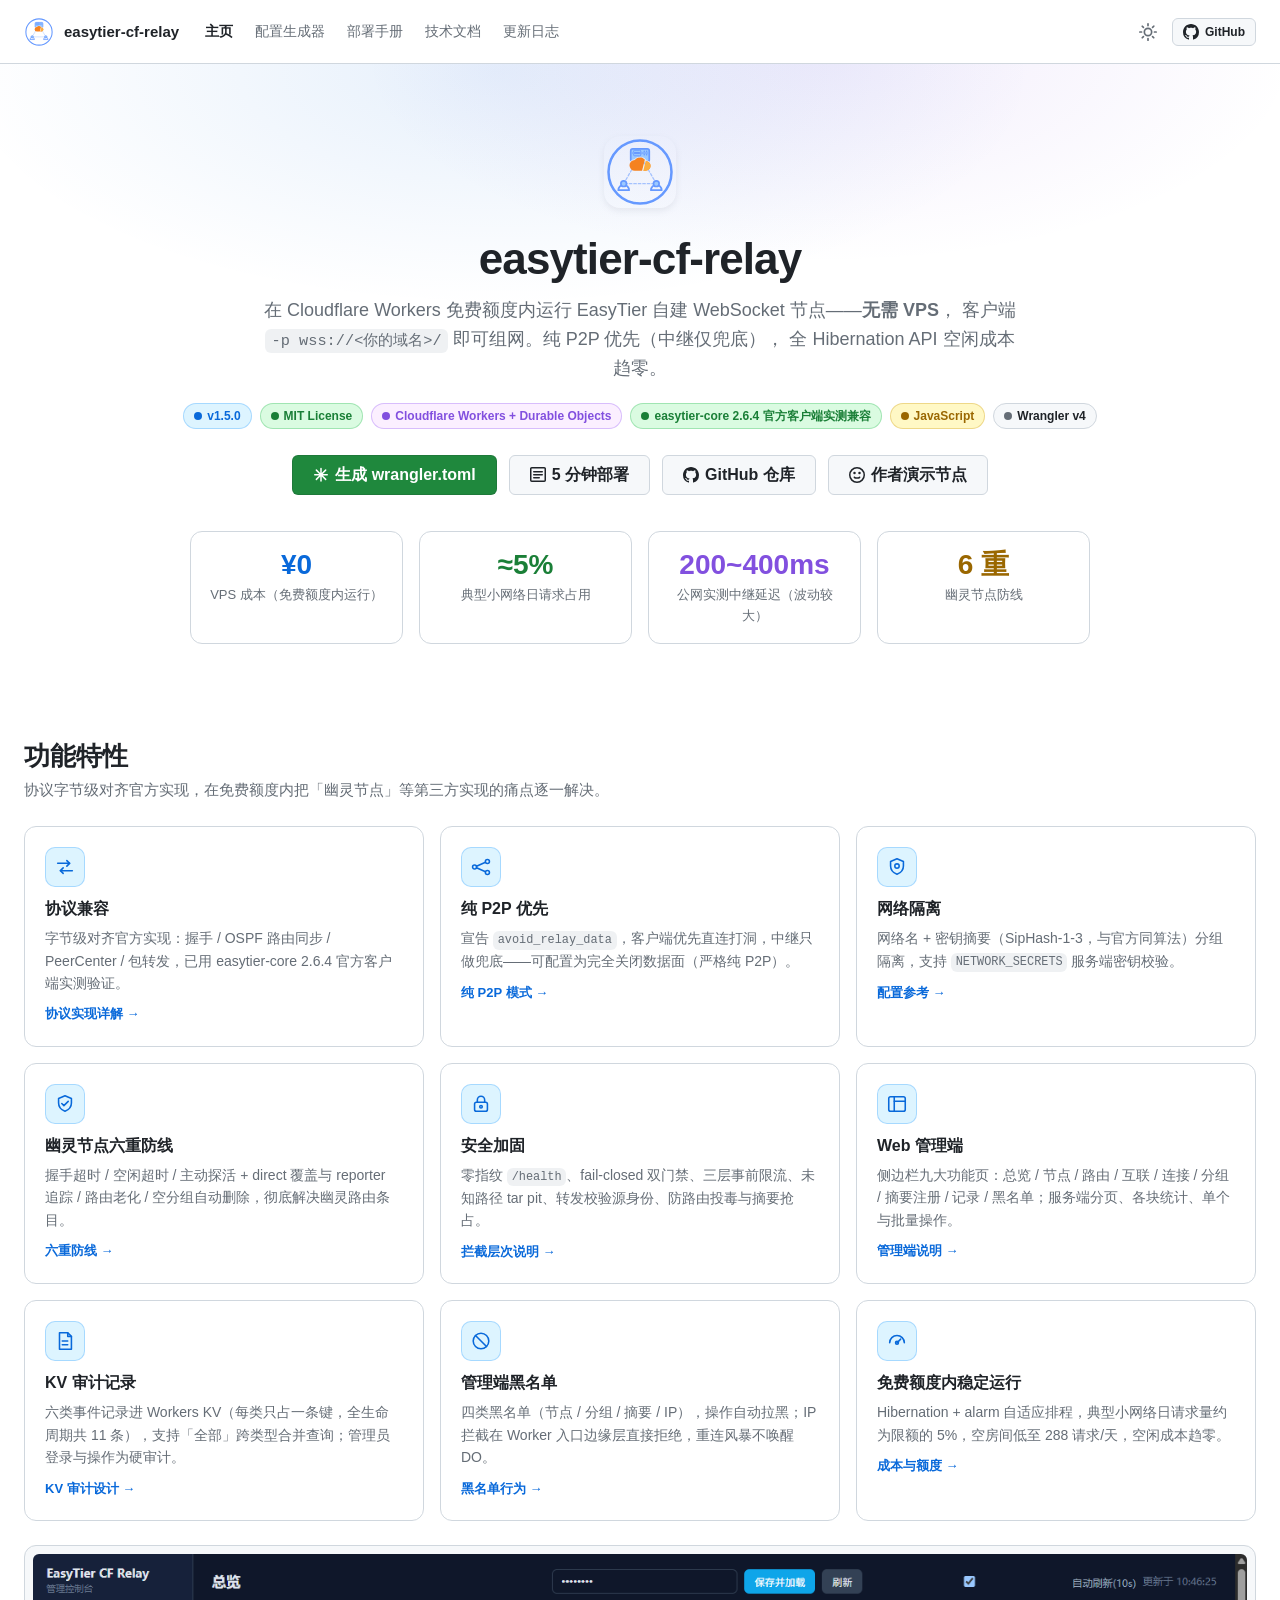
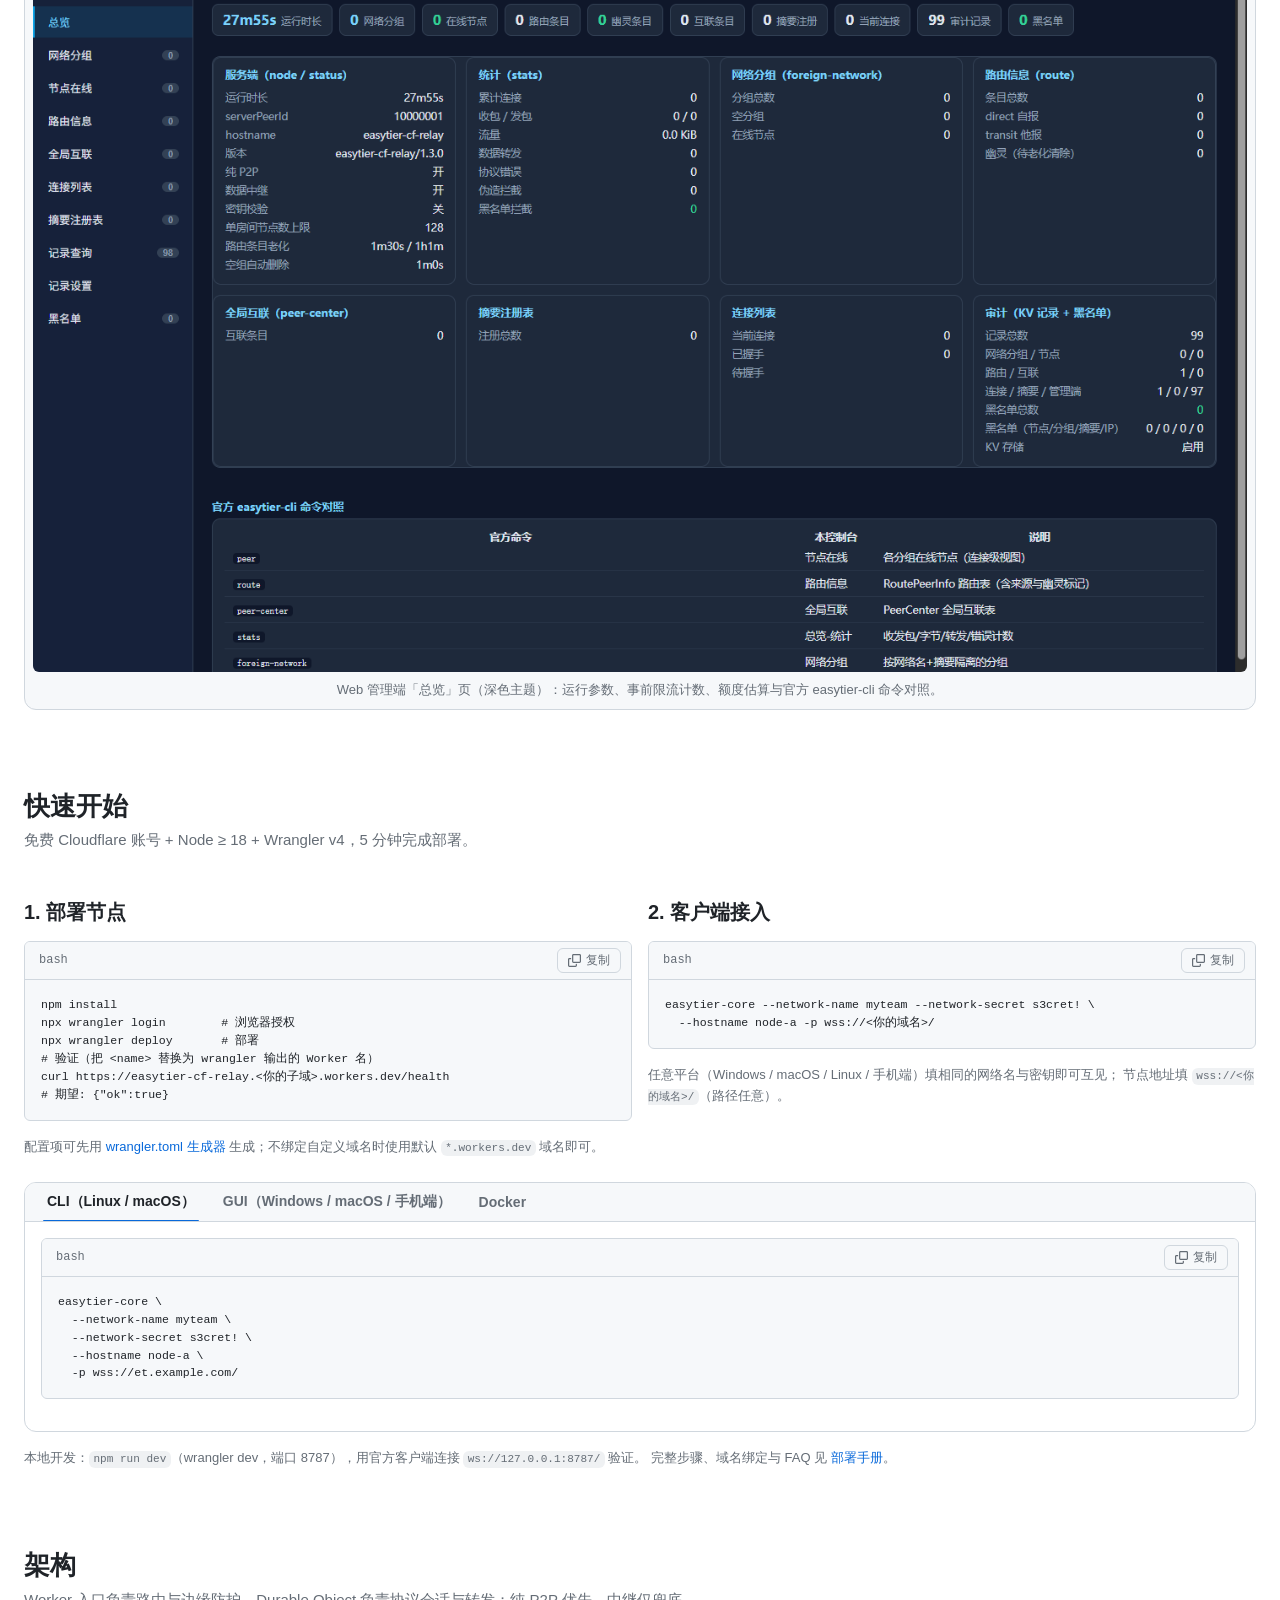
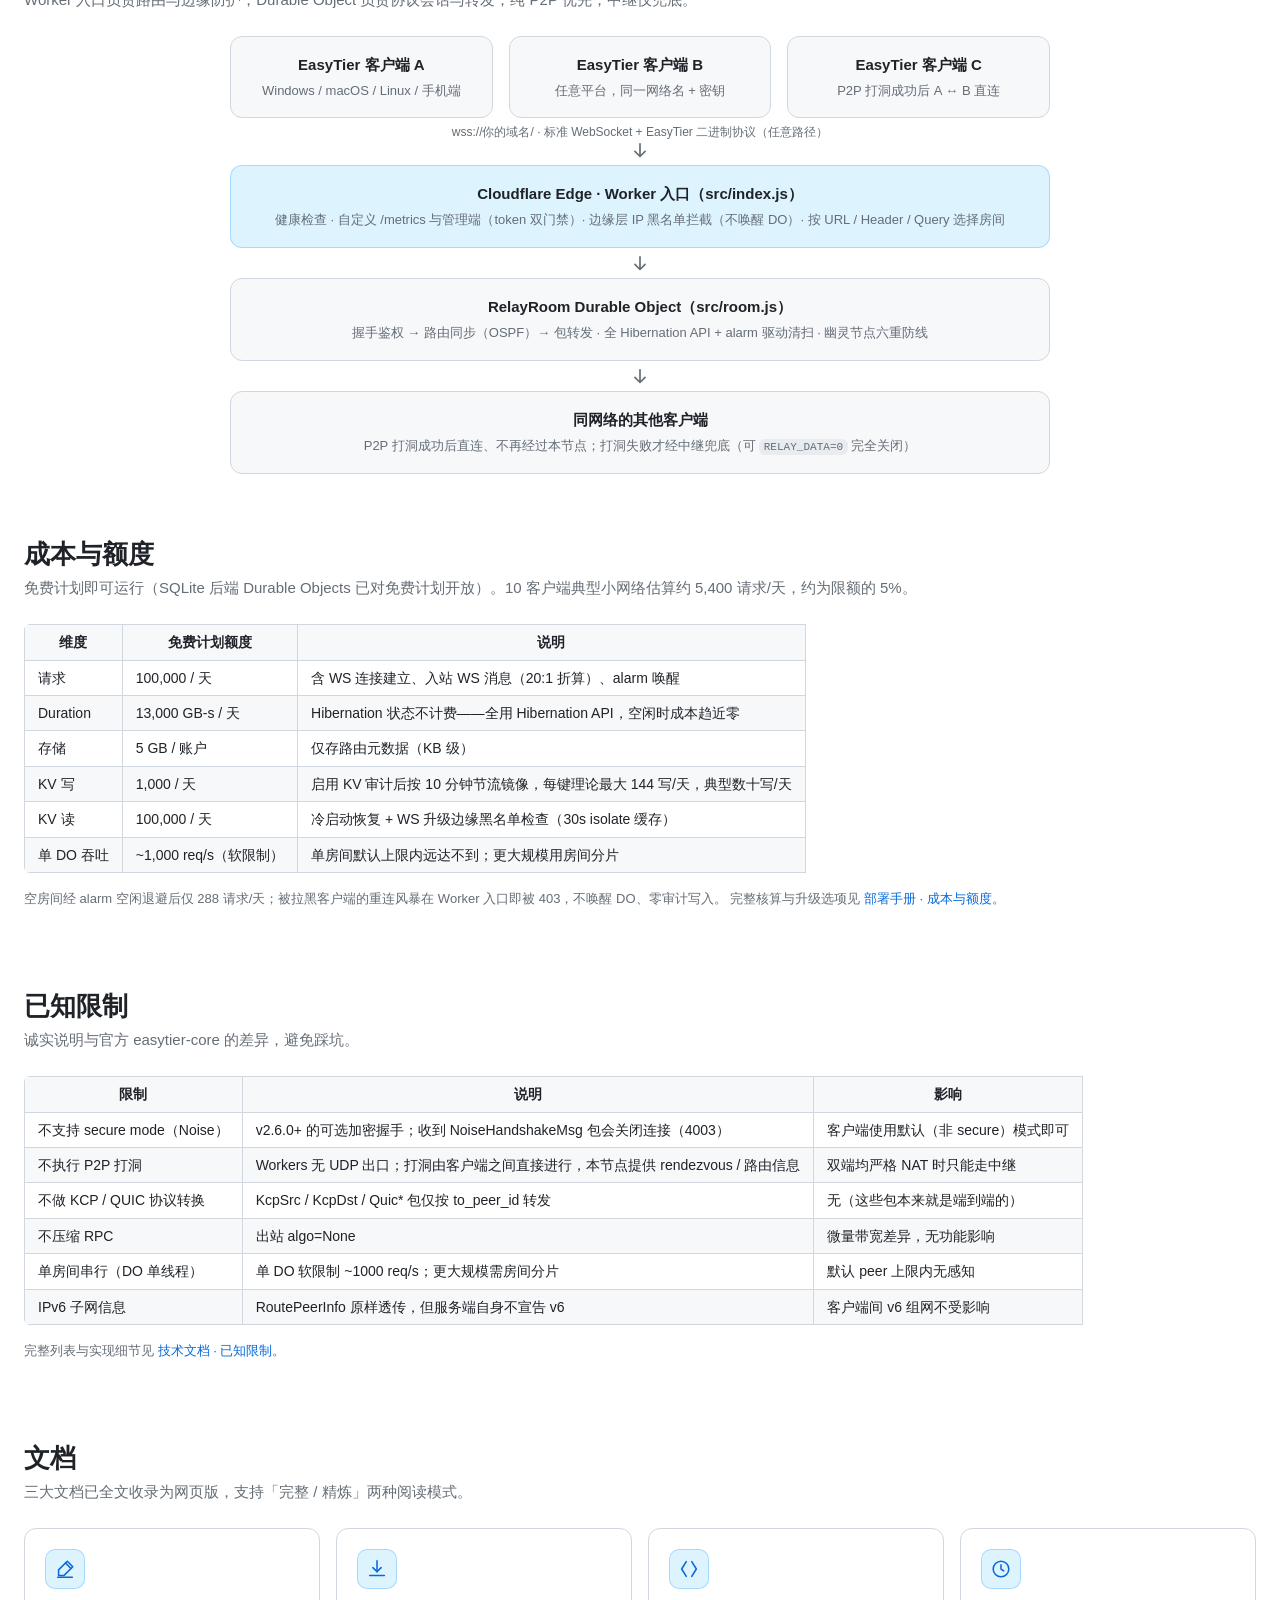
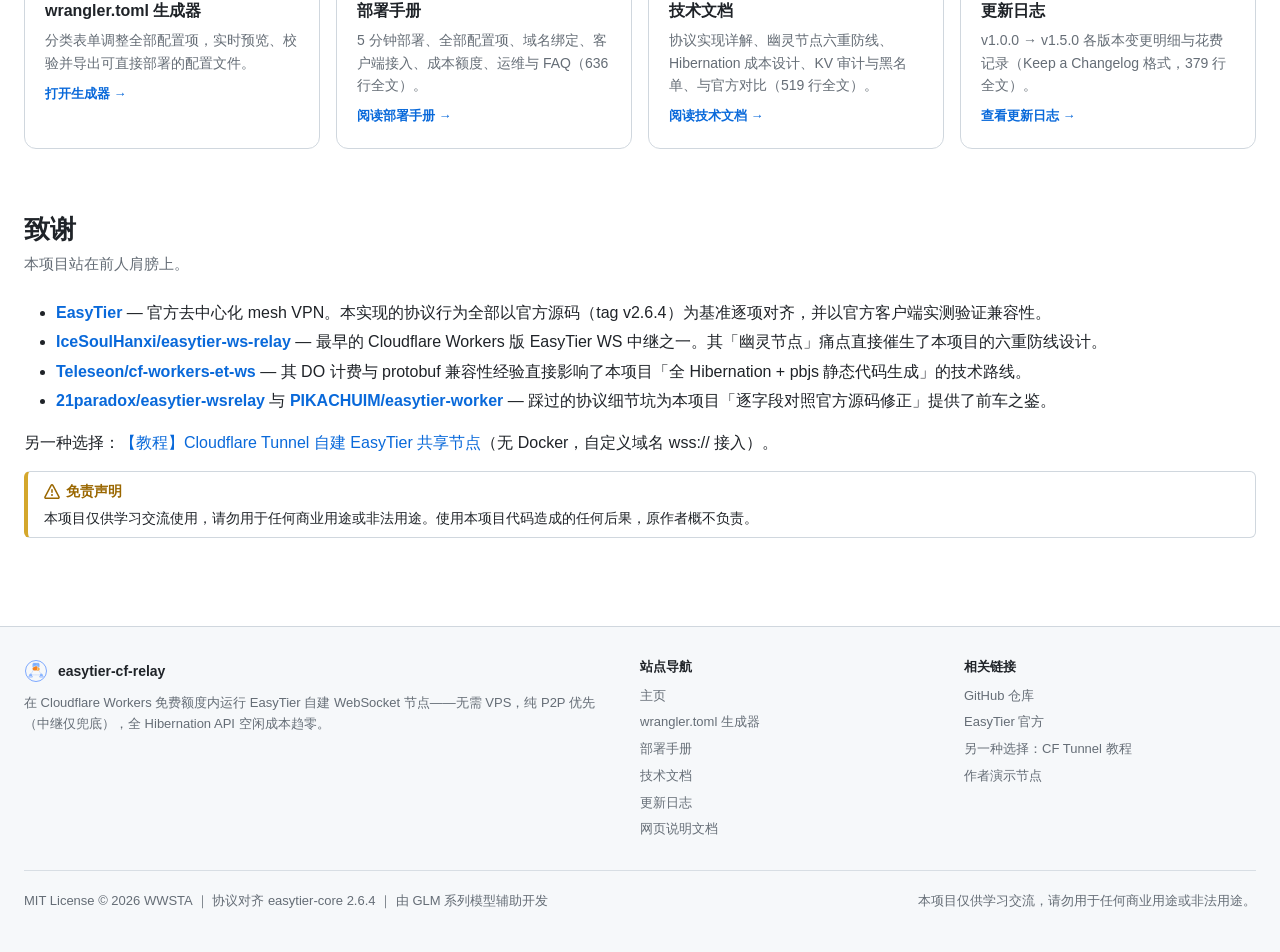
==== index.html @ b80a3a97 "Add files via upload" ====
<!DOCTYPE html>
<html lang="zh-CN">
<head>
<meta charset="UTF-8">
<meta name="viewport" content="width=device-width, initial-scale=1">
<title>easytier-cf-relay — 在 Cloudflare Workers 免费额度内运行 EasyTier 自建节点</title>
<meta name="description" content="无需 VPS，客户端 -p wss://<你的域名>/ 即可组网。协议字节级对齐官方 easytier-core 2.6.4，纯 P2P 优先（中继仅兜底），全 Hibernation API 空闲成本趋零，附 Web 管理端、KV 审计与 wrangler.toml 配置生成器。">
<meta name="keywords" content="EasyTier, Cloudflare Workers, Durable Objects, WebSocket 中继, 组网, P2P, wrangler.toml">
<link rel="icon" href="favicon.ico">
<link rel="icon" type="image/svg+xml" href="assets/logo.svg">
<script src="js/theme.js"></script>
<link rel="stylesheet" href="css/variables.css">
<link rel="stylesheet" href="css/base.css">
<link rel="stylesheet" href="css/components.css">
<link rel="stylesheet" href="css/layout.css">
</head>
<body>

<header class="site-header">
  <div class="header-inner">
    <a class="brand" href="index.html">
      <img src="assets/logo.svg" alt="EasyTier CF Relay 图标" width="30" height="30">
      <span>easytier-cf-relay</span>
    </a>
    <nav class="site-nav" aria-label="站点导航">
      <a href="index.html" class="active" aria-current="page">主页</a>
      <a href="generator.html">配置生成器</a>
      <a href="deploy.html">部署手册</a>
      <a href="technical.html">技术文档</a>
      <a href="changelog.html">更新日志</a>
    </nav>
    <div class="header-actions">
      <button class="icon-btn theme-toggle" type="button" data-theme-toggle aria-label="切换主题" title="切换主题">
        <svg class="icon-sun" viewBox="0 0 16 16" width="18" height="18" fill="currentColor" aria-hidden="true"><path d="M8 12a4 4 0 1 1 0-8 4 4 0 0 1 0 8Zm0-1.5a2.5 2.5 0 1 0 0-5 2.5 2.5 0 0 0 0 5ZM8 0a.75.75 0 0 1 .75.75v1.5a.75.75 0 0 1-1.5 0V.75A.75.75 0 0 1 8 0Zm0 13a.75.75 0 0 1 .75.75v1.5a.75.75 0 0 1-1.5 0v-1.5A.75.75 0 0 1 8 13ZM0 8a.75.75 0 0 1 .75-.75h1.5a.75.75 0 0 1 0 1.5H.75A.75.75 0 0 1 0 8Zm13 0a.75.75 0 0 1 .75-.75h1.5a.75.75 0 0 1 0 1.5h-1.5A.75.75 0 0 1 13 8Z"/><path d="M2.343 2.343a.75.75 0 0 1 1.06 0l1.061 1.06a.75.75 0 0 1-1.06 1.061l-1.06-1.06a.75.75 0 0 1 0-1.06Zm9.193 9.193a.75.75 0 0 1 1.06 0l1.061 1.06a.75.75 0 0 1-1.06 1.06l-1.061-1.06a.75.75 0 0 1 0-1.06ZM2.343 13.657a.75.75 0 0 1 0-1.06l1.06-1.061a.75.75 0 0 1 1.061 1.06l-1.06 1.061a.75.75 0 0 1-1.06 0Zm9.193-9.193a.75.75 0 0 1 0-1.06l1.06-1.061a.75.75 0 1 1 1.06 1.06l-1.06 1.061a.75.75 0 0 1-1.06 0Z"/></svg>
        <svg class="icon-moon" viewBox="0 0 16 16" width="18" height="18" fill="currentColor" aria-hidden="true"><path d="M12.63 2.75A7 7 0 1 0 12.63 13.25 5.5 5.5 0 1 1 12.63 2.75Z"/></svg>
      </button>
      <a class="btn btn-sm github-btn" href="https://github.com/WWSTA/easytier-cf-relay" target="_blank" rel="noopener noreferrer">
        <svg viewBox="0 0 16 16" width="16" height="16" fill="currentColor" aria-hidden="true"><path d="M8 0c4.42 0 8 3.58 8 8a8.013 8.013 0 0 1-5.45 7.59c-.4.08-.55-.17-.55-.38 0-.27.01-1.13.01-2.2 0-.75-.25-1.23-.54-1.48 1.78-.2 3.65-.88 3.65-3.95 0-.88-.31-1.59-.82-2.15.08-.2.36-1.02-.08-2.12 0 0-.67-.22-2.2.82-.64-.18-1.32-.27-2-.27-.68 0-1.36.09-2 .27-1.53-1.03-2.2-.82-2.2-.82-.44 1.1-.16 1.92-.08 2.12-.51.56-.82 1.28-.82 2.15 0 3.06 1.86 3.75 3.64 3.95-.23.2-.44.55-.51 1.07-.46.21-1.61.55-2.33-.66-.15-.24-.6-.83-1.23-.82-.67.01-.27.38.01.53.34.19.73.9.82 1.13.16.45.68 1.31 2.69.94 0 .67.01 1.3.01 1.49 0 .21-.15.45-.55.38A7.995 7.995 0 0 1 0 8c0-4.42 3.58-8 8-8Z"/></svg>
        <span class="github-label">GitHub</span>
      </a>
      <button class="icon-btn nav-toggle" type="button" data-nav-toggle aria-label="展开导航" aria-expanded="false">
        <svg viewBox="0 0 16 16" width="18" height="18" fill="currentColor" aria-hidden="true"><path d="M1 2.75A.75.75 0 0 1 1.75 2h12.5a.75.75 0 0 1 0 1.5H1.75A.75.75 0 0 1 1 2.75Zm0 5A.75.75 0 0 1 1.75 7h12.5a.75.75 0 0 1 0 1.5H1.75A.75.75 0 0 1 1 7.75ZM1.75 12h12.5a.75.75 0 0 1 0 1.5H1.75a.75.75 0 0 1 0-1.5Z"/></svg>
      </button>
    </div>
  </div>
</header>

<main>

  <!-- ================= Hero ================= -->
  <section class="hero">
    <div class="container">
      <img class="hero-logo" src="assets/logo.svg" alt="EasyTier Cloudflare Relay" width="72" height="72">
      <h1>easytier-cf-relay</h1>
      <p class="hero-tagline">
        在 Cloudflare Workers 免费额度内运行 EasyTier 自建 WebSocket 节点——<strong>无需 VPS</strong>，
        客户端 <code>-p wss://&lt;你的域名&gt;/</code> 即可组网。纯 P2P 优先（中继仅兜底），
        全 Hibernation API 空闲成本趋零。
      </p>

      <div class="badges">
        <span class="badge badge-blue"><span class="dot"></span>v1.5.0</span>
        <span class="badge badge-green"><span class="dot"></span>MIT License</span>
        <span class="badge badge-purple"><span class="dot"></span>Cloudflare Workers + Durable Objects</span>
        <span class="badge badge-green"><span class="dot"></span>easytier-core 2.6.4 官方客户端实测兼容</span>
        <span class="badge badge-yellow"><span class="dot"></span>JavaScript</span>
        <span class="badge"><span class="dot"></span>Wrangler v4</span>
      </div>

      <div class="hero-actions">
        <a class="btn btn-lg btn-primary" href="generator.html">
          <svg viewBox="0 0 16 16" width="16" height="16" fill="currentColor" aria-hidden="true"><path d="M7.25 1.5a.75.75 0 0 1 1.5 0v4.44l3.37-3.37a.75.75 0 1 1 1.06 1.06L9.81 7h4.44a.75.75 0 0 1 0 1.5h-4.44l3.37 3.37a.75.75 0 1 1-1.06 1.06L8.75 9.56v4.44a.75.75 0 0 1-1.5 0V9.56l-3.37 3.37a.75.75 0 0 1-1.06-1.06L6.19 8.5H1.75a.75.75 0 0 1 0-1.5h4.44L2.82 3.63a.75.75 0 0 1 1.06-1.06l3.37 3.37Z"/></svg>
          生成 wrangler.toml
        </a>
        <a class="btn btn-lg" href="deploy.html">
          <svg viewBox="0 0 16 16" width="16" height="16" fill="currentColor" aria-hidden="true"><path d="M0 1.75C0 .784.784 0 1.75 0h12.5C15.216 0 16 .784 16 1.75v11.5A1.75 1.75 0 0 1 14.25 15H1.75A1.75 1.75 0 0 1 0 13.25Zm1.75-.25a.25.25 0 0 0-.25.25v11.5c0 .138.112.25.25.25h12.5a.25.25 0 0 0 .25-.25V1.75a.25.25 0 0 0-.25-.25ZM3.75 4h8.5a.75.75 0 0 1 0 1.5h-8.5a.75.75 0 0 1 0-1.5Zm0 3h8.5a.75.75 0 0 1 0 1.5h-8.5a.75.75 0 0 1 0-1.5Zm0 3h5.5a.75.75 0 0 1 0 1.5h-5.5a.75.75 0 0 1 0-1.5Z"/></svg>
          5 分钟部署
        </a>
        <a class="btn btn-lg" href="https://github.com/WWSTA/easytier-cf-relay" target="_blank" rel="noopener noreferrer">
          <svg viewBox="0 0 16 16" width="16" height="16" fill="currentColor" aria-hidden="true"><path d="M8 0c4.42 0 8 3.58 8 8a8.013 8.013 0 0 1-5.45 7.59c-.4.08-.55-.17-.55-.38 0-.27.01-1.13.01-2.2 0-.75-.25-1.23-.54-1.48 1.78-.2 3.65-.88 3.65-3.95 0-.88-.31-1.59-.82-2.15.08-.2.36-1.02-.08-2.12 0 0-.67-.22-2.2.82-.64-.18-1.32-.27-2-.27-.68 0-1.36.09-2 .27-1.53-1.03-2.2-.82-2.2-.82-.44 1.1-.16 1.92-.08 2.12-.51.56-.82 1.28-.82 2.15 0 3.06 1.86 3.75 3.64 3.95-.23.2-.44.55-.51 1.07-.46.21-1.61.55-2.33-.66-.15-.24-.6-.83-1.23-.82-.67.01-.27.38.01.53.34.19.73.9.82 1.13.16.45.68 1.31 2.69.94 0 .67.01 1.3.01 1.49 0 .21-.15.45-.55.38A7.995 7.995 0 0 1 0 8c0-4.42 3.58-8 8-8Z"/></svg>
          GitHub 仓库
        </a>
        <a class="btn btn-lg" href="https://ouret.ccwu.cc/" target="_blank" rel="noopener noreferrer">
          <svg viewBox="0 0 16 16" width="16" height="16" fill="currentColor" aria-hidden="true"><path fill-rule="evenodd" d="M8 16A8 8 0 1 1 8 0a8 8 0 0 1 0 16Zm0-1.5a6.5 6.5 0 1 0 0-13 6.5 6.5 0 0 0 0 13ZM5.5 7.25a1.25 1.25 0 1 0 0-2.5 1.25 1.25 0 0 0 0 2.5Zm5 0a1.25 1.25 0 1 0 0-2.5 1.25 1.25 0 0 0 0 2.5ZM4.76 9.85c.29-.35.8-.4 1.15-.11.55.44 1.28.63 2.09.63.81 0 1.54-.19 2.09-.63.35-.29.86-.24 1.15.11.29.35.24.86-.11 1.15-.85.7-1.93.87-3.13.87s-2.28-.17-3.13-.87a.815.815 0 0 1-.11-1.15Z"/></svg>
          作者演示节点
        </a>
      </div>

      <div class="hero-stats">
        <div class="stat">
          <div class="stat-value">¥0</div>
          <div class="stat-label">VPS 成本（免费额度内运行）</div>
        </div>
        <div class="stat stat-green">
          <div class="stat-value">≈5%</div>
          <div class="stat-label">典型小网络日请求占用</div>
        </div>
        <div class="stat stat-purple">
          <div class="stat-value">200~400ms</div>
          <div class="stat-label">公网实测中继延迟（波动较大）</div>
        </div>
        <div class="stat stat-yellow">
          <div class="stat-value">6 重</div>
          <div class="stat-label">幽灵节点防线</div>
        </div>
      </div>

    </div>
  </section>

  <!-- ================= 功能特性 ================= -->
  <section class="section" id="features">
    <div class="container">
      <div class="section-head">
        <h2>功能特性</h2>
        <p>协议字节级对齐官方实现，在免费额度内把「幽灵节点」等第三方实现的痛点逐一解决。</p>
      </div>

      <div class="grid grid-3">
        <article class="card feature-card">
          <span class="feature-icon"><svg viewBox="0 0 24 24" fill="none" stroke="currentColor" stroke-width="1.7" stroke-linecap="round" stroke-linejoin="round" aria-hidden="true"><path d="M4 8h13"/><path d="M14 5l3 3-3 3"/><path d="M20 16H7"/><path d="M10 13l-3 3 3 3"/></svg></span>
          <h3>协议兼容</h3>
          <p>字节级对齐官方实现：握手 / OSPF 路由同步 / PeerCenter / 包转发，已用 easytier-core 2.6.4 官方客户端实测验证。</p>
          <a class="feature-more" href="technical.html#4-协议实现详解">协议实现详解 →</a>
        </article>

        <article class="card feature-card">
          <span class="feature-icon"><svg viewBox="0 0 24 24" fill="none" stroke="currentColor" stroke-width="1.7" stroke-linecap="round" stroke-linejoin="round" aria-hidden="true"><circle cx="5" cy="12" r="2.2"/><circle cx="19" cy="6" r="2.2"/><circle cx="19" cy="18" r="2.2"/><path d="M7.1 11.1l9.8-4.2"/><path d="M7.1 12.9l9.8 4.2"/></svg></span>
          <h3>纯 P2P 优先</h3>
          <p>宣告 <code>avoid_relay_data</code>，客户端优先直连打洞，中继只做兜底——可配置为完全关闭数据面（严格纯 P2P）。</p>
          <a class="feature-more" href="technical.html#5-纯-p2p-模式">纯 P2P 模式 →</a>
        </article>

        <article class="card feature-card">
          <span class="feature-icon"><svg viewBox="0 0 24 24" fill="none" stroke="currentColor" stroke-width="1.7" stroke-linecap="round" stroke-linejoin="round" aria-hidden="true"><path d="M12 3l7 3v5c0 4.5-3 7.5-7 9-4-1.5-7-4.5-7-9V6z"/><circle cx="12" cy="11" r="2.4"/></svg></span>
          <h3>网络隔离</h3>
          <p>网络名 + 密钥摘要（SipHash-1-3，与官方同算法）分组隔离，支持 <code>NETWORK_SECRETS</code> 服务端密钥校验。</p>
          <a class="feature-more" href="deploy.html#54-安全">配置参考 →</a>
        </article>

        <article class="card feature-card">
          <span class="feature-icon"><svg viewBox="0 0 24 24" fill="none" stroke="currentColor" stroke-width="1.7" stroke-linecap="round" stroke-linejoin="round" aria-hidden="true"><path d="M12 3l7 3v5c0 4.5-3 7.5-7 9-4-1.5-7-4.5-7-9V6z"/><path d="M8.5 11.5l2.3 2.3 4.7-4.7"/></svg></span>
          <h3>幽灵节点六重防线</h3>
          <p>握手超时 / 空闲超时 / 主动探活 + direct 覆盖与 reporter 追踪 / 路由老化 / 空分组自动删除，彻底解决幽灵路由条目。</p>
          <a class="feature-more" href="technical.html#6-幽灵节点六重防线">六重防线 →</a>
        </article>

        <article class="card feature-card">
          <span class="feature-icon"><svg viewBox="0 0 24 24" fill="none" stroke="currentColor" stroke-width="1.7" stroke-linecap="round" stroke-linejoin="round" aria-hidden="true"><rect x="5" y="10" width="14" height="10" rx="2"/><path d="M8 10V7.5a4 4 0 0 1 8 0V10"/><circle cx="12" cy="15" r="1.4"/></svg></span>
          <h3>安全加固</h3>
          <p>零指纹 <code>/health</code>、fail-closed 双门禁、三层事前限流、未知路径 tar pit、转发校验源身份、防路由投毒与摘要抢占。</p>
          <a class="feature-more" href="technical.html#94-黑名单拦截双层免费额度优化">拦截层次说明 →</a>
        </article>

        <article class="card feature-card">
          <span class="feature-icon"><svg viewBox="0 0 24 24" fill="none" stroke="currentColor" stroke-width="1.7" stroke-linecap="round" stroke-linejoin="round" aria-hidden="true"><rect x="3" y="4" width="18" height="16" rx="2"/><path d="M9 4v16"/><path d="M9 9h12"/></svg></span>
          <h3>Web 管理端</h3>
          <p>侧边栏九大功能页：总览 / 节点 / 路由 / 互联 / 连接 / 分组 / 摘要注册 / 记录 / 黑名单；服务端分页、各块统计、单个与批量操作。</p>
          <a class="feature-more" href="deploy.html#82-web-管理端">管理端说明 →</a>
        </article>

        <article class="card feature-card">
          <span class="feature-icon"><svg viewBox="0 0 24 24" fill="none" stroke="currentColor" stroke-width="1.7" stroke-linecap="round" stroke-linejoin="round" aria-hidden="true"><path d="M6 3h9l4 4v14H6z"/><path d="M15 3v4h4"/><path d="M9 12h6"/><path d="M9 16h6"/></svg></span>
          <h3>KV 审计记录</h3>
          <p>六类事件记录进 Workers KV（每类只占一条键，全生命周期共 11 条），支持「全部」跨类型合并查询；管理员登录与操作为硬审计。</p>
          <a class="feature-more" href="technical.html#9-kv-审计与管理端黑名单">KV 审计设计 →</a>
        </article>

        <article class="card feature-card">
          <span class="feature-icon"><svg viewBox="0 0 24 24" fill="none" stroke="currentColor" stroke-width="1.7" stroke-linecap="round" stroke-linejoin="round" aria-hidden="true"><circle cx="12" cy="12" r="8.5"/><path d="M6 6l12 12"/></svg></span>
          <h3>管理端黑名单</h3>
          <p>四类黑名单（节点 / 分组 / 摘要 / IP），操作自动拉黑；IP 拦截在 Worker 入口边缘层直接拒绝，重连风暴不唤醒 DO。</p>
          <a class="feature-more" href="deploy.html#56-kv-审计记录-黑名单">黑名单行为 →</a>
        </article>

        <article class="card feature-card">
          <span class="feature-icon"><svg viewBox="0 0 24 24" fill="none" stroke="currentColor" stroke-width="1.7" stroke-linecap="round" stroke-linejoin="round" aria-hidden="true"><path d="M4 14a8 8 0 1 1 16 0"/><path d="M12 14l4-4"/><circle cx="12" cy="14" r="1.6"/></svg></span>
          <h3>免费额度内稳定运行</h3>
          <p>Hibernation + alarm 自适应排程，典型小网络日请求量约为限额的 5%，空房间低至 288 请求/天，空闲成本趋零。</p>
          <a class="feature-more" href="deploy.html#7-成本与额度">成本与额度 →</a>
        </article>
      </div>

      <figure class="image-frame" style="margin-top: 24px">
        <img src="p.png" alt="Web 管理端「总览」页截图（深色主题）">
        <figcaption>Web 管理端「总览」页（深色主题）：运行参数、事前限流计数、额度估算与官方 easytier-cli 命令对照。</figcaption>
      </figure>
    </div>
  </section>

  <!-- ================= 快速开始 ================= -->
  <section class="section" id="quickstart">
    <div class="container">
      <div class="section-head">
        <h2>快速开始</h2>
        <p>免费 Cloudflare 账号 + Node ≥ 18 + Wrangler v4，5 分钟完成部署。</p>
      </div>

      <div class="grid grid-2">
        <div>
          <h3>1. 部署节点</h3>
          <div class="code-block" data-lang="bash"><pre><code>npm install
npx wrangler login        # 浏览器授权
npx wrangler deploy       # 部署
# 验证（把 &lt;name&gt; 替换为 wrangler 输出的 Worker 名）
curl https://easytier-cf-relay.&lt;你的子域&gt;.workers.dev/health
# 期望: {"ok":true}</code></pre></div>
          <p class="small muted">
            配置项可先用 <a href="generator.html">wrangler.toml 生成器</a> 生成；不绑定自定义域名时使用默认
            <code>*.workers.dev</code> 域名即可。
          </p>
        </div>

        <div>
          <h3>2. 客户端接入</h3>
          <div class="code-block" data-lang="bash"><pre><code>easytier-core --network-name myteam --network-secret s3cret! \
  --hostname node-a -p wss://&lt;你的域名&gt;/</code></pre></div>
          <p class="small muted">
            任意平台（Windows / macOS / Linux / 手机端）填相同的网络名与密钥即可互见；
            节点地址填 <code>wss://&lt;你的域名&gt;/</code>（路径任意）。
          </p>
        </div>
      </div>

      <div class="tabs" data-tabs style="margin-top: 8px">
        <div class="tab-nav" role="tablist" aria-label="客户端接入方式">
          <button type="button" data-tab="cli" class="active" role="tab" aria-selected="true">CLI（Linux / macOS）</button>
          <button type="button" data-tab="gui" role="tab" aria-selected="false">GUI（Windows / macOS / 手机端）</button>
          <button type="button" data-tab="docker" role="tab" aria-selected="false">Docker</button>
        </div>
        <div class="tab-panel active" data-panel="cli" role="tabpanel">
          <div class="code-block" data-lang="bash"><pre><code>easytier-core \
  --network-name myteam \
  --network-secret s3cret! \
  --hostname node-a \
  -p wss://et.example.com/</code></pre></div>
        </div>
        <div class="tab-panel" data-panel="gui" role="tabpanel">
          <ul class="mb-0">
            <li><strong>网络名称</strong>：<code>myteam</code></li>
            <li><strong>网络密钥</strong>：<code>s3cret!</code></li>
            <li><strong>节点 / Peer</strong>：<code>wss://et.example.com/</code>（新建一个节点条目填入即可）</li>
          </ul>
        </div>
        <div class="tab-panel" data-panel="docker" role="tabpanel">
          <div class="code-block" data-lang="bash"><pre><code>docker run --name easytier -d --network host --cap-add NET_ADMIN \
  easytier/easytier:latest \
  --network-name myteam --network-secret 's3cret!' \
  -p wss://et.example.com/</code></pre></div>
        </div>
      </div>

      <p class="small muted">
        本地开发：<code>npm run dev</code>（wrangler dev，端口 8787），用官方客户端连接 <code>ws://127.0.0.1:8787/</code> 验证。
        完整步骤、域名绑定与 FAQ 见 <a href="deploy.html">部署手册</a>。
      </p>
    </div>
  </section>

  <!-- ================= 架构 ================= -->
  <section class="section" id="architecture">
    <div class="container">
      <div class="section-head">
        <h2>架构</h2>
        <p>Worker 入口负责路由与边缘防护，Durable Object 负责协议会话与转发；纯 P2P 优先，中继仅兜底。</p>
      </div>

      <div class="arch">
        <div class="grid grid-3" style="width: 100%">
          <div class="arch-node">
            <div class="arch-title">EasyTier 客户端 A</div>
            <div class="arch-desc">Windows / macOS / Linux / 手机端</div>
          </div>
          <div class="arch-node">
            <div class="arch-title">EasyTier 客户端 B</div>
            <div class="arch-desc">任意平台，同一网络名 + 密钥</div>
          </div>
          <div class="arch-node">
            <div class="arch-title">EasyTier 客户端 C</div>
            <div class="arch-desc">P2P 打洞成功后 A ↔ B 直连</div>
          </div>
        </div>

        <div class="arch-arrow">
          <span>wss://你的域名/ · 标准 WebSocket + EasyTier 二进制协议（任意路径）</span>
          <svg viewBox="0 0 16 16" fill="currentColor" aria-hidden="true"><path d="M8 1.75a.75.75 0 0 1 .75.75v9.44l3.22-3.22a.75.75 0 1 1 1.06 1.06l-4.5 4.5a.75.75 0 0 1-1.06 0l-4.5-4.5a.75.75 0 1 1 1.06-1.06l3.22 3.22V2.5A.75.75 0 0 1 8 1.75Z"/></svg>
        </div>

        <div class="arch-node arch-accent">
          <div class="arch-title">Cloudflare Edge · Worker 入口（src/index.js）</div>
          <div class="arch-desc">健康检查 · 自定义 /metrics 与管理端（token 双门禁）· 边缘层 IP 黑名单拦截（不唤醒 DO）· 按 URL / Header / Query 选择房间</div>
        </div>

        <div class="arch-arrow">
          <svg viewBox="0 0 16 16" fill="currentColor" aria-hidden="true"><path d="M8 1.75a.75.75 0 0 1 .75.75v9.44l3.22-3.22a.75.75 0 1 1 1.06 1.06l-4.5 4.5a.75.75 0 0 1-1.06 0l-4.5-4.5a.75.75 0 1 1 1.06-1.06l3.22 3.22V2.5A.75.75 0 0 1 8 1.75Z"/></svg>
        </div>

        <div class="arch-node">
          <div class="arch-title">RelayRoom Durable Object（src/room.js）</div>
          <div class="arch-desc">握手鉴权 → 路由同步（OSPF）→ 包转发 · 全 Hibernation API + alarm 驱动清扫 · 幽灵节点六重防线</div>
        </div>

        <div class="arch-arrow">
          <svg viewBox="0 0 16 16" fill="currentColor" aria-hidden="true"><path d="M8 1.75a.75.75 0 0 1 .75.75v9.44l3.22-3.22a.75.75 0 1 1 1.06 1.06l-4.5 4.5a.75.75 0 0 1-1.06 0l-4.5-4.5a.75.75 0 1 1 1.06-1.06l3.22 3.22V2.5A.75.75 0 0 1 8 1.75Z"/></svg>
        </div>

        <div class="arch-node">
          <div class="arch-title">同网络的其他客户端</div>
          <div class="arch-desc">P2P 打洞成功后直连、不再经过本节点；打洞失败才经中继兜底（可 <code>RELAY_DATA=0</code> 完全关闭）</div>
        </div>
      </div>
    </div>
  </section>

  <!-- ================= 成本与额度 ================= -->
  <section class="section" id="cost">
    <div class="container">
      <div class="section-head">
        <h2>成本与额度</h2>
        <p>免费计划即可运行（SQLite 后端 Durable Objects 已对免费计划开放）。10 客户端典型小网络估算约 5,400 请求/天，约为限额的 5%。</p>
      </div>

      <div class="table-wrap">
        <table>
          <thead>
            <tr><th>维度</th><th>免费计划额度</th><th>说明</th></tr>
          </thead>
          <tbody>
            <tr><td>请求</td><td>100,000 / 天</td><td>含 WS 连接建立、入站 WS 消息（20:1 折算）、alarm 唤醒</td></tr>
            <tr><td>Duration</td><td>13,000 GB-s / 天</td><td>Hibernation 状态不计费——全用 Hibernation API，空闲时成本趋近零</td></tr>
            <tr><td>存储</td><td>5 GB / 账户</td><td>仅存路由元数据（KB 级）</td></tr>
            <tr><td>KV 写</td><td>1,000 / 天</td><td>启用 KV 审计后按 10 分钟节流镜像，每键理论最大 144 写/天，典型数十写/天</td></tr>
            <tr><td>KV 读</td><td>100,000 / 天</td><td>冷启动恢复 + WS 升级边缘黑名单检查（30s isolate 缓存）</td></tr>
            <tr><td>单 DO 吞吐</td><td>~1,000 req/s（软限制）</td><td>单房间默认上限内远达不到；更大规模用房间分片</td></tr>
          </tbody>
        </table>
      </div>
      <p class="small muted">
        空房间经 alarm 空闲退避后仅 288 请求/天；被拉黑客户端的重连风暴在 Worker 入口即被 403，不唤醒 DO、零审计写入。
        完整核算与升级选项见 <a href="deploy.html#7-成本与额度">部署手册 · 成本与额度</a>。
      </p>
    </div>
  </section>

  <!-- ================= 已知限制 ================= -->
  <section class="section" id="limits">
    <div class="container">
      <div class="section-head">
        <h2>已知限制</h2>
        <p>诚实说明与官方 easytier-core 的差异，避免踩坑。</p>
      </div>

      <div class="table-wrap">
        <table>
          <thead>
            <tr><th>限制</th><th>说明</th><th>影响</th></tr>
          </thead>
          <tbody>
            <tr><td>不支持 secure mode（Noise）</td><td>v2.6.0+ 的可选加密握手；收到 NoiseHandshakeMsg 包会关闭连接（4003）</td><td>客户端使用默认（非 secure）模式即可</td></tr>
            <tr><td>不执行 P2P 打洞</td><td>Workers 无 UDP 出口；打洞由客户端之间直接进行，本节点提供 rendezvous / 路由信息</td><td>双端均严格 NAT 时只能走中继</td></tr>
            <tr><td>不做 KCP / QUIC 协议转换</td><td>KcpSrc / KcpDst / Quic* 包仅按 to_peer_id 转发</td><td>无（这些包本来就是端到端的）</td></tr>
            <tr><td>不压缩 RPC</td><td>出站 algo=None</td><td>微量带宽差异，无功能影响</td></tr>
            <tr><td>单房间串行（DO 单线程）</td><td>单 DO 软限制 ~1000 req/s；更大规模需房间分片</td><td>默认 peer 上限内无感知</td></tr>
            <tr><td>IPv6 子网信息</td><td>RoutePeerInfo 原样透传，但服务端自身不宣告 v6</td><td>客户端间 v6 组网不受影响</td></tr>
          </tbody>
        </table>
      </div>
      <p class="small muted">完整列表与实现细节见 <a href="technical.html#12-已知限制">技术文档 · 已知限制</a>。</p>
    </div>
  </section>

  <!-- ================= 文档导航 ================= -->
  <section class="section" id="docs">
    <div class="container">
      <div class="section-head">
        <h2>文档</h2>
        <p>三大文档已全文收录为网页版，支持「完整 / 精炼」两种阅读模式。</p>
      </div>

      <div class="grid grid-4">
        <a class="card card-link feature-card" href="generator.html">
          <span class="feature-icon"><svg viewBox="0 0 24 24" fill="none" stroke="currentColor" stroke-width="1.7" stroke-linecap="round" stroke-linejoin="round" aria-hidden="true"><path d="M14.5 3.5l6 6-9.5 9.5H5v-6z"/><path d="M12.5 5.5l6 6"/><path d="M4 21h16"/></svg></span>
          <h3>wrangler.toml 生成器</h3>
          <p>分类表单调整全部配置项，实时预览、校验并导出可直接部署的配置文件。</p>
          <span class="feature-more">打开生成器 →</span>
        </a>

        <a class="card card-link feature-card" href="deploy.html">
          <span class="feature-icon"><svg viewBox="0 0 24 24" fill="none" stroke="currentColor" stroke-width="1.7" stroke-linecap="round" stroke-linejoin="round" aria-hidden="true"><path d="M12 3v12"/><path d="M7.5 10.5L12 15l4.5-4.5"/><path d="M4 19h16"/></svg></span>
          <h3>部署手册</h3>
          <p>5 分钟部署、全部配置项、域名绑定、客户端接入、成本额度、运维与 FAQ（636 行全文）。</p>
          <span class="feature-more">阅读部署手册 →</span>
        </a>

        <a class="card card-link feature-card" href="technical.html">
          <span class="feature-icon"><svg viewBox="0 0 24 24" fill="none" stroke="currentColor" stroke-width="1.7" stroke-linecap="round" stroke-linejoin="round" aria-hidden="true"><path d="M9 4L4 12l5 8"/><path d="M15 4l5 8-5 8"/></svg></span>
          <h3>技术文档</h3>
          <p>协议实现详解、幽灵节点六重防线、Hibernation 成本设计、KV 审计与黑名单、与官方对比（519 行全文）。</p>
          <span class="feature-more">阅读技术文档 →</span>
        </a>

        <a class="card card-link feature-card" href="changelog.html">
          <span class="feature-icon"><svg viewBox="0 0 24 24" fill="none" stroke="currentColor" stroke-width="1.7" stroke-linecap="round" stroke-linejoin="round" aria-hidden="true"><circle cx="12" cy="12" r="8.5"/><path d="M12 7.5V12l3 2"/></svg></span>
          <h3>更新日志</h3>
          <p>v1.0.0 → v1.5.0 各版本变更明细与花费记录（Keep a Changelog 格式，379 行全文）。</p>
          <span class="feature-more">查看更新日志 →</span>
        </a>
      </div>
    </div>
  </section>

  <!-- ================= 致谢 ================= -->
  <section class="section" id="credits">
    <div class="container">
      <div class="section-head">
        <h2>致谢</h2>
        <p>本项目站在前人肩膀上。</p>
      </div>

      <ul>
        <li><strong><a href="https://github.com/EasyTier/EasyTier" target="_blank" rel="noopener noreferrer">EasyTier</a></strong> — 官方去中心化 mesh VPN。本实现的协议行为全部以官方源码（tag v2.6.4）为基准逐项对齐，并以官方客户端实测验证兼容性。</li>
        <li><strong><a href="https://github.com/IceSoulHanxi/easytier-ws-relay" target="_blank" rel="noopener noreferrer">IceSoulHanxi/easytier-ws-relay</a></strong> — 最早的 Cloudflare Workers 版 EasyTier WS 中继之一。其「幽灵节点」痛点直接催生了本项目的六重防线设计。</li>
        <li><strong><a href="https://github.com/Teleseon/cf-workers-et-ws" target="_blank" rel="noopener noreferrer">Teleseon/cf-workers-et-ws</a></strong> — 其 DO 计费与 protobuf 兼容性经验直接影响了本项目「全 Hibernation + pbjs 静态代码生成」的技术路线。</li>
        <li><strong><a href="https://github.com/21paradox/easytier-wsrelay" target="_blank" rel="noopener noreferrer">21paradox/easytier-wsrelay</a></strong> 与 <strong><a href="https://github.com/PIKACHUIM/easytier-worker" target="_blank" rel="noopener noreferrer">PIKACHUIM/easytier-worker</a></strong> — 踩过的协议细节坑为本项目「逐字段对照官方源码修正」提供了前车之鉴。</li>
      </ul>

      <p>
        另一种选择：<a href="https://github.com/orgs/EasyTier/discussions/2512" target="_blank" rel="noopener noreferrer">【教程】Cloudflare Tunnel 自建 EasyTier 共享节点</a>（无 Docker，自定义域名 wss:// 接入）。
      </p>

      <div class="alert alert-warning">
        <p class="alert-title">
          <svg viewBox="0 0 16 16" width="16" height="16" fill="currentColor" aria-hidden="true"><path d="M6.457 1.047c.659-1.234 2.427-1.234 3.086 0l6.082 11.378A1.75 1.75 0 0 1 14.082 15H1.918a1.75 1.75 0 0 1-1.543-2.575Zm1.763.707a.25.25 0 0 0-.44 0L1.698 13.132a.25.25 0 0 0 .22.368h12.164a.25.25 0 0 0 .22-.368Zm.53 3.996v2.5a.75.75 0 0 1-1.5 0v-2.5a.75.75 0 0 1 1.5 0ZM9 11a1 1 0 1 1-2 0 1 1 0 0 1 2 0Z"/></svg>
          <span>免责声明</span>
        </p>
        <p class="mb-0">本项目仅供学习交流使用，请勿用于任何商业用途或非法用途。使用本项目代码造成的任何后果，原作者概不负责。</p>
      </div>
    </div>
  </section>

</main>

<footer class="site-footer">
  <div class="container">
    <div class="footer-grid">
      <div>
        <div class="footer-brand">
          <img src="assets/logo.svg" alt="" width="24" height="24">
          <span>easytier-cf-relay</span>
        </div>
        <p class="mb-0">在 Cloudflare Workers 免费额度内运行 EasyTier 自建 WebSocket 节点——无需 VPS，纯 P2P 优先（中继仅兜底），全 Hibernation API 空闲成本趋零。</p>
      </div>
      <div>
        <h4>站点导航</h4>
        <ul>
          <li><a href="index.html">主页</a></li>
          <li><a href="generator.html">wrangler.toml 生成器</a></li>
          <li><a href="deploy.html">部署手册</a></li>
          <li><a href="technical.html">技术文档</a></li>
          <li><a href="changelog.html">更新日志</a></li>
          <li><a href="网页说明文档.md">网页说明文档</a></li>
        </ul>
      </div>
      <div>
        <h4>相关链接</h4>
        <ul>
          <li><a href="https://github.com/WWSTA/easytier-cf-relay" target="_blank" rel="noopener noreferrer">GitHub 仓库</a></li>
          <li><a href="https://github.com/EasyTier/EasyTier" target="_blank" rel="noopener noreferrer">EasyTier 官方</a></li>
          <li><a href="https://github.com/orgs/EasyTier/discussions/2512" target="_blank" rel="noopener noreferrer">另一种选择：CF Tunnel 教程</a></li>
          <li><a href="https://ouret.ccwu.cc/" target="_blank" rel="noopener noreferrer">作者演示节点</a></li>
        </ul>
      </div>
    </div>
    <div class="footer-bottom">
      <span>MIT License © 2026 WWSTA ｜ 协议对齐 easytier-core 2.6.4 ｜ 由 GLM 系列模型辅助开发</span>
      <span>本项目仅供学习交流，请勿用于任何商业用途或非法用途。</span>
    </div>
  </div>
</footer>

<script src="js/main.js"></script>
</body>
</html>
---- css/variables.css ----
/* ==========================================================================
   variables.css — 明/暗双主题变量
   配色对齐 GitHub Primer（light / dark），由 <html data-theme="..."> 驱动
   ========================================================================== */

:root {
  color-scheme: light;

  /* 背景 */
  --bg-default: #ffffff;
  --bg-subtle: #f6f8fa;
  --bg-inset: #f6f8fa;
  --bg-muted: rgba(175, 184, 193, 0.2);
  --bg-header: rgba(255, 255, 255, 0.85);
  --bg-overlay: #ffffff;

  /* 边框 */
  --border-default: #d0d7de;
  --border-muted: #d8dee4;

  /* 文本 */
  --fg-default: #1f2328;
  --fg-muted: #656d76;
  --fg-subtle: #6e7781;
  --fg-on-emphasis: #ffffff;

  /* 强调色（蓝） */
  --accent-fg: #0969da;
  --accent-emphasis: #0969da;
  --accent-muted: rgba(84, 174, 255, 0.4);
  --accent-subtle: #ddf4ff;

  /* 成功（绿） */
  --success-fg: #1a7f37;
  --success-emphasis: #1f883d;
  --success-subtle: #dafbe1;

  /* 注意（黄） */
  --attention-fg: #9a6700;
  --attention-subtle: #fff8c5;

  /* 危险（红） */
  --danger-fg: #d1242f;
  --danger-emphasis: #cf222e;
  --danger-subtle: #ffebe9;

  /* 已完成（紫） */
  --done-fg: #8250df;
  --done-subtle: #fbefff;

  /* 代码 */
  --code-bg: rgba(175, 184, 193, 0.2);
  --code-block-bg: #f6f8fa;

  /* 阴影 */
  --shadow-small: 0 1px 0 rgba(31, 35, 40, 0.04);
  --shadow-medium: 0 3px 6px rgba(140, 149, 159, 0.15);
  --shadow-large: 0 8px 24px rgba(140, 149, 159, 0.2);

  /* 装饰 */
  --hero-glow-a: rgba(9, 105, 218, 0.1);
  --hero-glow-b: rgba(130, 80, 223, 0.1);

  /* 字体 */
  --font-sans: -apple-system, BlinkMacSystemFont, "Segoe UI", "Noto Sans", "PingFang SC",
    "Hiragino Sans GB", "Microsoft YaHei", "Noto Sans SC", Helvetica, Arial, sans-serif,
    "Apple Color Emoji", "Segoe UI Emoji";
  --font-mono: ui-monospace, SFMono-Regular, "SF Mono", Menlo, Consolas, "Liberation Mono",
    "Sarasa Mono SC", "Microsoft YaHei Mono", monospace;

  /* 布局 */
  --header-height: 64px;
  --container-max: 1280px;
  --radius: 6px;
  --radius-lg: 12px;
}

html[data-theme="dark"] {
  color-scheme: dark;

  --bg-default: #0d1117;
  --bg-subtle: #161b22;
  --bg-inset: #010409;
  --bg-muted: rgba(110, 118, 129, 0.4);
  --bg-header: rgba(13, 17, 23, 0.85);
  --bg-overlay: #161b22;

  --border-default: #30363d;
  --border-muted: #21262d;

  --fg-default: #e6edf3;
  --fg-muted: #8b949e;
  --fg-subtle: #7d8590;
  --fg-on-emphasis: #ffffff;

  --accent-fg: #58a6ff;
  --accent-emphasis: #1f6feb;
  --accent-muted: rgba(56, 139, 253, 0.4);
  --accent-subtle: rgba(56, 139, 253, 0.15);

  --success-fg: #3fb950;
  --success-emphasis: #238636;
  --success-subtle: rgba(46, 160, 67, 0.15);

  --attention-fg: #d29922;
  --attention-subtle: rgba(187, 128, 9, 0.15);

  --danger-fg: #f85149;
  --danger-emphasis: #da3633;
  --danger-subtle: rgba(248, 81, 73, 0.1);

  --done-fg: #a371f7;
  --done-subtle: rgba(163, 113, 247, 0.15);

  --code-bg: rgba(110, 118, 129, 0.4);
  --code-block-bg: #161b22;

  --shadow-small: 0 0 transparent;
  --shadow-medium: 0 3px 6px rgba(1, 4, 9, 0.5);
  --shadow-large: 0 8px 24px rgba(1, 4, 9, 0.6);

  --hero-glow-a: rgba(56, 139, 253, 0.14);
  --hero-glow-b: rgba(163, 113, 247, 0.12);
}
---- css/base.css ----
/* ==========================================================================
   base.css — 重置、排版基础、Markdown 内容样式（GitHub 风格）
   ========================================================================== */

*,
*::before,
*::after {
  box-sizing: border-box;
}

html {
  scroll-behavior: smooth;
  -webkit-text-size-adjust: 100%;
}

body {
  margin: 0;
  font-family: var(--font-sans);
  font-size: 16px;
  line-height: 1.6;
  color: var(--fg-default);
  background: var(--bg-default);
  word-wrap: break-word;
  transition: background-color 0.2s ease, color 0.2s ease;
}

::selection {
  background: var(--accent-subtle);
}

a {
  color: var(--accent-fg);
  text-decoration: none;
}

a:hover {
  text-decoration: underline;
}

img {
  max-width: 100%;
  height: auto;
}

hr {
  height: 1px;
  margin: 24px 0;
  border: 0;
  background: var(--border-default);
}

/* --------------------------------------------------------------------------
   标题（GitHub markdown 风格：h1/h2 带底部分隔线）
   -------------------------------------------------------------------------- */

h1,
h2,
h3,
h4,
h5,
h6 {
  margin: 24px 0 16px;
  font-weight: 600;
  line-height: 1.25;
}

h1 {
  font-size: 2em;
  padding-bottom: 0.3em;
  border-bottom: 1px solid var(--border-muted);
}

h2 {
  font-size: 1.5em;
  padding-bottom: 0.3em;
  border-bottom: 1px solid var(--border-muted);
}

h3 {
  font-size: 1.25em;
}

h4 {
  font-size: 1em;
}

h5 {
  font-size: 0.875em;
}

h6 {
  font-size: 0.85em;
  color: var(--fg-muted);
}

p {
  margin: 0 0 16px;
}

ul,
ol {
  margin: 0 0 16px;
  padding-left: 2em;
}

li + li {
  margin-top: 0.25em;
}

li > ul,
li > ol {
  margin-top: 0.25em;
  margin-bottom: 0;
}

/* GitHub 风格任务列表 */
li.task-list-item {
  list-style: none;
  margin-left: -1.4em;
}

li.task-list-item input[type="checkbox"] {
  margin-right: 0.5em;
  vertical-align: middle;
}

/* --------------------------------------------------------------------------
   代码（行内 + 代码块）
   -------------------------------------------------------------------------- */

code,
kbd,
samp {
  font-family: var(--font-mono);
  font-size: 0.85em;
}

:not(pre) > code {
  padding: 0.2em 0.4em;
  margin: 0;
  background: var(--code-bg);
  border-radius: var(--radius);
  white-space: break-spaces;
}

kbd {
  display: inline-block;
  padding: 3px 5px;
  font-size: 11px;
  line-height: 10px;
  color: var(--fg-default);
  background: var(--bg-subtle);
  border: 1px solid var(--border-default);
  border-bottom-width: 2px;
  border-radius: var(--radius);
}

pre {
  margin: 0;
  overflow: auto;
  font-family: var(--font-mono);
  font-size: 85%;
  line-height: 1.55;
  tab-size: 2;
}

pre code {
  display: block;
  padding: 16px;
  overflow: visible;
  background: transparent;
  border: 0;
  white-space: pre;
}

/* --------------------------------------------------------------------------
   引用
   -------------------------------------------------------------------------- */

blockquote {
  margin: 0 0 16px;
  padding: 0 1em;
  color: var(--fg-muted);
  border-left: 0.25em solid var(--border-default);
}

blockquote > :first-child {
  margin-top: 0;
}

blockquote > :last-child {
  margin-bottom: 0;
}

/* --------------------------------------------------------------------------
   表格（GitHub markdown 表格）
   -------------------------------------------------------------------------- */

.table-wrap {
  margin: 0 0 16px;
  overflow-x: auto;
  border-radius: var(--radius);
}

table {
  border-spacing: 0;
  border-collapse: collapse;
  width: max-content;
  max-width: 100%;
  font-size: 14px;
}

th,
td {
  padding: 6px 13px;
  border: 1px solid var(--border-default);
}

th {
  font-weight: 600;
  background: var(--bg-subtle);
}

tr:nth-child(2n) td {
  background: var(--bg-subtle);
}

tr {
  background: transparent;
}

/* --------------------------------------------------------------------------
   文章内容区（文档页 / 主页正文）
   -------------------------------------------------------------------------- */

.markdown-body {
  font-size: 16px;
  line-height: 1.6;
}

.markdown-body > :first-child {
  margin-top: 0;
}

.markdown-body h1:first-child {
  margin-top: 0;
}

/* 标题滚动定位补偿（吸顶导航高度） */
.markdown-body h1,
.markdown-body h2,
.markdown-body h3,
.markdown-body h4,
.doc-sec {
  scroll-margin-top: calc(var(--header-height) + 16px);
}

/* 标题悬停锚点（GitHub 风格链图标） */
.heading-anchor {
  position: relative;
}

.heading-anchor .anchor {
  position: absolute;
  left: -0.85em;
  width: 0.85em;
  padding-right: 4px;
  color: var(--fg-muted);
  opacity: 0;
  text-decoration: none;
  font-weight: 400;
}

.heading-anchor:hover .anchor,
.heading-anchor .anchor:focus {
  opacity: 1;
}

.heading-anchor .anchor:hover {
  text-decoration: none;
  color: var(--accent-fg);
}

/* --------------------------------------------------------------------------
   滚动条（贴近 GitHub）
   -------------------------------------------------------------------------- */

* {
  scrollbar-width: thin;
  scrollbar-color: var(--bg-muted) transparent;
}

*::-webkit-scrollbar {
  width: 8px;
  height: 8px;
}

*::-webkit-scrollbar-thumb {
  background: var(--bg-muted);
  border-radius: 4px;
}

*::-webkit-scrollbar-track {
  background: transparent;
}
---- css/components.css ----
/* ==========================================================================
   components.css — 通用组件：徽章 / 按钮 / 卡片 / 代码块 / Alert / 选项卡 …
   ========================================================================== */

/* --------------------------------------------------------------------------
   徽章
   -------------------------------------------------------------------------- */

.badges {
  display: flex;
  flex-wrap: wrap;
  gap: 8px;
  align-items: center;
}

.badge {
  display: inline-flex;
  align-items: center;
  gap: 5px;
  padding: 3px 10px;
  font-size: 12px;
  font-weight: 600;
  line-height: 18px;
  color: var(--fg-default);
  background: var(--bg-subtle);
  border: 1px solid var(--border-default);
  border-radius: 999px;
  white-space: nowrap;
}

.badge .dot {
  width: 8px;
  height: 8px;
  border-radius: 50%;
  background: var(--fg-muted);
}

.badge.badge-blue {
  color: var(--accent-fg);
  border-color: var(--accent-muted);
  background: var(--accent-subtle);
}

.badge.badge-blue .dot {
  background: var(--accent-fg);
}

.badge.badge-green {
  color: var(--success-fg);
  border-color: rgba(74, 194, 107, 0.4);
  background: var(--success-subtle);
}

.badge.badge-green .dot {
  background: var(--success-fg);
}

.badge.badge-purple {
  color: var(--done-fg);
  border-color: rgba(163, 113, 247, 0.4);
  background: var(--done-subtle);
}

.badge.badge-purple .dot {
  background: var(--done-fg);
}

.badge.badge-yellow {
  color: var(--attention-fg);
  border-color: rgba(212, 167, 44, 0.4);
  background: var(--attention-subtle);
}

.badge.badge-yellow .dot {
  background: var(--attention-fg);
}

.badge.badge-red {
  color: var(--danger-fg);
  border-color: rgba(248, 81, 73, 0.4);
  background: var(--danger-subtle);
}

.badge.badge-red .dot {
  background: var(--danger-fg);
}

.badge svg {
  width: 13px;
  height: 13px;
  flex: none;
}

/* --------------------------------------------------------------------------
   按钮
   -------------------------------------------------------------------------- */

.btn {
  display: inline-flex;
  align-items: center;
  justify-content: center;
  gap: 6px;
  padding: 5px 16px;
  font-family: inherit;
  font-size: 14px;
  font-weight: 600;
  line-height: 20px;
  color: var(--fg-default);
  background: var(--bg-subtle);
  border: 1px solid var(--border-default);
  border-radius: var(--radius);
  cursor: pointer;
  user-select: none;
  transition: background-color 0.15s ease, border-color 0.15s ease;
  white-space: nowrap;
}

.btn:hover {
  background: var(--bg-muted);
  text-decoration: none;
}

.btn:active {
  opacity: 0.85;
}

.btn svg {
  width: 16px;
  height: 16px;
  flex: none;
}

.btn.btn-primary {
  color: var(--fg-on-emphasis);
  background: var(--success-emphasis);
  border-color: rgba(31, 35, 40, 0.15);
}

.btn.btn-primary:hover {
  background: var(--success-fg);
}

html[data-theme="dark"] .btn.btn-primary:hover {
  background: #2ea043;
}

.btn.btn-accent {
  color: var(--fg-on-emphasis);
  background: var(--accent-emphasis);
  border-color: rgba(31, 35, 40, 0.15);
}

.btn.btn-accent:hover {
  background: var(--accent-fg);
}

.btn.btn-lg {
  padding: 9px 20px;
  font-size: 16px;
}

.btn.btn-sm {
  padding: 3px 10px;
  font-size: 12px;
}

.btn[disabled] {
  opacity: 0.5;
  cursor: not-allowed;
  pointer-events: none;
}

/* --------------------------------------------------------------------------
   卡片
   -------------------------------------------------------------------------- */

.card {
  padding: 16px;
  background: var(--bg-default);
  border: 1px solid var(--border-default);
  border-radius: var(--radius-lg);
  transition: border-color 0.15s ease, box-shadow 0.15s ease, transform 0.15s ease;
}

.card:hover {
  border-color: var(--accent-muted);
  box-shadow: var(--shadow-medium);
}

.card-link {
  display: block;
  color: inherit;
  text-decoration: none;
}

.card-link:hover {
  text-decoration: none;
}

.card h3 {
  margin: 0 0 8px;
  font-size: 16px;
}

.card p {
  margin: 0;
  font-size: 14px;
  color: var(--fg-muted);
}

/* 特性卡片（九宫格） */
.feature-card {
  position: relative;
  padding: 20px;
}

.feature-card .feature-icon {
  display: inline-flex;
  align-items: center;
  justify-content: center;
  width: 40px;
  height: 40px;
  margin-bottom: 12px;
  color: var(--accent-fg);
  background: var(--accent-subtle);
  border: 1px solid var(--accent-muted);
  border-radius: 10px;
}

.feature-card .feature-icon svg {
  width: 22px;
  height: 22px;
}

.feature-card h3 {
  font-size: 16px;
  margin: 0 0 8px;
}

.feature-card p {
  font-size: 14px;
  color: var(--fg-muted);
  margin: 0;
}

.feature-card .feature-more {
  display: inline-flex;
  align-items: center;
  gap: 4px;
  margin-top: 10px;
  font-size: 13px;
  font-weight: 600;
  color: var(--accent-fg);
}

/* --------------------------------------------------------------------------
   代码块（带语言标签 + 复制按钮）
   -------------------------------------------------------------------------- */

.code-block {
  position: relative;
  margin: 0 0 16px;
  background: var(--code-block-bg);
  border: 1px solid var(--border-default);
  border-radius: var(--radius);
  overflow: hidden;
}

.code-block .code-head {
  display: flex;
  align-items: center;
  justify-content: space-between;
  padding: 6px 10px 6px 14px;
  border-bottom: 1px solid var(--border-default);
  background: var(--bg-subtle);
}

html[data-theme="dark"] .code-block .code-head {
  background: rgba(110, 118, 129, 0.1);
}

.code-block .code-lang {
  font-family: var(--font-mono);
  font-size: 12px;
  color: var(--fg-muted);
  text-transform: lowercase;
}

.copy-btn {
  display: inline-flex;
  align-items: center;
  gap: 5px;
  padding: 3px 10px;
  font-family: inherit;
  font-size: 12px;
  font-weight: 500;
  color: var(--fg-muted);
  background: transparent;
  border: 1px solid var(--border-default);
  border-radius: var(--radius);
  cursor: pointer;
  transition: color 0.15s ease, border-color 0.15s ease;
}

.copy-btn:hover {
  color: var(--fg-default);
  border-color: var(--fg-muted);
}

.copy-btn.copied {
  color: var(--success-fg);
  border-color: var(--success-fg);
}

.copy-btn svg {
  width: 13px;
  height: 13px;
}

.code-block pre {
  max-height: 560px;
}

/* 代码块内的简单 TOML/JSON 着色（生成器预览与文档代码通用） */
.tok-c {
  color: var(--fg-muted);
  font-style: italic;
}

.tok-k {
  color: var(--danger-fg);
}

.tok-s {
  color: var(--accent-fg);
}

.tok-n {
  color: var(--done-fg);
}

.tok-b {
  color: var(--attention-fg);
}

.tok-h {
  color: var(--success-fg);
  font-weight: 600;
}

/* --------------------------------------------------------------------------
   GitHub 风格 Alert
   -------------------------------------------------------------------------- */

.alert {
  margin: 0 0 16px;
  padding: 8px 16px;
  font-size: 14px;
  border: 1px solid;
  border-left-width: 4px;
  border-radius: var(--radius);
}

.alert .alert-title {
  display: flex;
  align-items: center;
  gap: 6px;
  margin: 0 0 4px;
  font-weight: 600;
}

.alert .alert-title svg {
  width: 16px;
  height: 16px;
  flex: none;
}

.alert p {
  margin: 0 0 8px;
}

.alert > :last-child {
  margin-bottom: 0;
}

.alert-note {
  border-color: var(--border-default) var(--border-default) var(--border-default) var(--accent-emphasis);
  background: transparent;
}

.alert-note .alert-title {
  color: var(--accent-fg);
}

.alert-tip {
  border-color: var(--border-default) var(--border-default) var(--border-default) var(--success-emphasis);
}

.alert-tip .alert-title {
  color: var(--success-fg);
}

.alert-important {
  border-color: var(--border-default) var(--border-default) var(--border-default) var(--done-fg);
}

.alert-important .alert-title {
  color: var(--done-fg);
}

.alert-warning {
  border-color: var(--border-default) var(--border-default) var(--border-default) #d4a72c;
}

.alert-warning .alert-title {
  color: var(--attention-fg);
}

.alert-caution {
  border-color: var(--border-default) var(--border-default) var(--border-default) var(--danger-emphasis);
}

.alert-caution .alert-title {
  color: var(--danger-fg);
}

/* --------------------------------------------------------------------------
   分段开关（文档「完整 / 精炼」切换）
   -------------------------------------------------------------------------- */

.segmented {
  display: inline-flex;
  padding: 2px;
  background: var(--bg-subtle);
  border: 1px solid var(--border-default);
  border-radius: var(--radius);
}

.segmented button {
  padding: 4px 14px;
  font-family: inherit;
  font-size: 13px;
  font-weight: 600;
  color: var(--fg-muted);
  background: transparent;
  border: 0;
  border-radius: 4px;
  cursor: pointer;
  transition: color 0.15s ease, background-color 0.15s ease;
}

.segmented button:hover {
  color: var(--fg-default);
}

.segmented button.active {
  color: var(--fg-default);
  background: var(--bg-default);
  box-shadow: var(--shadow-small);
  border: 1px solid var(--border-default);
  padding: 3px 13px;
}

/* --------------------------------------------------------------------------
   标签页（客户端接入方式等）
   -------------------------------------------------------------------------- */

.tabs {
  margin: 0 0 16px;
  border: 1px solid var(--border-default);
  border-radius: var(--radius-lg);
  overflow: hidden;
}

.tabs .tab-nav {
  display: flex;
  gap: 0;
  padding: 0 8px;
  background: var(--bg-subtle);
  border-bottom: 1px solid var(--border-default);
  overflow-x: auto;
}

.tabs .tab-nav button {
  position: relative;
  padding: 10px 14px;
  font-family: inherit;
  font-size: 14px;
  font-weight: 600;
  color: var(--fg-muted);
  background: transparent;
  border: 0;
  cursor: pointer;
  white-space: nowrap;
}

.tabs .tab-nav button:hover {
  color: var(--fg-default);
}

.tabs .tab-nav button.active {
  color: var(--fg-default);
}

.tabs .tab-nav button.active::after {
  content: "";
  position: absolute;
  left: 10px;
  right: 10px;
  bottom: -1px;
  height: 2px;
  background: var(--accent-emphasis);
  border-radius: 2px;
}

.tabs .tab-panel {
  display: none;
  padding: 16px;
}

.tabs .tab-panel.active {
  display: block;
}

/* --------------------------------------------------------------------------
   统计数字卡
   -------------------------------------------------------------------------- */

.stat {
  padding: 16px;
  text-align: center;
  background: var(--bg-default);
  border: 1px solid var(--border-default);
  border-radius: var(--radius-lg);
}

.stat .stat-value {
  font-size: 28px;
  font-weight: 700;
  line-height: 1.2;
  color: var(--accent-fg);
  font-variant-numeric: tabular-nums;
}

.stat .stat-label {
  margin-top: 4px;
  font-size: 13px;
  color: var(--fg-muted);
}

.stat.stat-green .stat-value {
  color: var(--success-fg);
}

.stat.stat-purple .stat-value {
  color: var(--done-fg);
}

.stat.stat-yellow .stat-value {
  color: var(--attention-fg);
}

/* --------------------------------------------------------------------------
   标签 pill / 分隔条 / 图片框 / 工具类
   -------------------------------------------------------------------------- */

.pill {
  display: inline-block;
  padding: 1px 8px;
  font-size: 12px;
  font-weight: 600;
  color: var(--accent-fg);
  background: var(--accent-subtle);
  border-radius: 999px;
}

.image-frame {
  margin: 0 0 16px;
  padding: 8px;
  background: var(--bg-subtle);
  border: 1px solid var(--border-default);
  border-radius: var(--radius-lg);
}

.image-frame img {
  display: block;
  width: 100%;
  border-radius: var(--radius);
}

.image-frame figcaption {
  margin-top: 8px;
  font-size: 13px;
  color: var(--fg-muted);
  text-align: center;
}

.divider {
  height: 1px;
  margin: 32px 0;
  background: var(--border-default);
  border: 0;
}

.muted {
  color: var(--fg-muted);
}

.small {
  font-size: 13px;
}

.mt-0 {
  margin-top: 0;
}

.mb-0 {
  margin-bottom: 0;
}

.mb-8 {
  margin-bottom: 8px;
}

.mb-16 {
  margin-bottom: 16px;
}

.mb-24 {
  margin-bottom: 24px;
}

.mb-32 {
  margin-bottom: 32px;
}

.hidden {
  display: none !important;
}

/* 文档「精炼视图」：隐藏进阶章节与其目录项 */
body.view-refined .sec-extended,
body.view-refined .toc-extended {
  display: none;
}
---- css/layout.css ----
/* ==========================================================================
   layout.css — 站点框架：导航 / Hero / 内容布局 / 文档侧栏 / Footer / 响应式
   ========================================================================== */

/* --------------------------------------------------------------------------
   顶部导航
   -------------------------------------------------------------------------- */

.site-header {
  position: sticky;
  top: 0;
  z-index: 100;
  height: var(--header-height);
  background: var(--bg-header);
  -webkit-backdrop-filter: saturate(180%) blur(12px);
  backdrop-filter: saturate(180%) blur(12px);
  border-bottom: 1px solid var(--border-default);
}

.site-header .header-inner {
  display: flex;
  align-items: center;
  gap: 16px;
  height: 100%;
  max-width: var(--container-max);
  margin: 0 auto;
  padding: 0 24px;
}

.brand {
  display: inline-flex;
  align-items: center;
  gap: 10px;
  color: var(--fg-default);
  font-weight: 700;
  font-size: 15px;
  text-decoration: none;
  white-space: nowrap;
}

.brand:hover {
  text-decoration: none;
}

.brand img {
  width: 30px;
  height: 30px;
  border-radius: 6px;
}

.site-nav {
  display: flex;
  align-items: center;
  gap: 2px;
  flex: 1;
  min-width: 0;
  overflow-x: auto;
  scrollbar-width: none;
}

.site-nav::-webkit-scrollbar {
  display: none;
}

.site-nav a {
  position: relative;
  padding: 6px 10px;
  font-size: 14px;
  font-weight: 500;
  color: var(--fg-muted);
  border-radius: var(--radius);
  text-decoration: none;
  white-space: nowrap;
}

.site-nav a:hover {
  color: var(--fg-default);
  background: var(--bg-muted);
  text-decoration: none;
}

.site-nav a.active {
  color: var(--fg-default);
  font-weight: 600;
}

.site-nav a.active::after {
  content: "";
  position: absolute;
  left: 10px;
  right: 10px;
  bottom: -15px;
  height: 2px;
  background: var(--attention-fg);
  border-radius: 2px;
}

html[data-theme="dark"] .site-nav a.active::after {
  background: #f78166;
}

.header-actions {
  display: flex;
  align-items: center;
  gap: 8px;
  margin-left: auto;
}

.icon-btn {
  display: inline-flex;
  align-items: center;
  justify-content: center;
  width: 32px;
  height: 32px;
  padding: 0;
  color: var(--fg-muted);
  background: transparent;
  border: 1px solid transparent;
  border-radius: var(--radius);
  cursor: pointer;
  transition: color 0.15s ease, background-color 0.15s ease;
}

.icon-btn:hover {
  color: var(--fg-default);
  background: var(--bg-muted);
}

.icon-btn svg {
  width: 18px;
  height: 18px;
}

/* 明暗切换：两个图标按当前主题显示其一 */
.theme-toggle .icon-moon {
  display: none;
}

.theme-toggle .icon-sun {
  display: block;
}

html[data-theme="dark"] .theme-toggle .icon-moon {
  display: block;
}

html[data-theme="dark"] .theme-toggle .icon-sun {
  display: none;
}

.nav-toggle {
  display: none;
}

/* --------------------------------------------------------------------------
   通用容器 / 区块
   -------------------------------------------------------------------------- */

.container {
  max-width: var(--container-max);
  margin: 0 auto;
  padding: 0 24px;
}

.container-narrow {
  max-width: 1012px;
  margin: 0 auto;
  padding: 0 24px;
}

.section {
  padding: 56px 0 8px;
}

.section-head {
  margin-bottom: 24px;
}

.section-head h2 {
  margin: 0 0 6px;
  padding: 0;
  border: 0;
  font-size: 26px;
}

.section-head p {
  margin: 0;
  color: var(--fg-muted);
  font-size: 15px;
}

/* --------------------------------------------------------------------------
   Hero
   -------------------------------------------------------------------------- */

.hero {
  position: relative;
  padding: 72px 0 40px;
  overflow: hidden;
  text-align: center;
}

.hero::before {
  content: "";
  position: absolute;
  inset: -40% -20% auto;
  height: 520px;
  background:
    radial-gradient(closest-side, var(--hero-glow-a), transparent) 30% 40% / 60% 90% no-repeat,
    radial-gradient(closest-side, var(--hero-glow-b), transparent) 72% 30% / 52% 80% no-repeat;
  pointer-events: none;
}

.hero > .container {
  position: relative;
}

.hero-logo {
  width: 72px;
  height: 72px;
  margin-bottom: 18px;
  border-radius: 16px;
  box-shadow: var(--shadow-medium);
}

.hero h1 {
  margin: 0 0 12px;
  padding: 0;
  border: 0;
  font-size: 44px;
  line-height: 1.15;
  letter-spacing: -0.02em;
}

.hero .hero-tagline {
  max-width: 760px;
  margin: 0 auto 20px;
  font-size: 18px;
  color: var(--fg-muted);
}

.hero .badges {
  justify-content: center;
  margin-bottom: 26px;
}

.hero-actions {
  display: flex;
  flex-wrap: wrap;
  justify-content: center;
  gap: 12px;
  margin-bottom: 8px;
}

.hero-note {
  max-width: 760px;
  margin: 26px auto 0;
  text-align: left;
}

/* Hero 下方的关键数字 */
.hero-stats {
  display: grid;
  grid-template-columns: repeat(4, 1fr);
  gap: 16px;
  max-width: 900px;
  margin: 36px auto 0;
}

/* --------------------------------------------------------------------------
   网格
   -------------------------------------------------------------------------- */

.grid {
  display: grid;
  gap: 16px;
}

.grid-2 {
  grid-template-columns: repeat(2, 1fr);
}

.grid-3 {
  grid-template-columns: repeat(3, 1fr);
}

.grid-4 {
  grid-template-columns: repeat(4, 1fr);
}

/* --------------------------------------------------------------------------
   架构图（纯 CSS 三层）
   -------------------------------------------------------------------------- */

.arch {
  display: flex;
  flex-direction: column;
  align-items: center;
  gap: 0;
  max-width: 820px;
  margin: 0 auto;
}

.arch-node {
  width: 100%;
  padding: 16px 20px;
  background: var(--bg-subtle);
  border: 1px solid var(--border-default);
  border-radius: var(--radius-lg);
  text-align: center;
}

.arch-node .arch-title {
  font-weight: 700;
  font-size: 15px;
  margin-bottom: 4px;
}

.arch-node .arch-desc {
  font-size: 13px;
  color: var(--fg-muted);
}

.arch-node.arch-accent {
  border-color: var(--accent-muted);
  background: var(--accent-subtle);
}

.arch-arrow {
  display: flex;
  flex-direction: column;
  align-items: center;
  padding: 6px 0;
  color: var(--fg-muted);
  font-size: 12px;
  line-height: 1.4;
}

.arch-arrow svg {
  width: 18px;
  height: 18px;
}

.arch-split {
  display: grid;
  grid-template-columns: 1fr 1fr;
  gap: 16px;
  width: 100%;
}

/* --------------------------------------------------------------------------
   文档页布局（侧栏目录 + 正文）
   -------------------------------------------------------------------------- */

.doc-layout {
  display: grid;
  grid-template-columns: 264px minmax(0, 1fr);
  gap: 40px;
  align-items: start;
  max-width: var(--container-max);
  margin: 0 auto;
  padding: 32px 24px 64px;
}

.doc-sidebar {
  position: sticky;
  top: calc(var(--header-height) + 24px);
  max-height: calc(100vh - var(--header-height) - 48px);
  overflow-y: auto;
  padding-right: 8px;
  font-size: 13.5px;
}

.doc-sidebar .toc-title {
  margin: 0 0 10px;
  font-size: 12px;
  font-weight: 700;
  letter-spacing: 0.06em;
  text-transform: uppercase;
  color: var(--fg-muted);
}

.doc-sidebar ul {
  margin: 0;
  padding: 0;
  list-style: none;
}

.doc-sidebar li {
  margin: 0;
}

.doc-sidebar a {
  display: block;
  padding: 4px 10px;
  color: var(--fg-muted);
  border-left: 2px solid var(--border-muted);
  text-decoration: none;
  line-height: 1.4;
}

.doc-sidebar a:hover {
  color: var(--fg-default);
  text-decoration: none;
}

.doc-sidebar a.active {
  color: var(--accent-fg);
  border-left-color: var(--accent-emphasis);
  font-weight: 600;
}

.doc-sidebar .toc-h3 a {
  padding-left: 24px;
  font-size: 12.8px;
}

.doc-toolbar {
  display: flex;
  flex-wrap: wrap;
  align-items: center;
  justify-content: space-between;
  gap: 12px;
  margin: 0 0 20px;
  padding-bottom: 16px;
}

.doc-toolbar .doc-meta {
  font-size: 13px;
  color: var(--fg-muted);
}

.doc-toolbar .doc-meta code {
  font-size: 12px;
}

.doc-toolbar .view-switch {
  display: flex;
  align-items: center;
  gap: 8px;
  font-size: 13px;
  color: var(--fg-muted);
}

.doc-article {
  min-width: 0;
}

/* Markdown 文章：首个 h1 贴顶（工具栏在其上方） */
.doc-article h1:first-of-type {
  margin-top: 0;
}

/* 版本一览（更新日志页顶部摘要表格，两种视图都显示） */
.version-overview {
  margin: 0 0 28px;
}

/* --------------------------------------------------------------------------
   页脚
   -------------------------------------------------------------------------- */

.site-footer {
  margin-top: 64px;
  padding: 32px 0 40px;
  border-top: 1px solid var(--border-default);
  background: var(--bg-subtle);
  font-size: 13px;
  color: var(--fg-muted);
}

.site-footer .footer-grid {
  display: grid;
  grid-template-columns: 2fr 1fr 1fr;
  gap: 32px;
  margin-bottom: 24px;
}

.site-footer .footer-brand {
  display: flex;
  align-items: center;
  gap: 10px;
  margin-bottom: 10px;
  font-weight: 700;
  font-size: 14px;
  color: var(--fg-default);
}

.site-footer .footer-brand img {
  width: 24px;
  height: 24px;
  border-radius: 5px;
}

.site-footer h4 {
  margin: 0 0 10px;
  font-size: 13px;
  color: var(--fg-default);
}

.site-footer ul {
  margin: 0;
  padding: 0;
  list-style: none;
}

.site-footer li {
  margin: 0 0 6px;
}

.site-footer a {
  color: var(--fg-muted);
}

.site-footer a:hover {
  color: var(--accent-fg);
}

.site-footer .footer-bottom {
  padding-top: 20px;
  border-top: 1px solid var(--border-muted);
  display: flex;
  flex-wrap: wrap;
  gap: 8px 24px;
  justify-content: space-between;
}

/* --------------------------------------------------------------------------
   响应式
   -------------------------------------------------------------------------- */

@media (max-width: 1080px) {
  .grid-4 {
    grid-template-columns: repeat(2, 1fr);
  }

  .doc-layout {
    grid-template-columns: 220px minmax(0, 1fr);
    gap: 28px;
  }
}

@media (max-width: 960px) {
  .grid-3 {
    grid-template-columns: repeat(2, 1fr);
  }

  .doc-layout {
    grid-template-columns: 1fr;
    padding-top: 20px;
  }

  .doc-sidebar {
    position: static;
    max-height: none;
    border: 1px solid var(--border-default);
    border-radius: var(--radius-lg);
    padding: 14px 16px;
    background: var(--bg-subtle);
  }

  .site-footer .footer-grid {
    grid-template-columns: 1fr 1fr;
  }
}

@media (max-width: 768px) {
  .container,
  .container-narrow {
    padding: 0 16px;
  }

  .hero {
    padding: 48px 0 32px;
  }

  .hero h1 {
    font-size: 32px;
  }

  .hero .hero-tagline {
    font-size: 16px;
  }

  .hero-stats {
    grid-template-columns: repeat(2, 1fr);
  }

  .grid-2,
  .grid-3,
  .grid-4 {
    grid-template-columns: 1fr;
  }

  .section {
    padding: 40px 0 8px;
  }

  /* 导航折叠 */
  .nav-toggle {
    display: inline-flex;
  }

  .site-nav {
    position: fixed;
    top: var(--header-height);
    left: 0;
    right: 0;
    z-index: 99;
    flex-direction: column;
    align-items: stretch;
    gap: 0;
    padding: 8px;
    background: var(--bg-overlay);
    border-bottom: 1px solid var(--border-default);
    box-shadow: var(--shadow-large);
    display: none;
  }

  .site-nav.open {
    display: flex;
  }

  .site-nav a {
    padding: 10px 12px;
    border-radius: var(--radius);
  }

  .site-nav a.active::after {
    display: none;
  }

  .brand span {
    display: none;
  }

  .github-btn .github-label {
    display: none;
  }

  .arch-split {
    grid-template-columns: 1fr;
  }

  .site-footer .footer-grid {
    grid-template-columns: 1fr;
  }
}
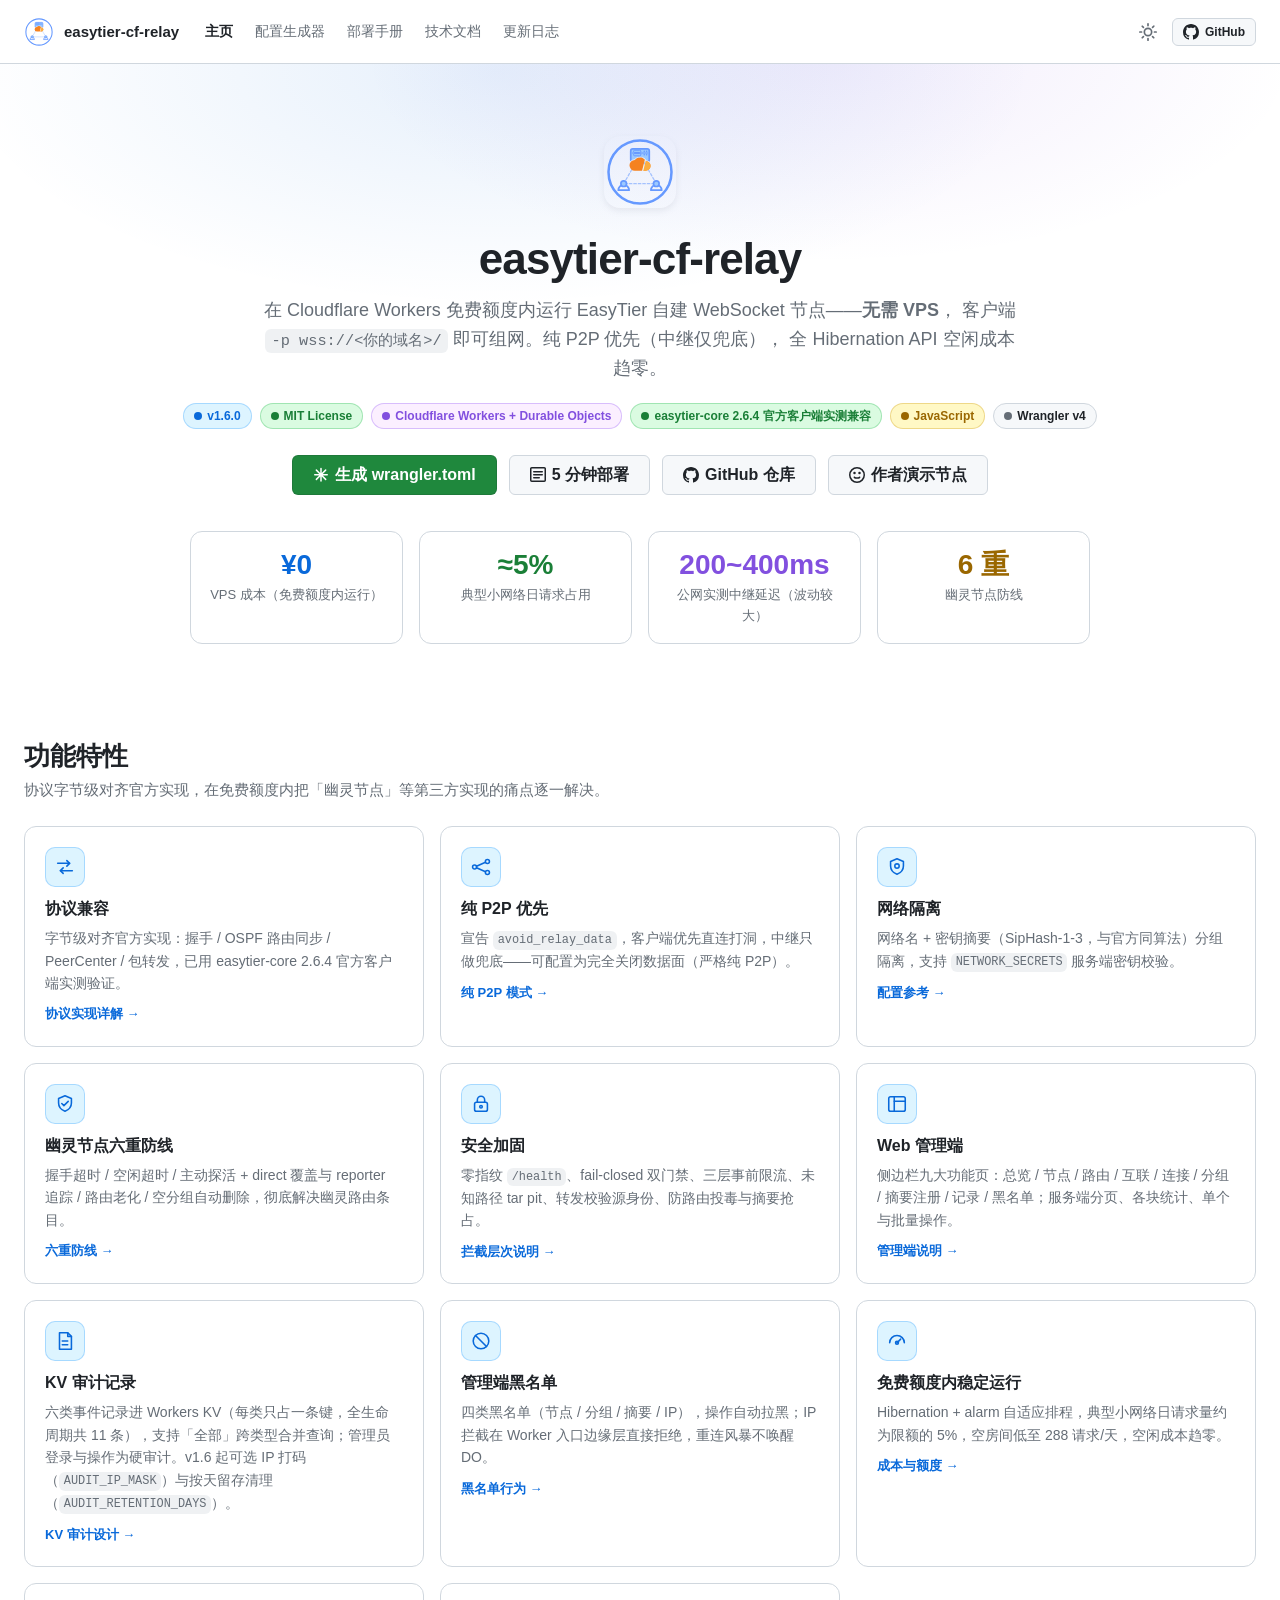
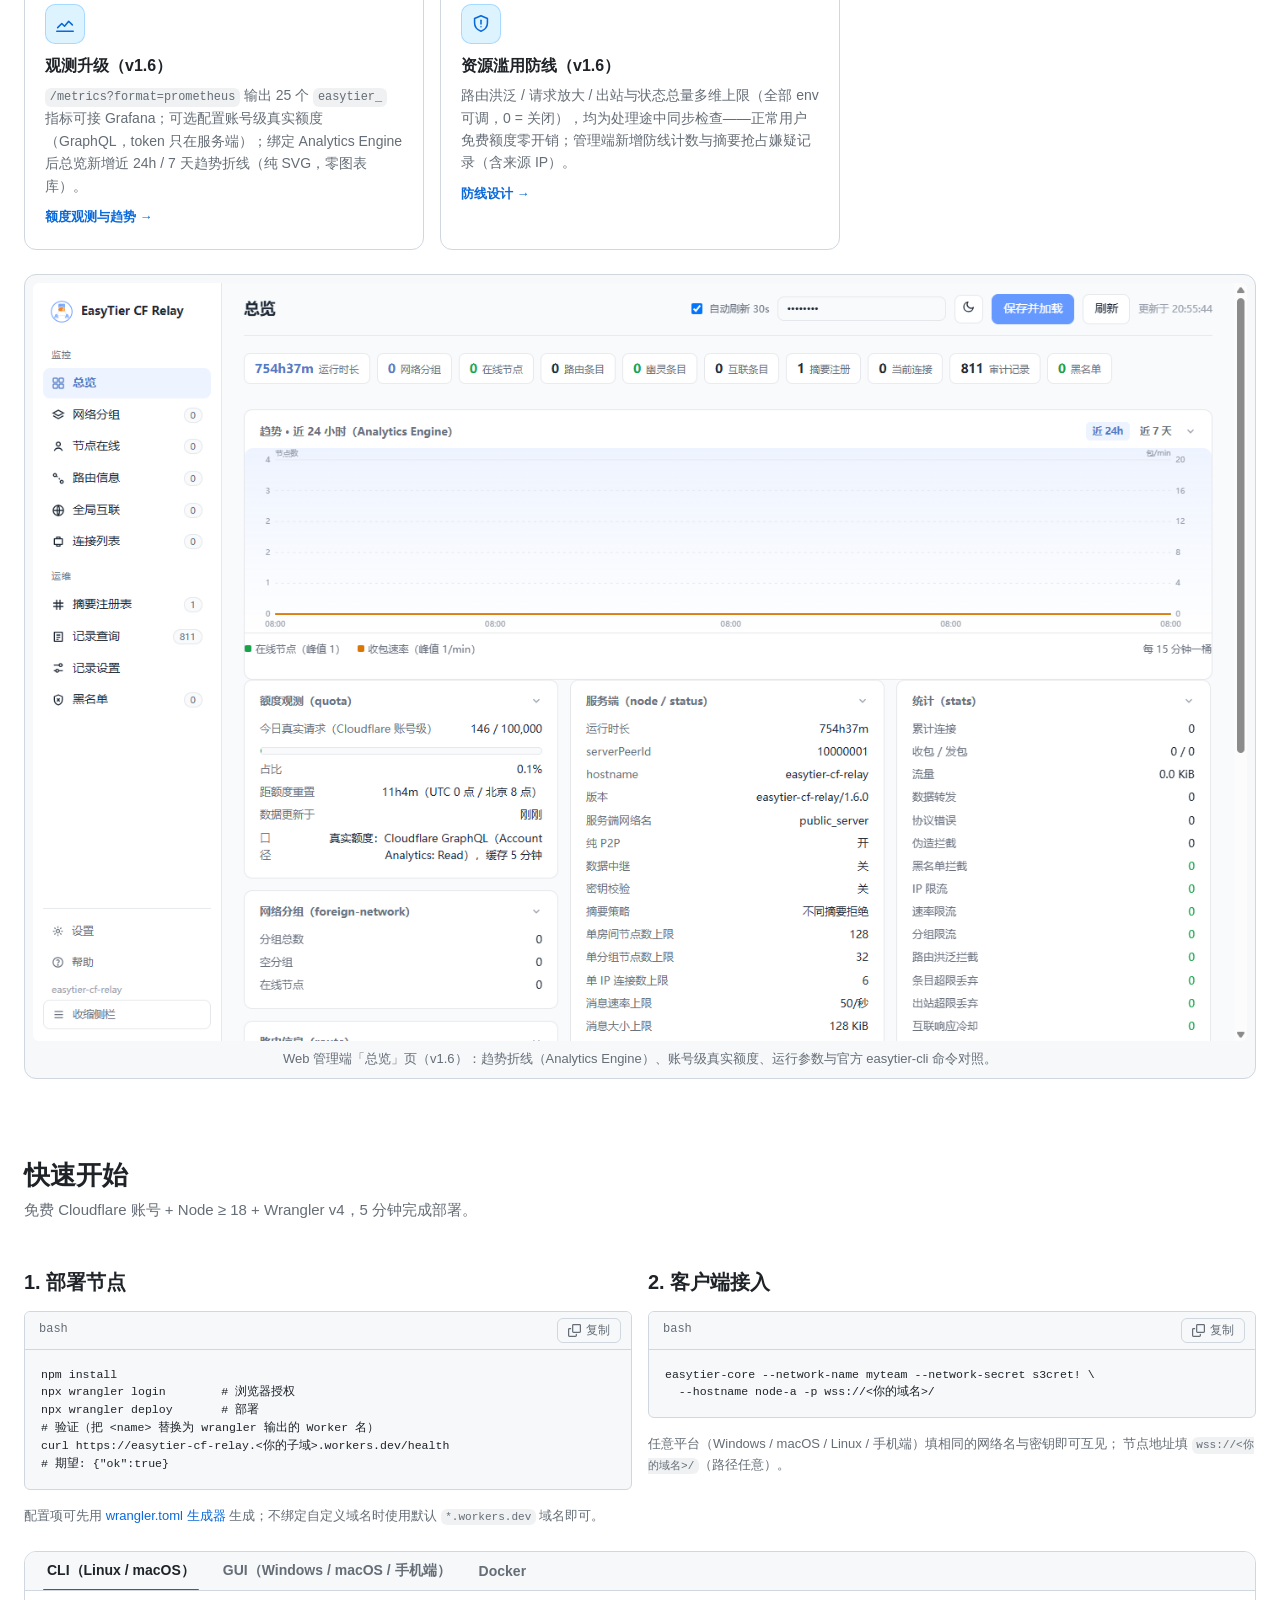
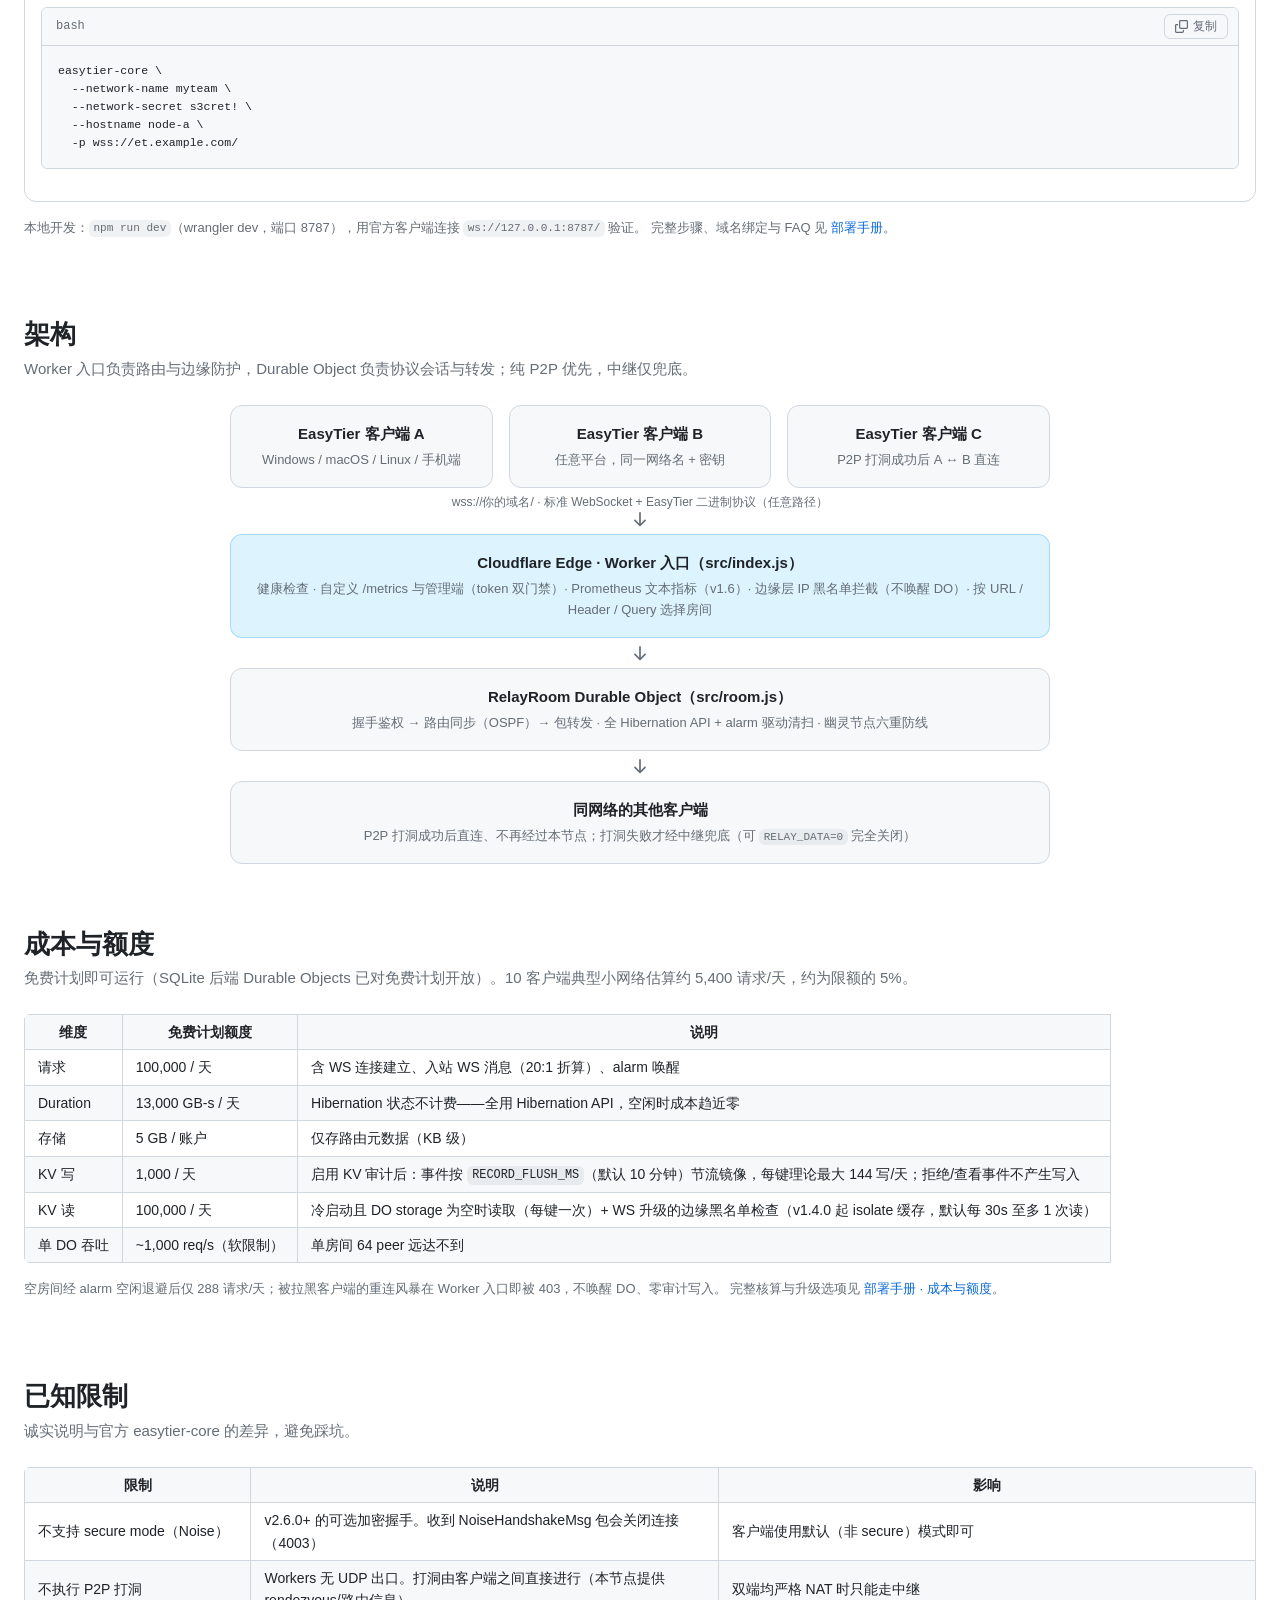
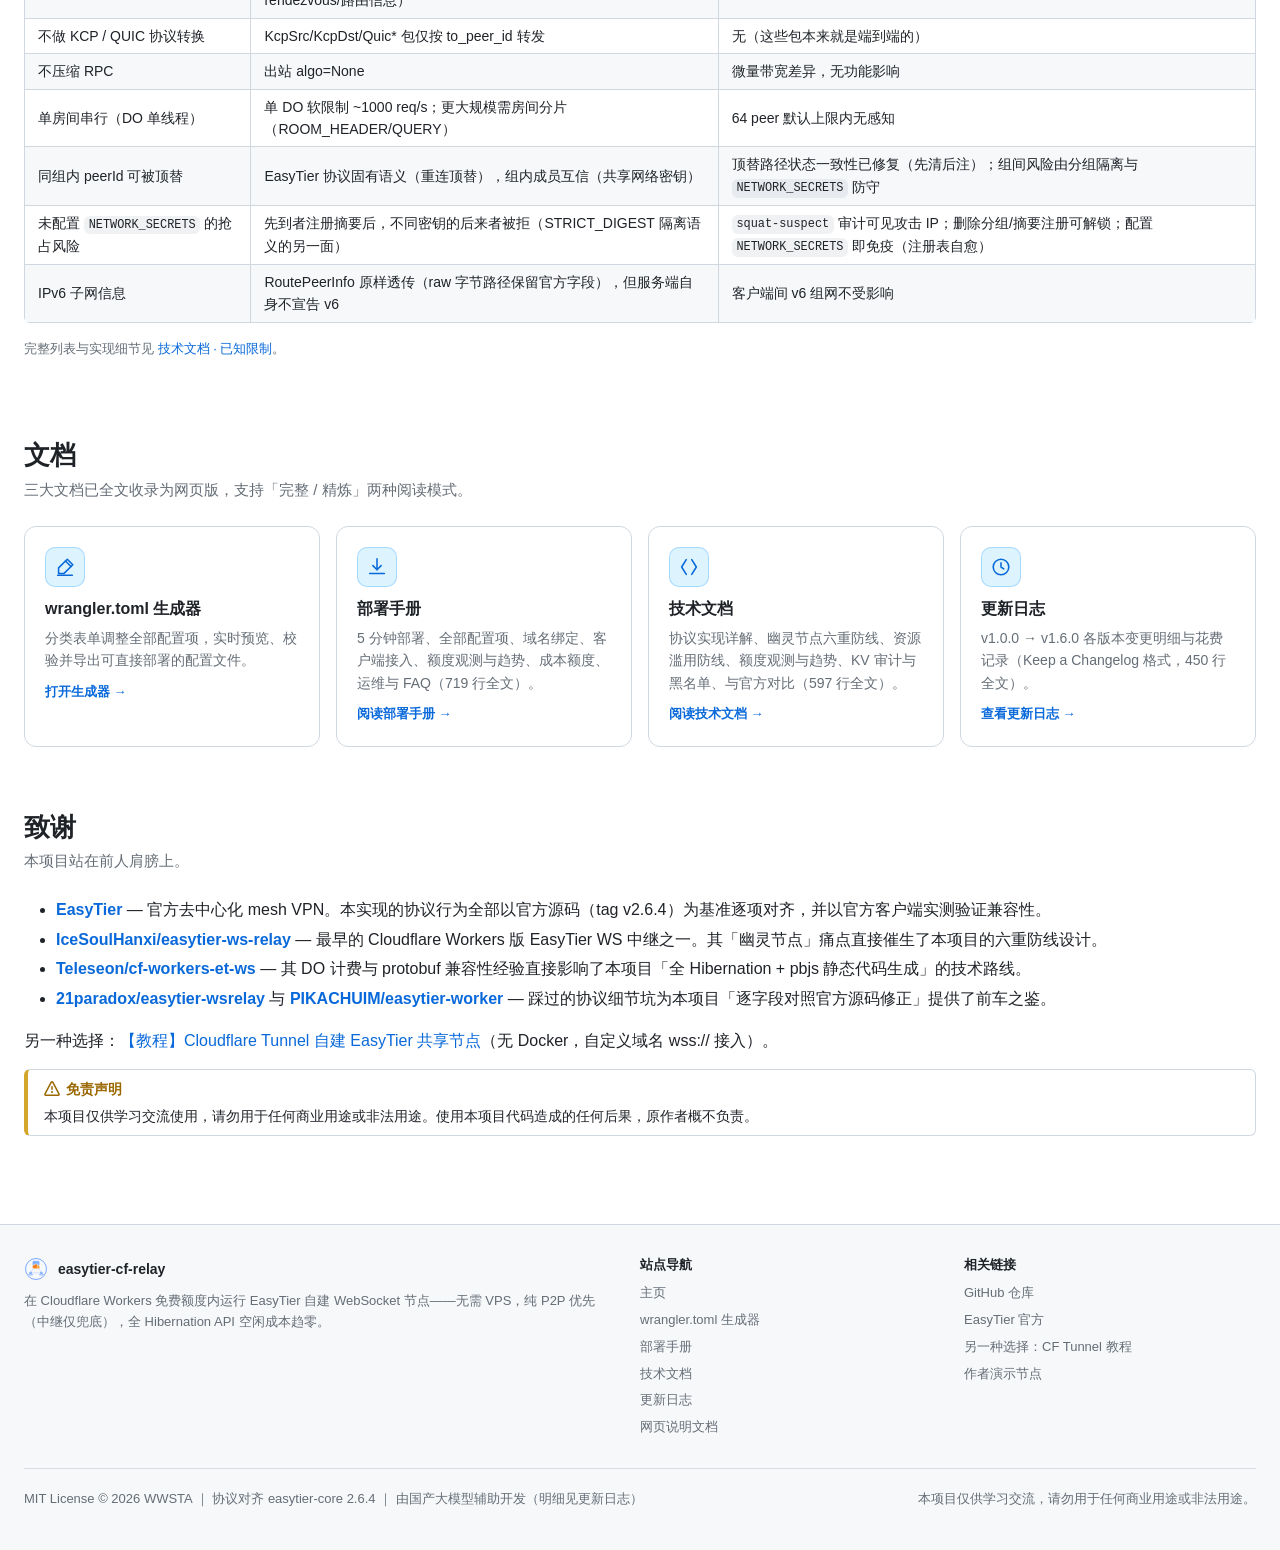
==== commit 7c253270: "同步到V1.6.0" ====
--- a/index.html
+++ b/index.html
@@ -59,7 +59,7 @@
       </p>
 
       <div class="badges">
-        <span class="badge badge-blue"><span class="dot"></span>v1.5.0</span>
+        <span class="badge badge-blue"><span class="dot"></span>v1.6.0</span>
         <span class="badge badge-green"><span class="dot"></span>MIT License</span>
         <span class="badge badge-purple"><span class="dot"></span>Cloudflare Workers + Durable Objects</span>
         <span class="badge badge-green"><span class="dot"></span>easytier-core 2.6.4 官方客户端实测兼容</span>
@@ -162,7 +162,7 @@
         <article class="card feature-card">
           <span class="feature-icon"><svg viewBox="0 0 24 24" fill="none" stroke="currentColor" stroke-width="1.7" stroke-linecap="round" stroke-linejoin="round" aria-hidden="true"><path d="M6 3h9l4 4v14H6z"/><path d="M15 3v4h4"/><path d="M9 12h6"/><path d="M9 16h6"/></svg></span>
           <h3>KV 审计记录</h3>
-          <p>六类事件记录进 Workers KV（每类只占一条键，全生命周期共 11 条），支持「全部」跨类型合并查询；管理员登录与操作为硬审计。</p>
+          <p>六类事件记录进 Workers KV（每类只占一条键，全生命周期共 11 条），支持「全部」跨类型合并查询；管理员登录与操作为硬审计。v1.6 起可选 IP 打码（<code>AUDIT_IP_MASK</code>）与按天留存清理（<code>AUDIT_RETENTION_DAYS</code>）。</p>
           <a class="feature-more" href="technical.html#9-kv-审计与管理端黑名单">KV 审计设计 →</a>
         </article>
 
@@ -179,11 +179,25 @@
           <p>Hibernation + alarm 自适应排程，典型小网络日请求量约为限额的 5%，空房间低至 288 请求/天，空闲成本趋零。</p>
           <a class="feature-more" href="deploy.html#7-成本与额度">成本与额度 →</a>
         </article>
+
+        <article class="card feature-card">
+          <span class="feature-icon"><svg viewBox="0 0 24 24" fill="none" stroke="currentColor" stroke-width="1.7" stroke-linecap="round" stroke-linejoin="round" aria-hidden="true"><path d="M3 20h18"/><path d="M4 16l4.5-4.5 3 3L16 9l4 4"/></svg></span>
+          <h3>观测升级（v1.6）</h3>
+          <p><code>/metrics?format=prometheus</code> 输出 25 个 <code>easytier_</code> 指标可接 Grafana；可选配置账号级真实额度（GraphQL，token 只在服务端）；绑定 Analytics Engine 后总览新增近 24h / 7 天趋势折线（纯 SVG，零图表库）。</p>
+          <a class="feature-more" href="deploy.html#581-额度观测与趋势v16可选">额度观测与趋势 →</a>
+        </article>
+
+        <article class="card feature-card">
+          <span class="feature-icon"><svg viewBox="0 0 24 24" fill="none" stroke="currentColor" stroke-width="1.7" stroke-linecap="round" stroke-linejoin="round" aria-hidden="true"><path d="M12 3l7 3v5c0 4.5-3 7.5-7 9-4-1.5-7-4.5-7-9V6z"/><path d="M12 8v4"/><path d="M12 15h.01"/></svg></span>
+          <h3>资源滥用防线（v1.6）</h3>
+          <p>路由洪泛 / 请求放大 / 出站与状态总量多维上限（全部 env 可调，0 = 关闭），均为处理途中同步检查——正常用户免费额度零开销；管理端新增防线计数与摘要抢占嫌疑记录（含来源 IP）。</p>
+          <a class="feature-more" href="technical.html#61-资源滥用防线v160">防线设计 →</a>
+        </article>
       </div>
 
       <figure class="image-frame" style="margin-top: 24px">
         <img src="p.png" alt="Web 管理端「总览」页截图（深色主题）">
-        <figcaption>Web 管理端「总览」页（深色主题）：运行参数、事前限流计数、额度估算与官方 easytier-cli 命令对照。</figcaption>
+        <figcaption>Web 管理端「总览」页（v1.6）：趋势折线（Analytics Engine）、账号级真实额度、运行参数与官方 easytier-cli 命令对照。</figcaption>
       </figure>
     </div>
   </section>
@@ -288,7 +302,7 @@
 
         <div class="arch-node arch-accent">
           <div class="arch-title">Cloudflare Edge · Worker 入口（src/index.js）</div>
-          <div class="arch-desc">健康检查 · 自定义 /metrics 与管理端（token 双门禁）· 边缘层 IP 黑名单拦截（不唤醒 DO）· 按 URL / Header / Query 选择房间</div>
+          <div class="arch-desc">健康检查 · 自定义 /metrics 与管理端（token 双门禁）· Prometheus 文本指标（v1.6）· 边缘层 IP 黑名单拦截（不唤醒 DO）· 按 URL / Header / Query 选择房间</div>
         </div>
 
         <div class="arch-arrow">
@@ -329,9 +343,9 @@
             <tr><td>请求</td><td>100,000 / 天</td><td>含 WS 连接建立、入站 WS 消息（20:1 折算）、alarm 唤醒</td></tr>
             <tr><td>Duration</td><td>13,000 GB-s / 天</td><td>Hibernation 状态不计费——全用 Hibernation API，空闲时成本趋近零</td></tr>
             <tr><td>存储</td><td>5 GB / 账户</td><td>仅存路由元数据（KB 级）</td></tr>
-            <tr><td>KV 写</td><td>1,000 / 天</td><td>启用 KV 审计后按 10 分钟节流镜像，每键理论最大 144 写/天，典型数十写/天</td></tr>
-            <tr><td>KV 读</td><td>100,000 / 天</td><td>冷启动恢复 + WS 升级边缘黑名单检查（30s isolate 缓存）</td></tr>
-            <tr><td>单 DO 吞吐</td><td>~1,000 req/s（软限制）</td><td>单房间默认上限内远达不到；更大规模用房间分片</td></tr>
+            <tr><td>KV 写</td><td>1,000 / 天</td><td>启用 KV 审计后：事件按 <code>RECORD_FLUSH_MS</code>（默认 10 分钟）节流镜像，每键理论最大 144 写/天；拒绝/查看事件不产生写入</td></tr>
+            <tr><td>KV 读</td><td>100,000 / 天</td><td>冷启动且 DO storage 为空时读取（每键一次）+ WS 升级的边缘黑名单检查（v1.4.0 起 isolate 缓存，默认每 30s 至多 1 次读）</td></tr>
+            <tr><td>单 DO 吞吐</td><td>~1,000 req/s（软限制）</td><td>单房间 64 peer 远达不到</td></tr>
           </tbody>
         </table>
       </div>
@@ -356,12 +370,14 @@
             <tr><th>限制</th><th>说明</th><th>影响</th></tr>
           </thead>
           <tbody>
-            <tr><td>不支持 secure mode（Noise）</td><td>v2.6.0+ 的可选加密握手；收到 NoiseHandshakeMsg 包会关闭连接（4003）</td><td>客户端使用默认（非 secure）模式即可</td></tr>
-            <tr><td>不执行 P2P 打洞</td><td>Workers 无 UDP 出口；打洞由客户端之间直接进行，本节点提供 rendezvous / 路由信息</td><td>双端均严格 NAT 时只能走中继</td></tr>
-            <tr><td>不做 KCP / QUIC 协议转换</td><td>KcpSrc / KcpDst / Quic* 包仅按 to_peer_id 转发</td><td>无（这些包本来就是端到端的）</td></tr>
+            <tr><td>不支持 secure mode（Noise）</td><td>v2.6.0+ 的可选加密握手。收到 NoiseHandshakeMsg 包会关闭连接（4003）</td><td>客户端使用默认（非 secure）模式即可</td></tr>
+            <tr><td>不执行 P2P 打洞</td><td>Workers 无 UDP 出口。打洞由客户端之间直接进行（本节点提供 rendezvous/路由信息）</td><td>双端均严格 NAT 时只能走中继</td></tr>
+            <tr><td>不做 KCP / QUIC 协议转换</td><td>KcpSrc/KcpDst/Quic* 包仅按 to_peer_id 转发</td><td>无（这些包本来就是端到端的）</td></tr>
             <tr><td>不压缩 RPC</td><td>出站 algo=None</td><td>微量带宽差异，无功能影响</td></tr>
-            <tr><td>单房间串行（DO 单线程）</td><td>单 DO 软限制 ~1000 req/s；更大规模需房间分片</td><td>默认 peer 上限内无感知</td></tr>
-            <tr><td>IPv6 子网信息</td><td>RoutePeerInfo 原样透传，但服务端自身不宣告 v6</td><td>客户端间 v6 组网不受影响</td></tr>
+            <tr><td>单房间串行（DO 单线程）</td><td>单 DO 软限制 ~1000 req/s；更大规模需房间分片（ROOM_HEADER/QUERY）</td><td>64 peer 默认上限内无感知</td></tr>
+            <tr><td>同组内 peerId 可被顶替</td><td>EasyTier 协议固有语义（重连顶替），组内成员互信（共享网络密钥）</td><td>顶替路径状态一致性已修复（先清后注）；组间风险由分组隔离与 <code>NETWORK_SECRETS</code> 防守</td></tr>
+            <tr><td>未配置 <code>NETWORK_SECRETS</code> 的抢占风险</td><td>先到者注册摘要后，不同密钥的后来者被拒（STRICT_DIGEST 隔离语义的另一面）</td><td><code>squat-suspect</code> 审计可见攻击 IP；删除分组/摘要注册可解锁；配置 <code>NETWORK_SECRETS</code> 即免疫（注册表自愈）</td></tr>
+            <tr><td>IPv6 子网信息</td><td>RoutePeerInfo 原样透传（raw 字节路径保留官方字段），但服务端自身不宣告 v6</td><td>客户端间 v6 组网不受影响</td></tr>
           </tbody>
         </table>
       </div>
@@ -388,21 +404,21 @@
         <a class="card card-link feature-card" href="deploy.html">
           <span class="feature-icon"><svg viewBox="0 0 24 24" fill="none" stroke="currentColor" stroke-width="1.7" stroke-linecap="round" stroke-linejoin="round" aria-hidden="true"><path d="M12 3v12"/><path d="M7.5 10.5L12 15l4.5-4.5"/><path d="M4 19h16"/></svg></span>
           <h3>部署手册</h3>
-          <p>5 分钟部署、全部配置项、域名绑定、客户端接入、成本额度、运维与 FAQ（636 行全文）。</p>
+          <p>5 分钟部署、全部配置项、域名绑定、客户端接入、额度观测与趋势、成本额度、运维与 FAQ（719 行全文）。</p>
           <span class="feature-more">阅读部署手册 →</span>
         </a>
 
         <a class="card card-link feature-card" href="technical.html">
           <span class="feature-icon"><svg viewBox="0 0 24 24" fill="none" stroke="currentColor" stroke-width="1.7" stroke-linecap="round" stroke-linejoin="round" aria-hidden="true"><path d="M9 4L4 12l5 8"/><path d="M15 4l5 8-5 8"/></svg></span>
           <h3>技术文档</h3>
-          <p>协议实现详解、幽灵节点六重防线、Hibernation 成本设计、KV 审计与黑名单、与官方对比（519 行全文）。</p>
+          <p>协议实现详解、幽灵节点六重防线、资源滥用防线、额度观测与趋势、KV 审计与黑名单、与官方对比（597 行全文）。</p>
           <span class="feature-more">阅读技术文档 →</span>
         </a>
 
         <a class="card card-link feature-card" href="changelog.html">
           <span class="feature-icon"><svg viewBox="0 0 24 24" fill="none" stroke="currentColor" stroke-width="1.7" stroke-linecap="round" stroke-linejoin="round" aria-hidden="true"><circle cx="12" cy="12" r="8.5"/><path d="M12 7.5V12l3 2"/></svg></span>
           <h3>更新日志</h3>
-          <p>v1.0.0 → v1.5.0 各版本变更明细与花费记录（Keep a Changelog 格式，379 行全文）。</p>
+          <p>v1.0.0 → v1.6.0 各版本变更明细与花费记录（Keep a Changelog 格式，450 行全文）。</p>
           <span class="feature-more">查看更新日志 →</span>
         </a>
       </div>
@@ -472,7 +488,7 @@
       </div>
     </div>
     <div class="footer-bottom">
-      <span>MIT License © 2026 WWSTA ｜ 协议对齐 easytier-core 2.6.4 ｜ 由 GLM 系列模型辅助开发</span>
+      <span>MIT License © 2026 WWSTA ｜ 协议对齐 easytier-core 2.6.4 ｜ 由国产大模型辅助开发（明细见更新日志）</span>
       <span>本项目仅供学习交流，请勿用于任何商业用途或非法用途。</span>
     </div>
   </div>
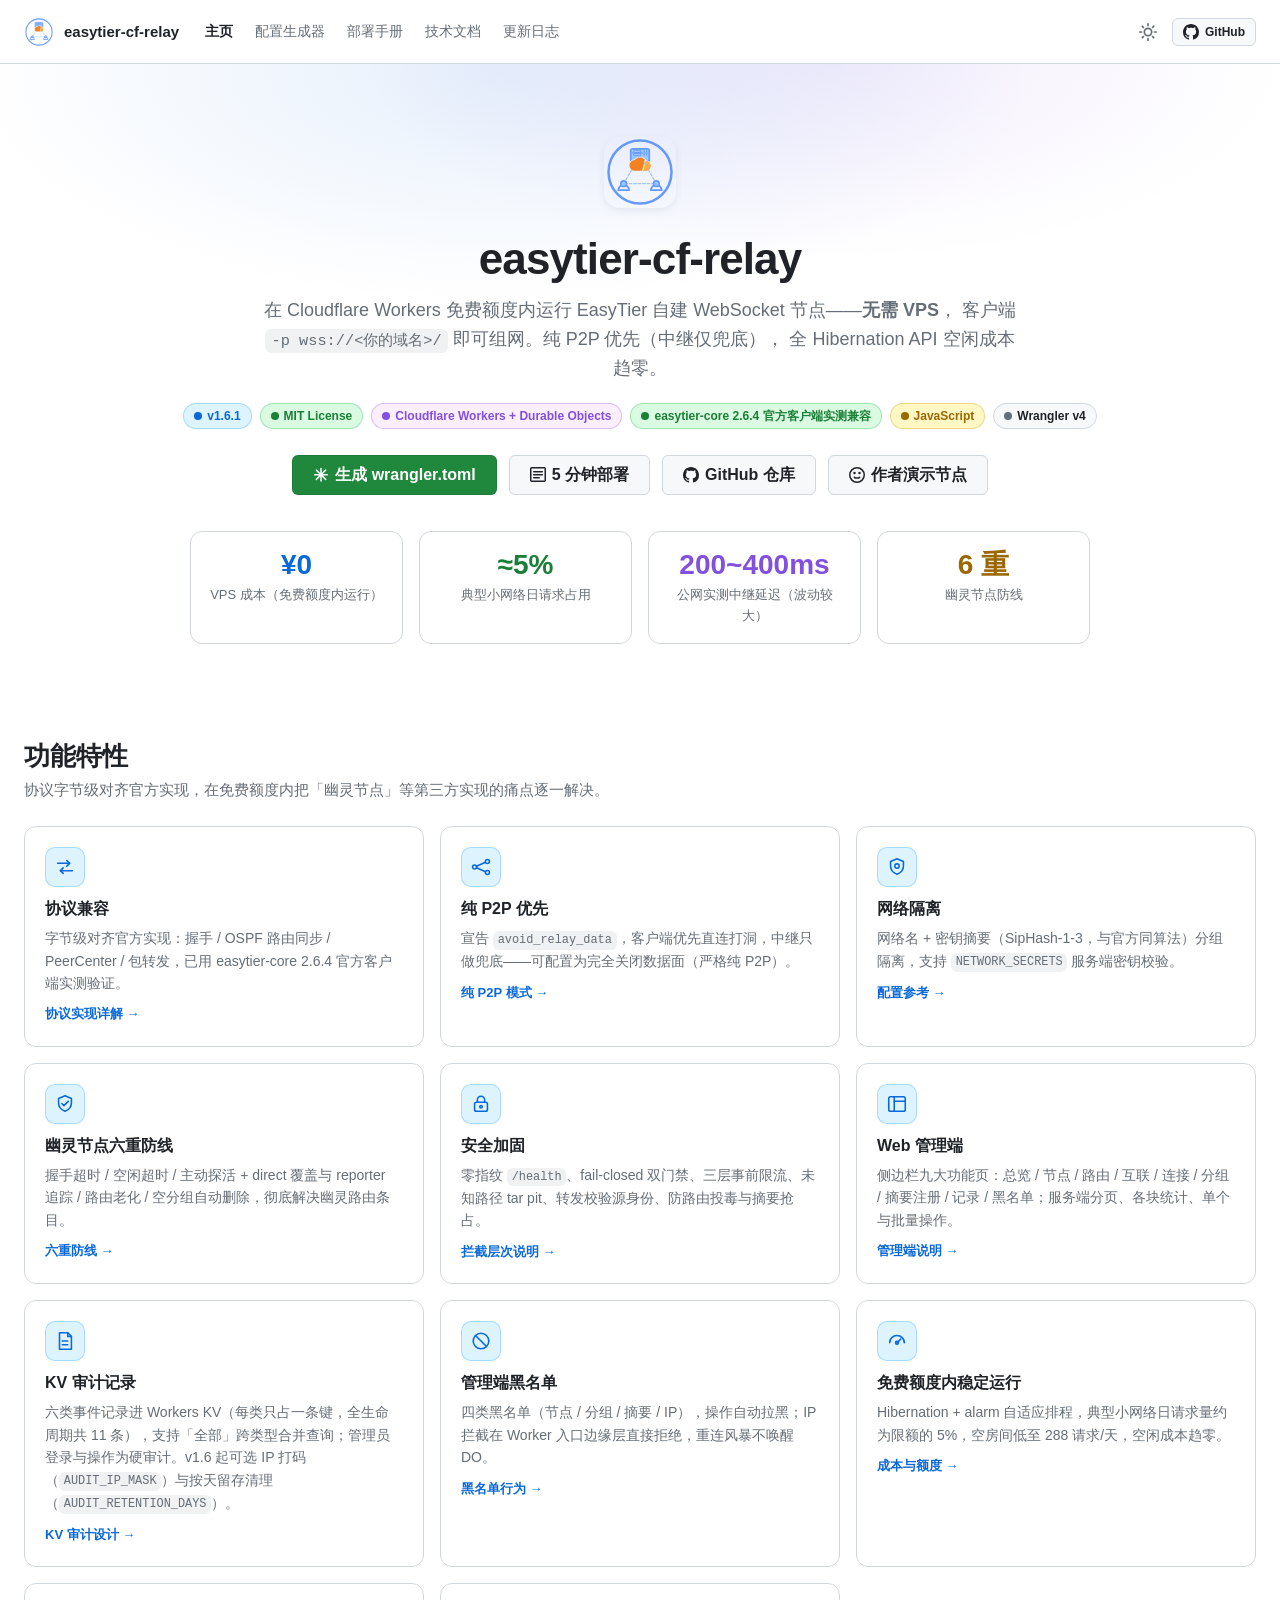
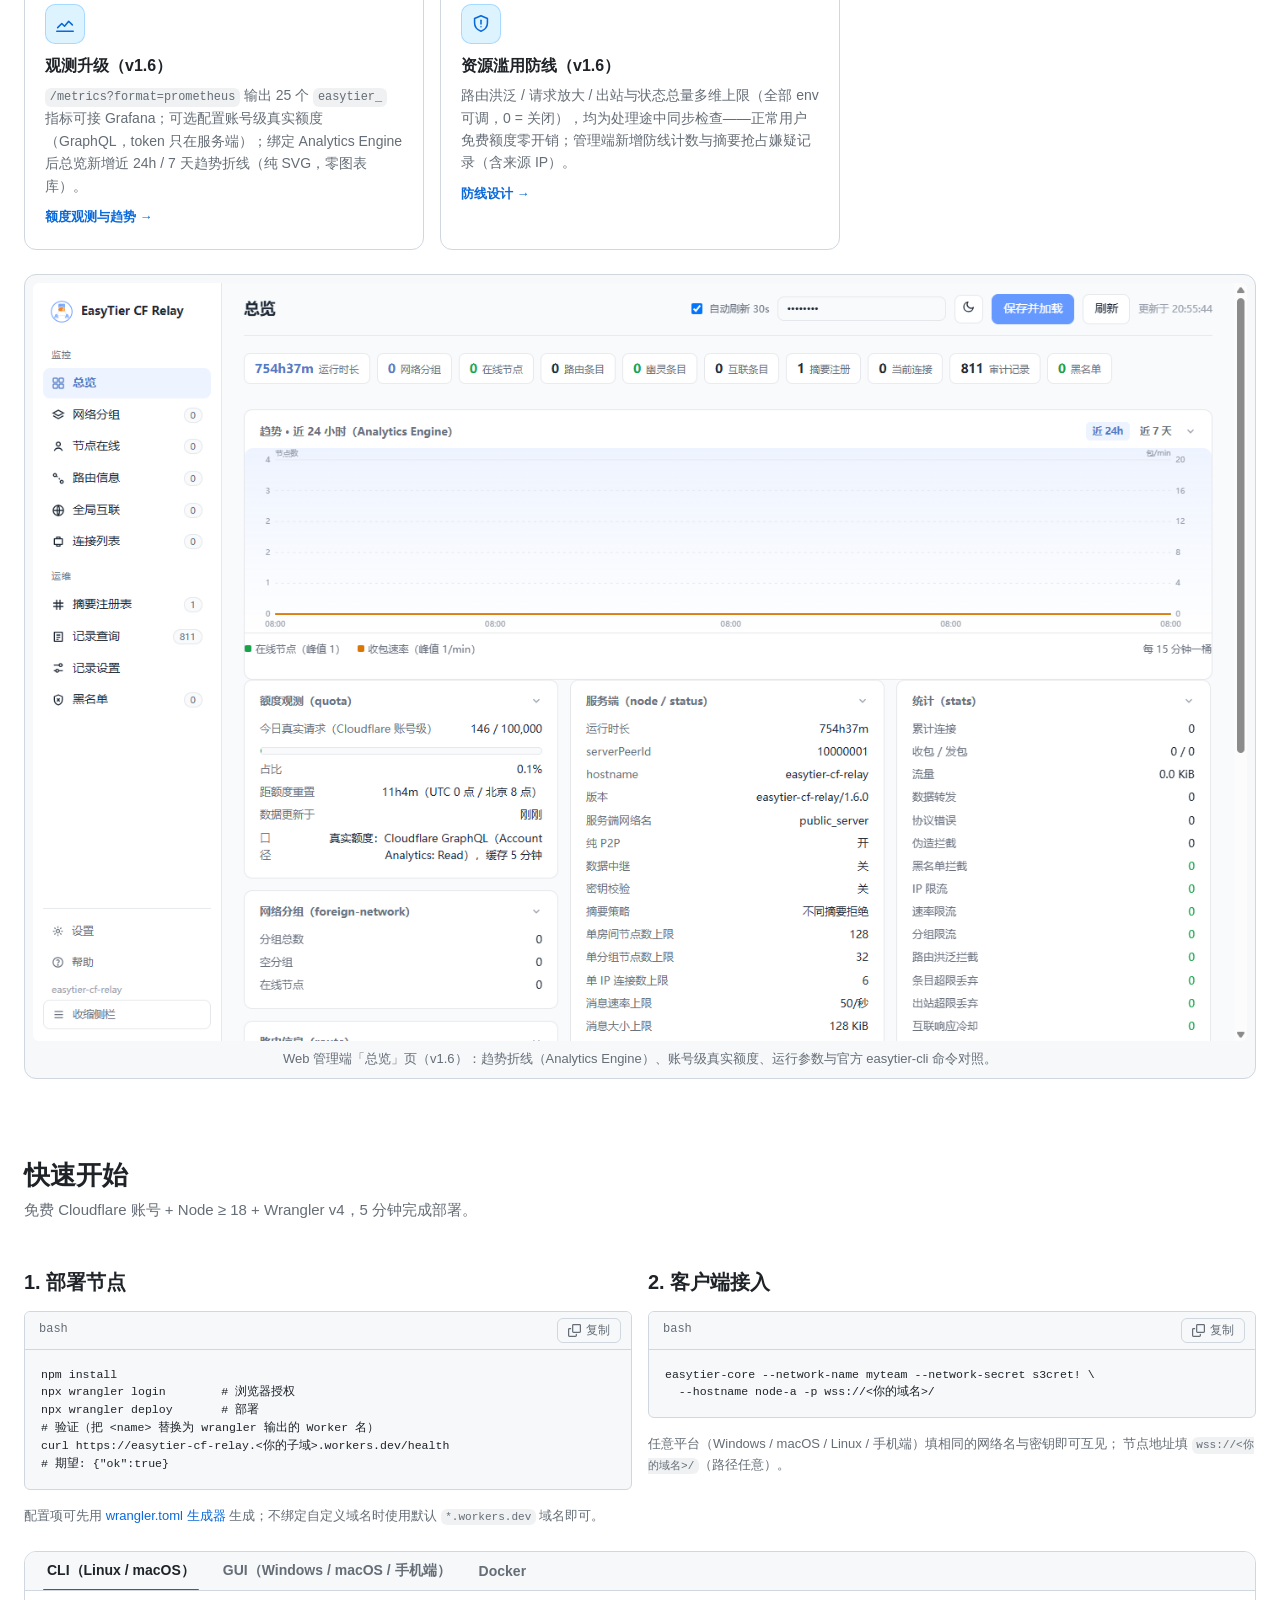
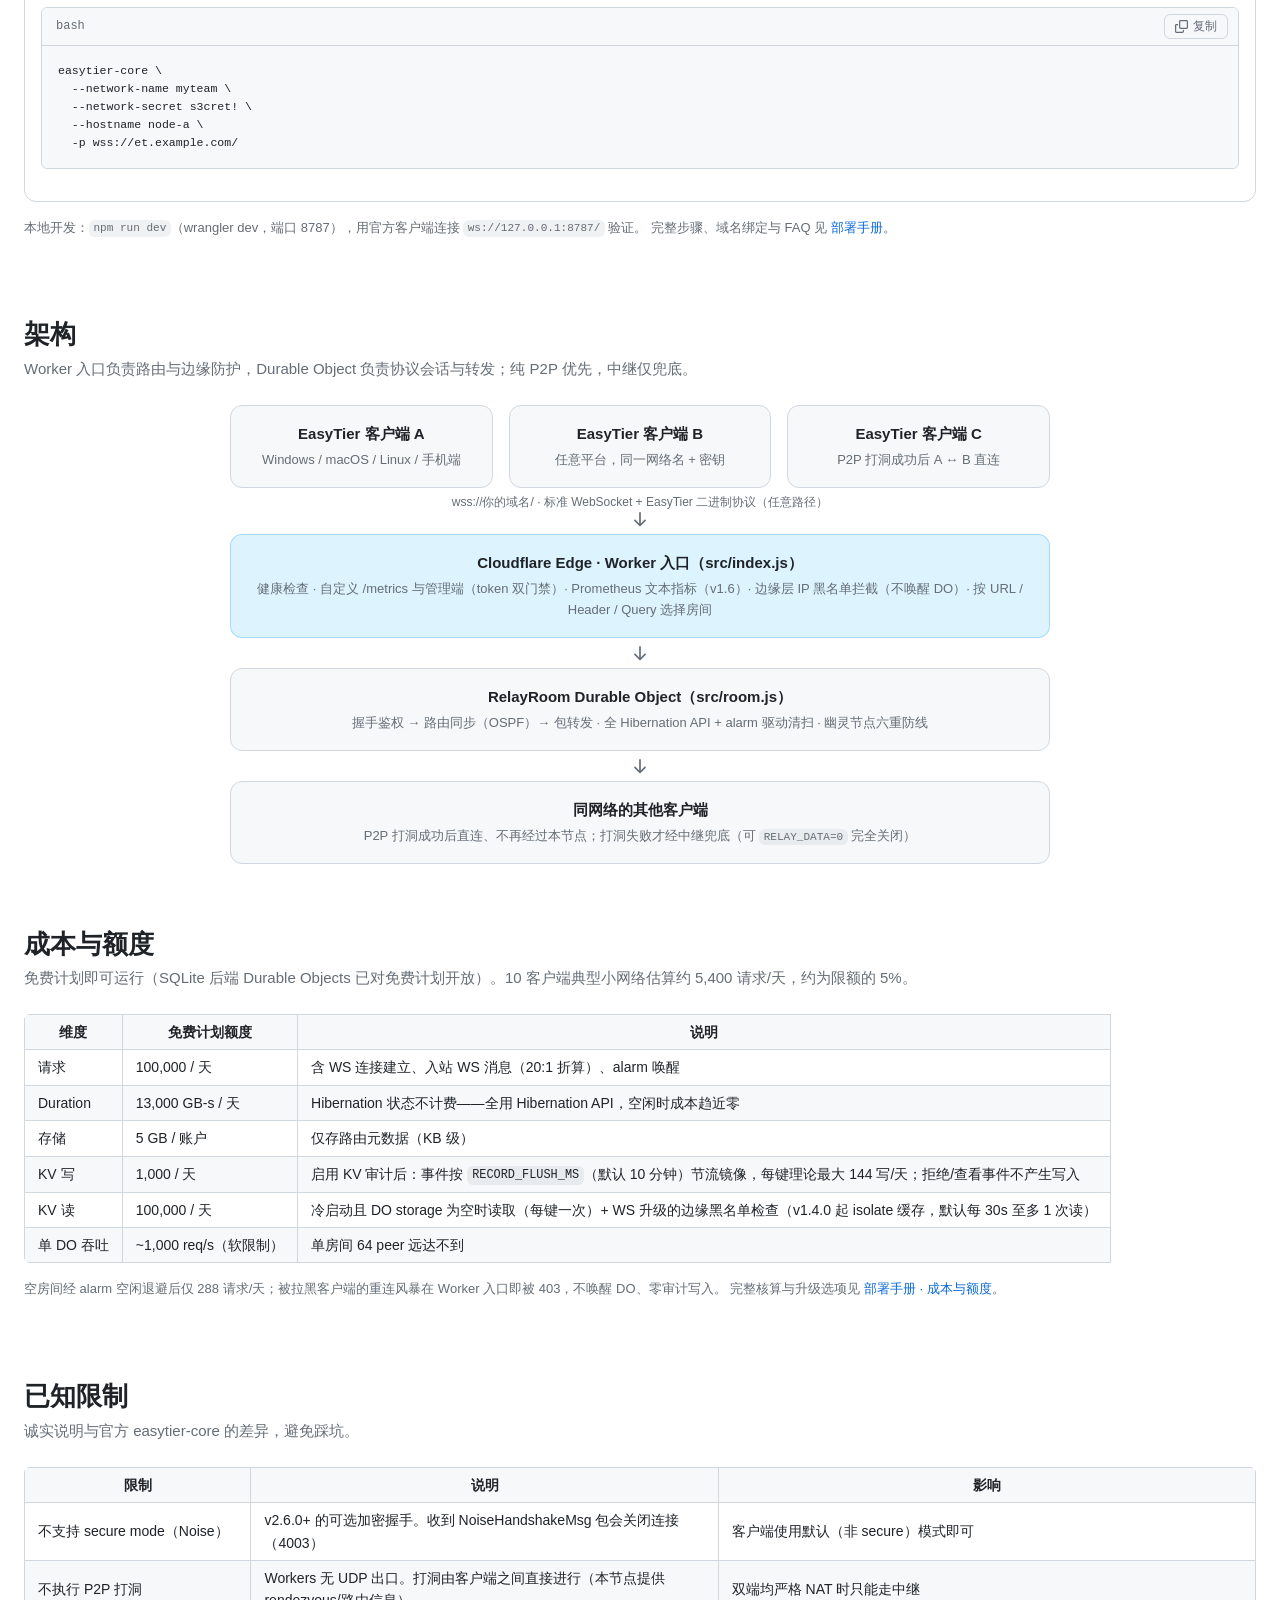
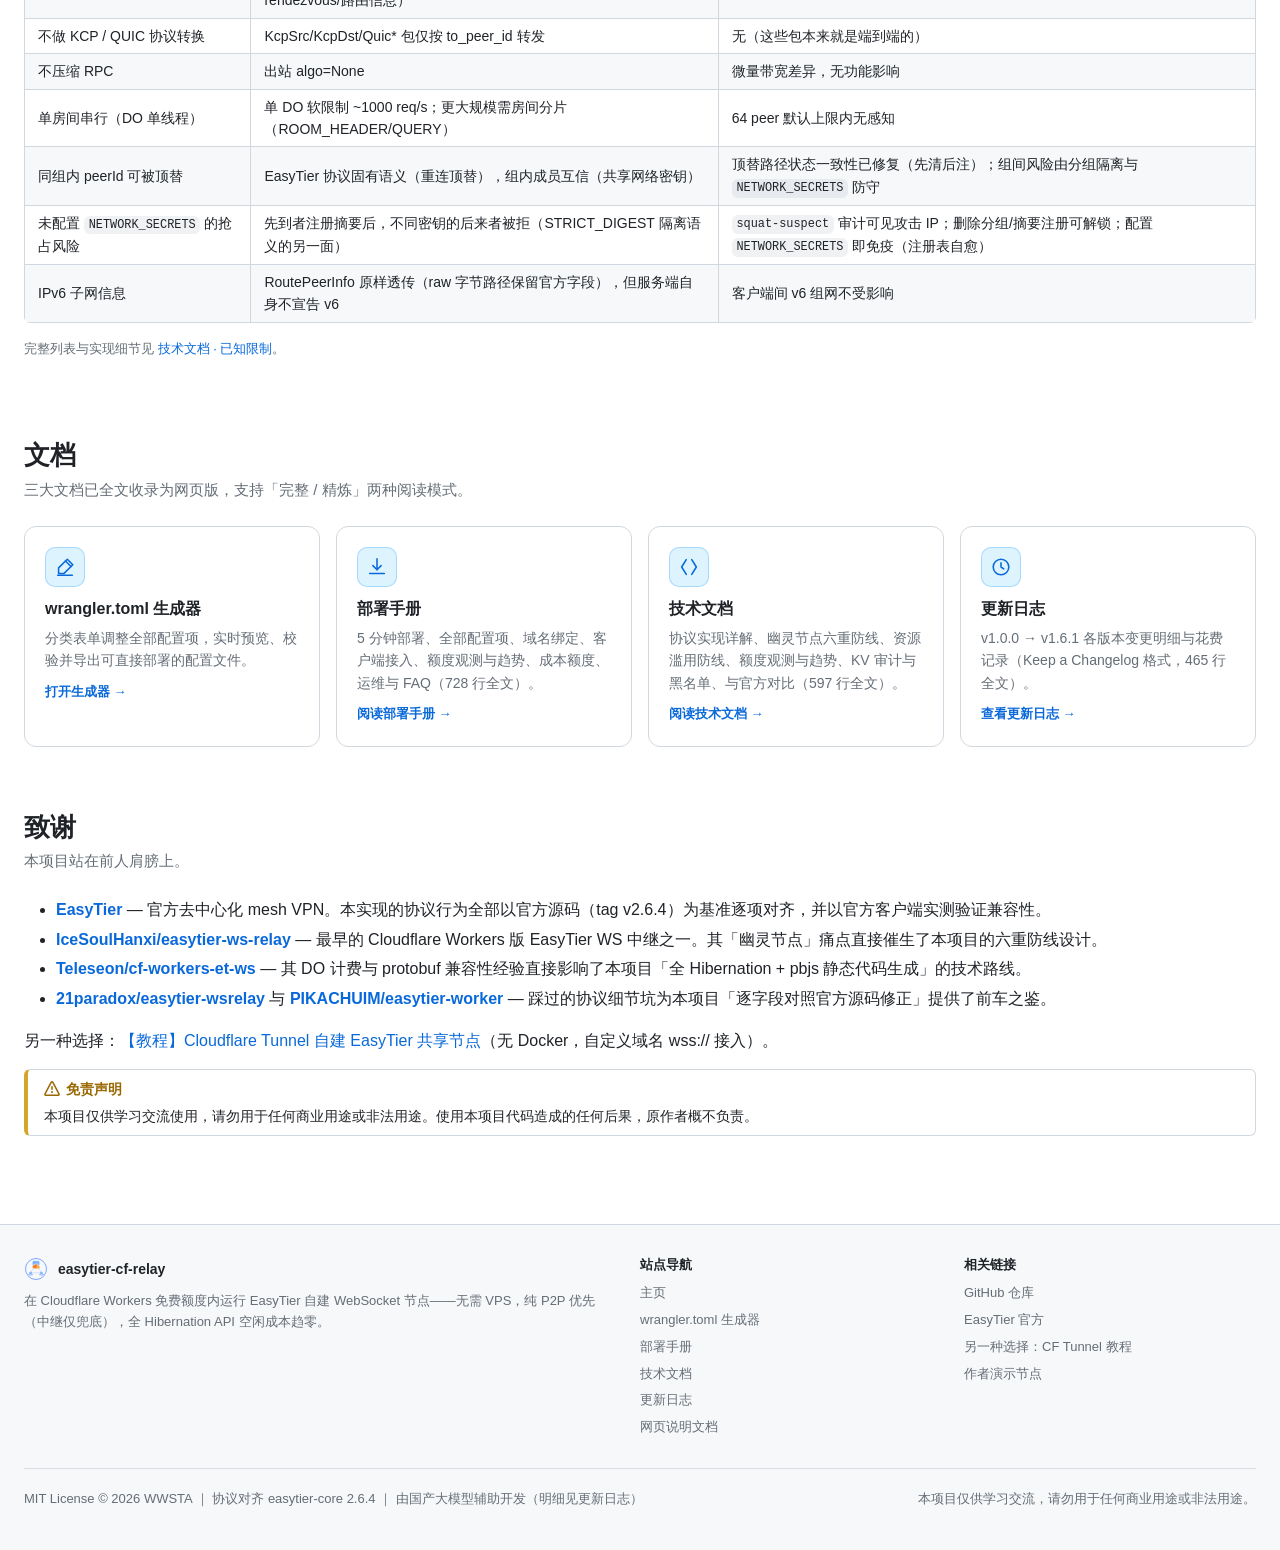
==== commit 6327894d: "随着版本更新到V1.6.1" ====
--- a/index.html
+++ b/index.html
@@ -59,7 +59,7 @@
       </p>
 
       <div class="badges">
-        <span class="badge badge-blue"><span class="dot"></span>v1.6.0</span>
+        <span class="badge badge-blue"><span class="dot"></span>v1.6.1</span>
         <span class="badge badge-green"><span class="dot"></span>MIT License</span>
         <span class="badge badge-purple"><span class="dot"></span>Cloudflare Workers + Durable Objects</span>
         <span class="badge badge-green"><span class="dot"></span>easytier-core 2.6.4 官方客户端实测兼容</span>
@@ -404,7 +404,7 @@
         <a class="card card-link feature-card" href="deploy.html">
           <span class="feature-icon"><svg viewBox="0 0 24 24" fill="none" stroke="currentColor" stroke-width="1.7" stroke-linecap="round" stroke-linejoin="round" aria-hidden="true"><path d="M12 3v12"/><path d="M7.5 10.5L12 15l4.5-4.5"/><path d="M4 19h16"/></svg></span>
           <h3>部署手册</h3>
-          <p>5 分钟部署、全部配置项、域名绑定、客户端接入、额度观测与趋势、成本额度、运维与 FAQ（719 行全文）。</p>
+          <p>5 分钟部署、全部配置项、域名绑定、客户端接入、额度观测与趋势、成本额度、运维与 FAQ（728 行全文）。</p>
           <span class="feature-more">阅读部署手册 →</span>
         </a>
 
@@ -418,7 +418,7 @@
         <a class="card card-link feature-card" href="changelog.html">
           <span class="feature-icon"><svg viewBox="0 0 24 24" fill="none" stroke="currentColor" stroke-width="1.7" stroke-linecap="round" stroke-linejoin="round" aria-hidden="true"><circle cx="12" cy="12" r="8.5"/><path d="M12 7.5V12l3 2"/></svg></span>
           <h3>更新日志</h3>
-          <p>v1.0.0 → v1.6.0 各版本变更明细与花费记录（Keep a Changelog 格式，450 行全文）。</p>
+          <p>v1.0.0 → v1.6.1 各版本变更明细与花费记录（Keep a Changelog 格式，465 行全文）。</p>
           <span class="feature-more">查看更新日志 →</span>
         </a>
       </div>
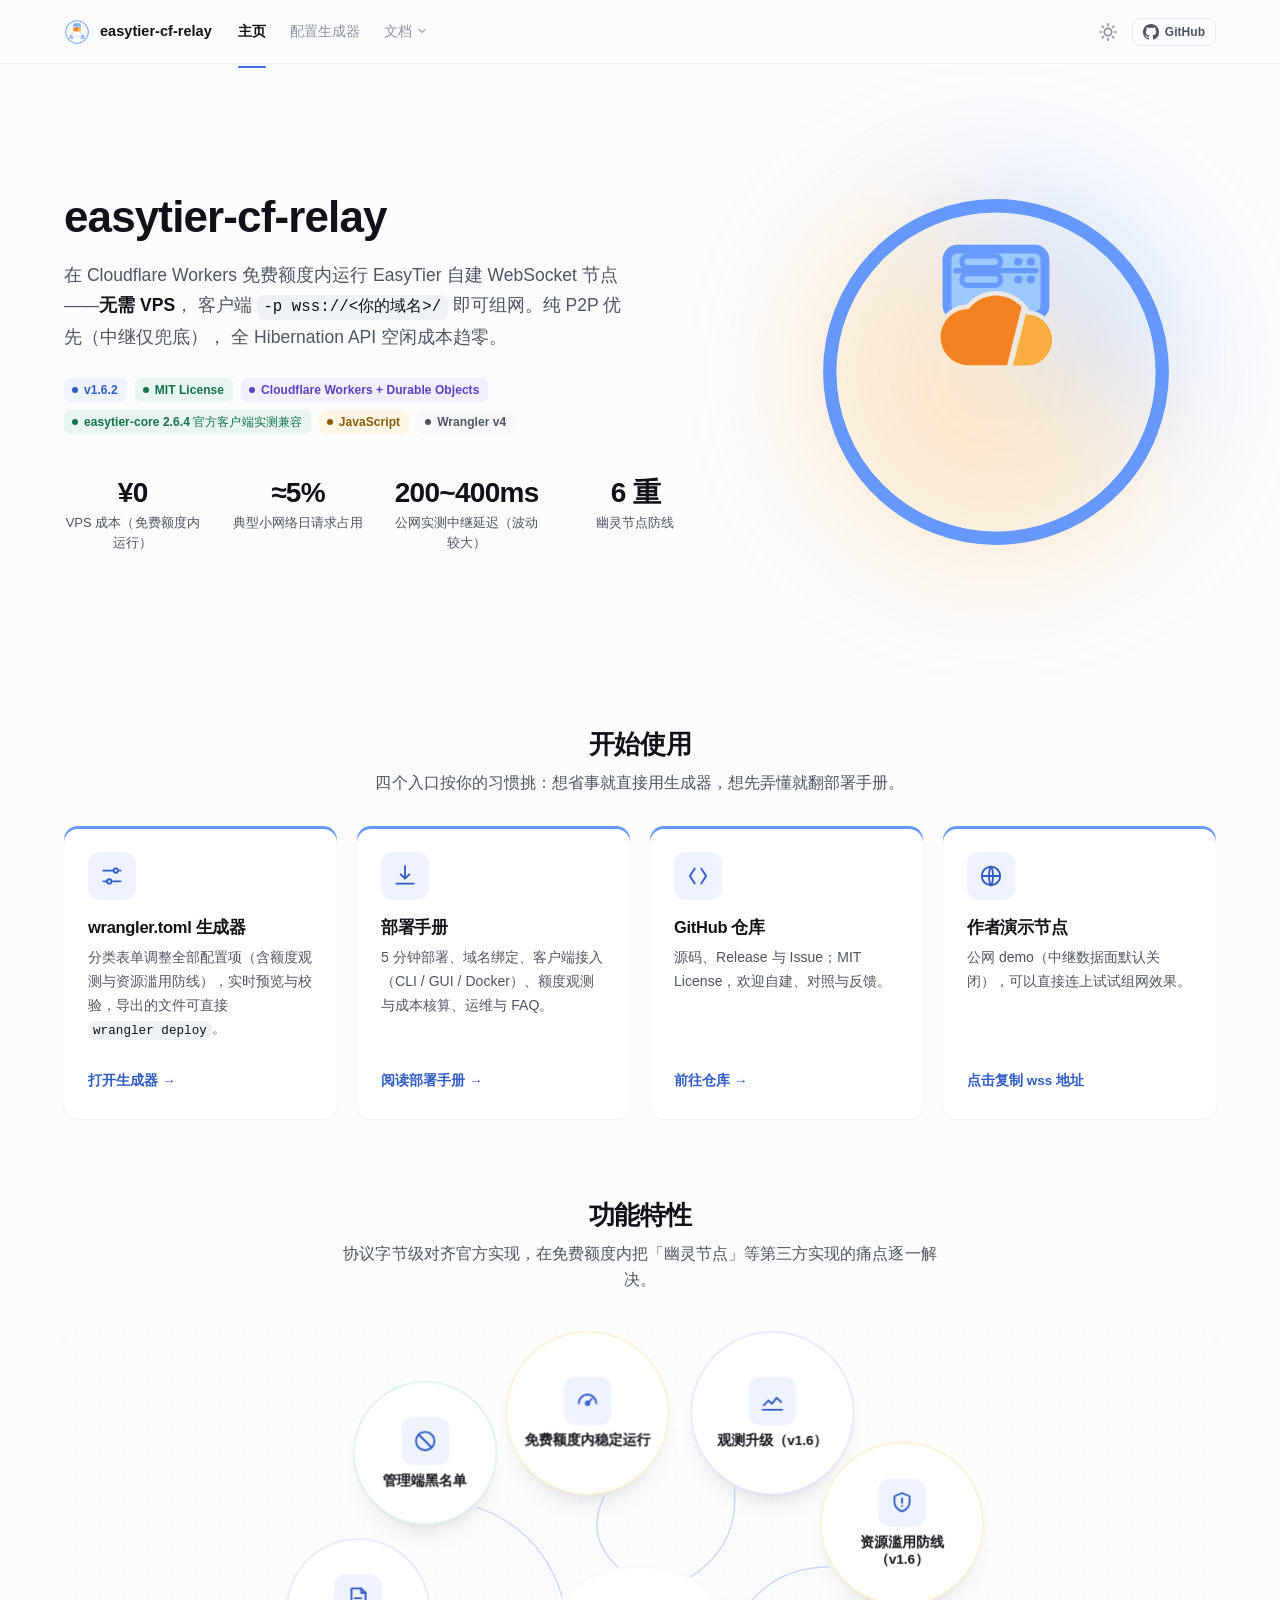
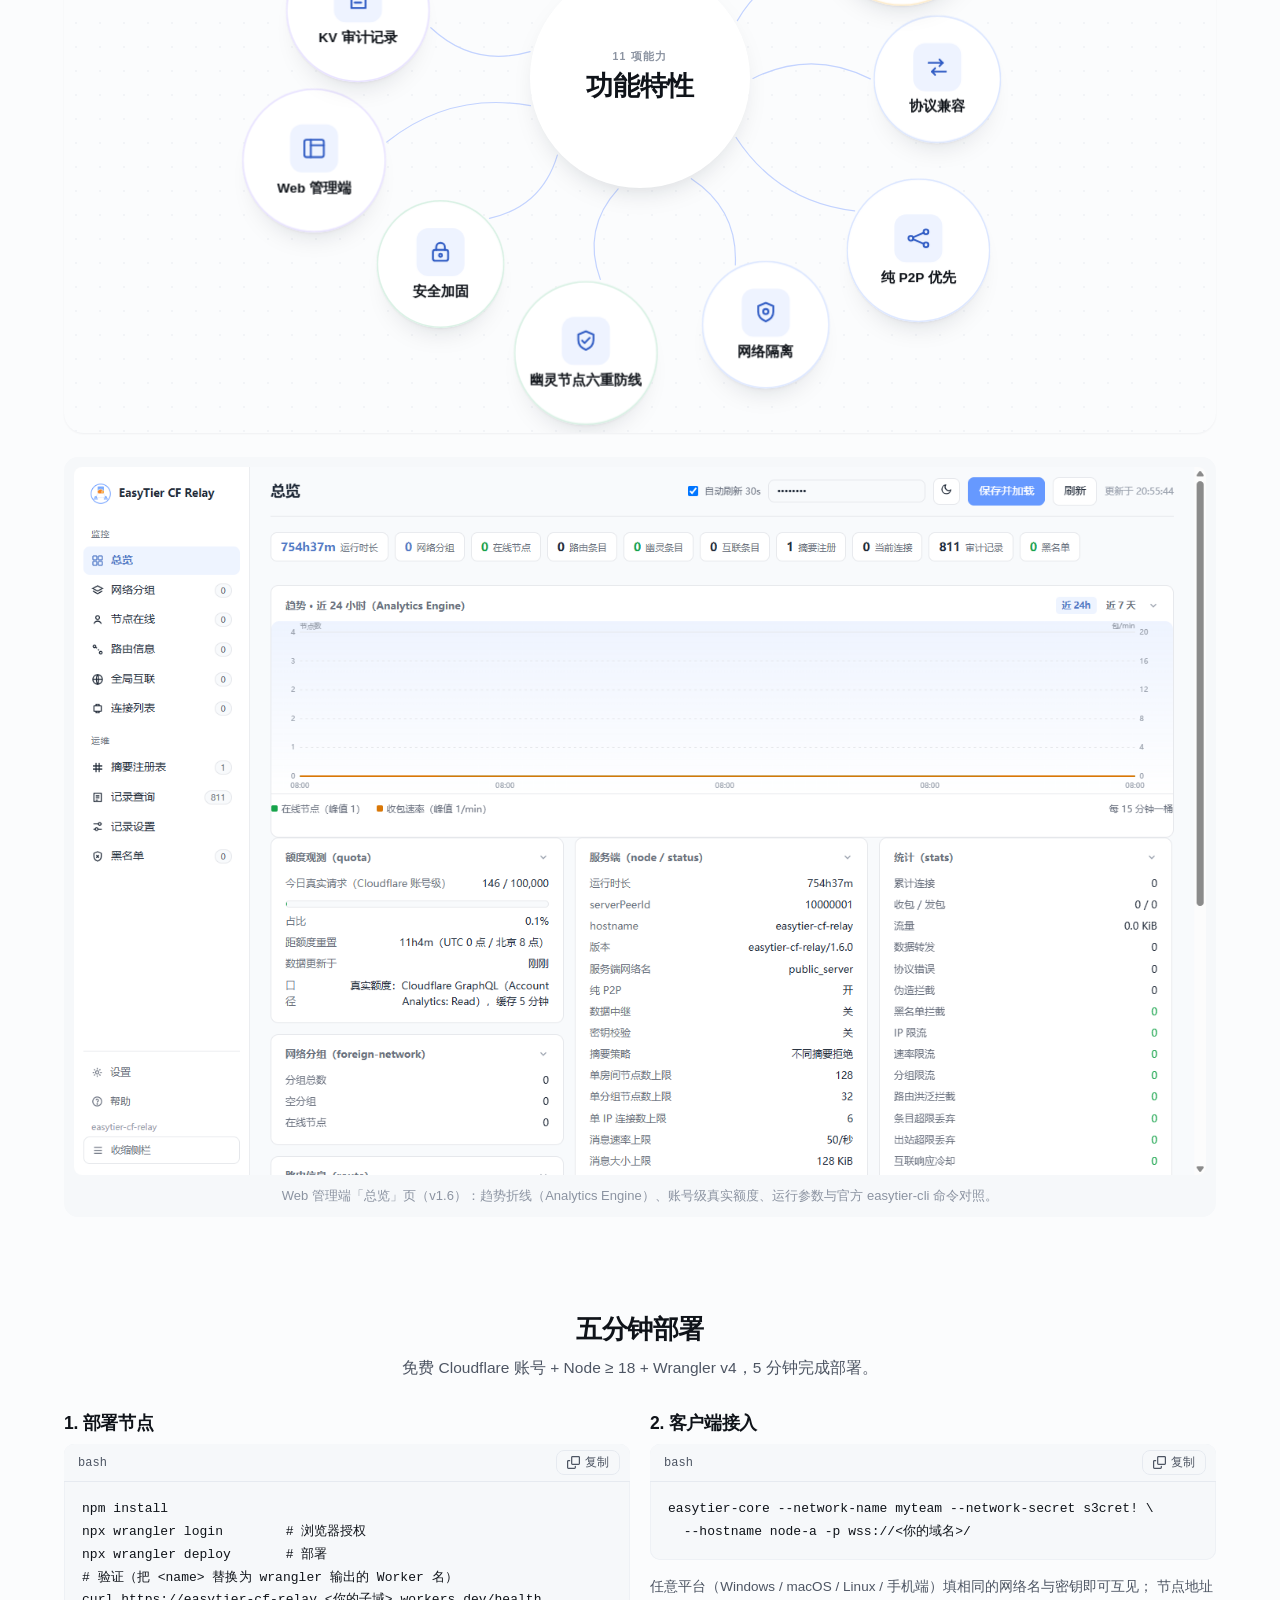
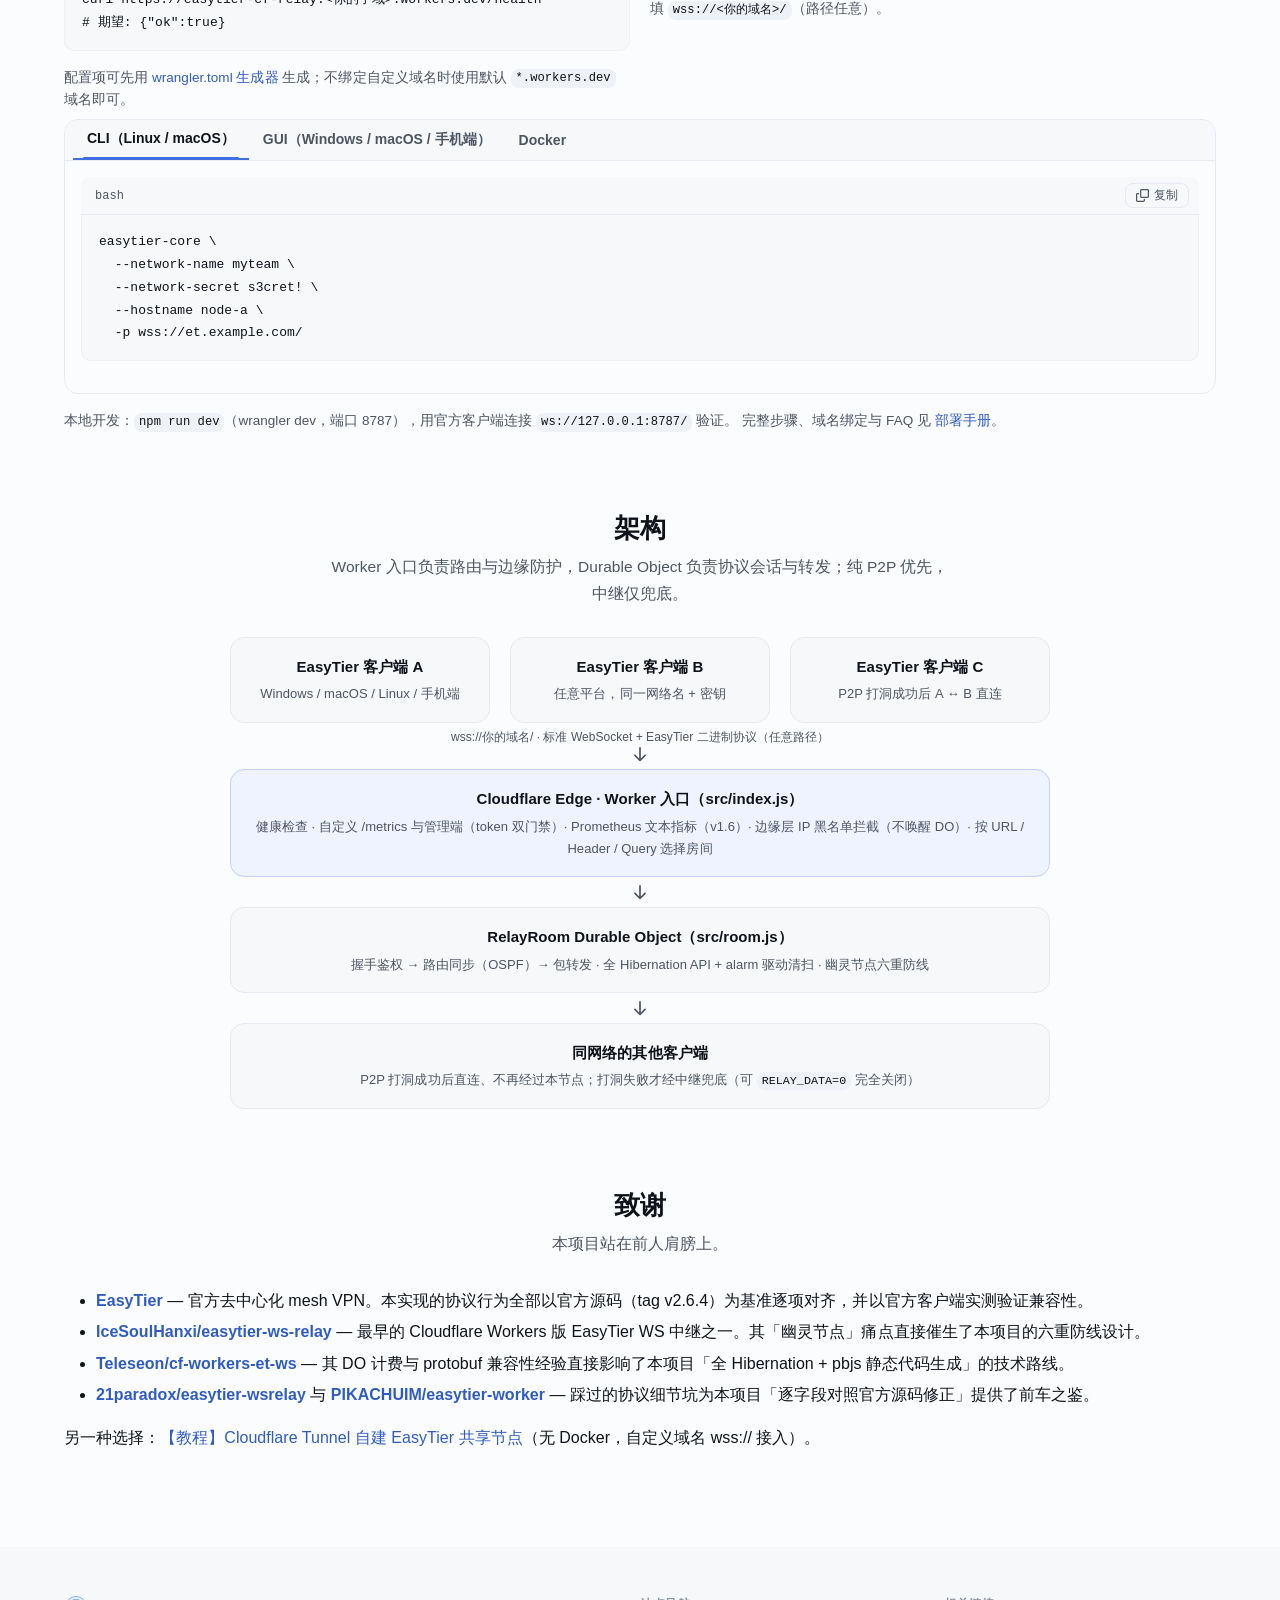
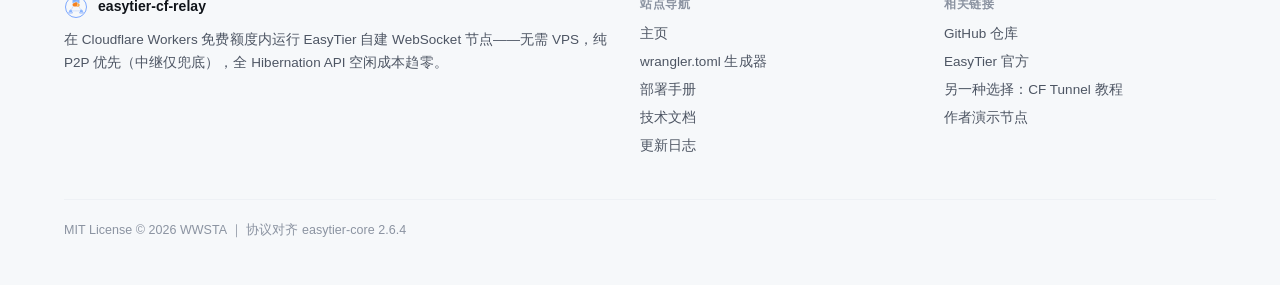
==== commit 0d3f43e4: "大更新（配合V1.6.2，花了我3周时间设计）" ====
--- a/index.html
+++ b/index.html
@@ -13,6 +13,8 @@
 <link rel="stylesheet" href="css/base.css">
 <link rel="stylesheet" href="css/components.css">
 <link rel="stylesheet" href="css/layout.css">
+<link rel="stylesheet" href="css/brand.css">
+<link rel="stylesheet" href="css/features-graph.css">
 </head>
 <body>
 
@@ -25,9 +27,16 @@
     <nav class="site-nav" aria-label="站点导航">
       <a href="index.html" class="active" aria-current="page">主页</a>
       <a href="generator.html">配置生成器</a>
-      <a href="deploy.html">部署手册</a>
-      <a href="technical.html">技术文档</a>
-      <a href="changelog.html">更新日志</a>
+      <details class="nav-dropdown">
+        <summary>文档
+          <svg viewBox="0 0 12 12" width="12" height="12" fill="none" stroke="currentColor" stroke-width="1.5" stroke-linecap="round" stroke-linejoin="round" aria-hidden="true"><path d="M3 4.5 6 7.5l3-3"/></svg>
+        </summary>
+        <div class="nav-dropdown-menu">
+          <a href="deploy.html">部署手册</a>
+          <a href="technical.html">技术文档</a>
+          <a href="changelog.html">更新日志</a>
+        </div>
+      </details>
     </nav>
     <div class="header-actions">
       <button class="icon-btn theme-toggle" type="button" data-theme-toggle aria-label="切换主题" title="切换主题">
@@ -50,61 +59,87 @@
   <!-- ================= Hero ================= -->
   <section class="hero">
     <div class="container">
-      <img class="hero-logo" src="assets/logo.svg" alt="EasyTier Cloudflare Relay" width="72" height="72">
-      <h1>easytier-cf-relay</h1>
-      <p class="hero-tagline">
-        在 Cloudflare Workers 免费额度内运行 EasyTier 自建 WebSocket 节点——<strong>无需 VPS</strong>，
-        客户端 <code>-p wss://&lt;你的域名&gt;/</code> 即可组网。纯 P2P 优先（中继仅兜底），
-        全 Hibernation API 空闲成本趋零。
-      </p>
-
-      <div class="badges">
-        <span class="badge badge-blue"><span class="dot"></span>v1.6.1</span>
-        <span class="badge badge-green"><span class="dot"></span>MIT License</span>
-        <span class="badge badge-purple"><span class="dot"></span>Cloudflare Workers + Durable Objects</span>
-        <span class="badge badge-green"><span class="dot"></span>easytier-core 2.6.4 官方客户端实测兼容</span>
-        <span class="badge badge-yellow"><span class="dot"></span>JavaScript</span>
-        <span class="badge"><span class="dot"></span>Wrangler v4</span>
-      </div>
-
-      <div class="hero-actions">
-        <a class="btn btn-lg btn-primary" href="generator.html">
-          <svg viewBox="0 0 16 16" width="16" height="16" fill="currentColor" aria-hidden="true"><path d="M7.25 1.5a.75.75 0 0 1 1.5 0v4.44l3.37-3.37a.75.75 0 1 1 1.06 1.06L9.81 7h4.44a.75.75 0 0 1 0 1.5h-4.44l3.37 3.37a.75.75 0 1 1-1.06 1.06L8.75 9.56v4.44a.75.75 0 0 1-1.5 0V9.56l-3.37 3.37a.75.75 0 0 1-1.06-1.06L6.19 8.5H1.75a.75.75 0 0 1 0-1.5h4.44L2.82 3.63a.75.75 0 0 1 1.06-1.06l3.37 3.37Z"/></svg>
-          生成 wrangler.toml
+      <div class="hero-copy">
+        <h1>easytier-cf-relay</h1>
+        <p class="hero-tagline">
+          在 Cloudflare Workers 免费额度内运行 EasyTier 自建 WebSocket 节点——<strong>无需 VPS</strong>，
+          客户端 <code>-p wss://&lt;你的域名&gt;/</code> 即可组网。纯 P2P 优先（中继仅兜底），
+          全 Hibernation API 空闲成本趋零。
+        </p>
+
+        <div class="badges">
+          <span class="badge badge-blue"><span class="dot"></span>v1.6.2</span>
+          <span class="badge badge-green"><span class="dot"></span>MIT License</span>
+          <span class="badge badge-purple"><span class="dot"></span>Cloudflare Workers + Durable Objects</span>
+          <span class="badge badge-green"><span class="dot"></span>easytier-core 2.6.4 官方客户端实测兼容</span>
+          <span class="badge badge-yellow"><span class="dot"></span>JavaScript</span>
+          <span class="badge"><span class="dot"></span>Wrangler v4</span>
+        </div>
+
+        <div class="hero-stats">
+          <div class="stat">
+            <div class="stat-value">¥0</div>
+            <div class="stat-label">VPS 成本（免费额度内运行）</div>
+          </div>
+          <div class="stat stat-green">
+            <div class="stat-value">≈5%</div>
+            <div class="stat-label">典型小网络日请求占用</div>
+          </div>
+          <div class="stat stat-purple">
+            <div class="stat-value">200~400ms</div>
+            <div class="stat-label">公网实测中继延迟（波动较大）</div>
+          </div>
+          <div class="stat stat-yellow">
+            <div class="stat-value">6 重</div>
+            <div class="stat-label">幽灵节点防线</div>
+          </div>
+        </div>
+      </div>
+
+      <div class="hero-stage">
+        <span class="hero-glow"></span>
+        <img class="hero-anim" src="assets/icon-anim.svg" alt="EasyTier CF Relay 图标演化动画" width="420" height="420">
+      </div>
+    </div>
+  </section>
+
+  <!-- ================= 开始使用 ================= -->
+  <section class="section" id="start">
+    <div class="container">
+      <div class="section-head">
+        <h2>开始使用</h2>
+        <p>四个入口按你的习惯挑：想省事就直接用生成器，想先弄懂就翻部署手册。</p>
+      </div>
+
+      <div class="entries">
+        <a class="entry primary" href="generator.html">
+          <span class="entry-icon"><svg viewBox="0 0 24 24" fill="none" stroke="currentColor" stroke-width="1.7" stroke-linecap="round" stroke-linejoin="round" aria-hidden="true"><path d="M4 7h9"/><path d="M19 7h1"/><circle cx="15.5" cy="7" r="2"/><path d="M4 17h3"/><path d="M13 17h7"/><circle cx="9.5" cy="17" r="2"/></svg></span>
+          <h3>wrangler.toml 生成器</h3>
+          <p>分类表单调整全部配置项（含额度观测与资源滥用防线），实时预览与校验，导出的文件可直接 <code>wrangler deploy</code>。</p>
+          <span class="entry-go">打开生成器 →</span>
         </a>
-        <a class="btn btn-lg" href="deploy.html">
-          <svg viewBox="0 0 16 16" width="16" height="16" fill="currentColor" aria-hidden="true"><path d="M0 1.75C0 .784.784 0 1.75 0h12.5C15.216 0 16 .784 16 1.75v11.5A1.75 1.75 0 0 1 14.25 15H1.75A1.75 1.75 0 0 1 0 13.25Zm1.75-.25a.25.25 0 0 0-.25.25v11.5c0 .138.112.25.25.25h12.5a.25.25 0 0 0 .25-.25V1.75a.25.25 0 0 0-.25-.25ZM3.75 4h8.5a.75.75 0 0 1 0 1.5h-8.5a.75.75 0 0 1 0-1.5Zm0 3h8.5a.75.75 0 0 1 0 1.5h-8.5a.75.75 0 0 1 0-1.5Zm0 3h5.5a.75.75 0 0 1 0 1.5h-5.5a.75.75 0 0 1 0-1.5Z"/></svg>
-          5 分钟部署
+
+        <a class="entry" href="deploy.html">
+          <span class="entry-icon"><svg viewBox="0 0 24 24" fill="none" stroke="currentColor" stroke-width="1.7" stroke-linecap="round" stroke-linejoin="round" aria-hidden="true"><path d="M12 3v11"/><path d="M8 10.5L12 14.5l4-4"/><path d="M4 19h16"/></svg></span>
+          <h3>部署手册</h3>
+          <p>5 分钟部署、域名绑定、客户端接入（CLI / GUI / Docker）、额度观测与成本核算、运维与 FAQ。</p>
+          <span class="entry-go">阅读部署手册 →</span>
         </a>
-        <a class="btn btn-lg" href="https://github.com/WWSTA/easytier-cf-relay" target="_blank" rel="noopener noreferrer">
-          <svg viewBox="0 0 16 16" width="16" height="16" fill="currentColor" aria-hidden="true"><path d="M8 0c4.42 0 8 3.58 8 8a8.013 8.013 0 0 1-5.45 7.59c-.4.08-.55-.17-.55-.38 0-.27.01-1.13.01-2.2 0-.75-.25-1.23-.54-1.48 1.78-.2 3.65-.88 3.65-3.95 0-.88-.31-1.59-.82-2.15.08-.2.36-1.02-.08-2.12 0 0-.67-.22-2.2.82-.64-.18-1.32-.27-2-.27-.68 0-1.36.09-2 .27-1.53-1.03-2.2-.82-2.2-.82-.44 1.1-.16 1.92-.08 2.12-.51.56-.82 1.28-.82 2.15 0 3.06 1.86 3.75 3.64 3.95-.23.2-.44.55-.51 1.07-.46.21-1.61.55-2.33-.66-.15-.24-.6-.83-1.23-.82-.67.01-.27.38.01.53.34.19.73.9.82 1.13.16.45.68 1.31 2.69.94 0 .67.01 1.3.01 1.49 0 .21-.15.45-.55.38A7.995 7.995 0 0 1 0 8c0-4.42 3.58-8 8-8Z"/></svg>
-          GitHub 仓库
+
+        <a class="entry" href="https://github.com/WWSTA/easytier-cf-relay" target="_blank" rel="noopener noreferrer">
+          <span class="entry-icon"><svg viewBox="0 0 24 24" fill="none" stroke="currentColor" stroke-width="1.7" stroke-linecap="round" stroke-linejoin="round" aria-hidden="true"><path d="M9 5L4.5 12L9 19"/><path d="M15 5l4.5 7L15 19"/></svg></span>
+          <h3>GitHub 仓库</h3>
+          <p>源码、Release 与 Issue；MIT License，欢迎自建、对照与反馈。</p>
+          <span class="entry-go">前往仓库 →</span>
         </a>
-        <a class="btn btn-lg" href="https://ouret.ccwu.cc/" target="_blank" rel="noopener noreferrer">
-          <svg viewBox="0 0 16 16" width="16" height="16" fill="currentColor" aria-hidden="true"><path fill-rule="evenodd" d="M8 16A8 8 0 1 1 8 0a8 8 0 0 1 0 16Zm0-1.5a6.5 6.5 0 1 0 0-13 6.5 6.5 0 0 0 0 13ZM5.5 7.25a1.25 1.25 0 1 0 0-2.5 1.25 1.25 0 0 0 0 2.5Zm5 0a1.25 1.25 0 1 0 0-2.5 1.25 1.25 0 0 0 0 2.5ZM4.76 9.85c.29-.35.8-.4 1.15-.11.55.44 1.28.63 2.09.63.81 0 1.54-.19 2.09-.63.35-.29.86-.24 1.15.11.29.35.24.86-.11 1.15-.85.7-1.93.87-3.13.87s-2.28-.17-3.13-.87a.815.815 0 0 1-.11-1.15Z"/></svg>
-          作者演示节点
-        </a>
-      </div>
-
-      <div class="hero-stats">
-        <div class="stat">
-          <div class="stat-value">¥0</div>
-          <div class="stat-label">VPS 成本（免费额度内运行）</div>
-        </div>
-        <div class="stat stat-green">
-          <div class="stat-value">≈5%</div>
-          <div class="stat-label">典型小网络日请求占用</div>
-        </div>
-        <div class="stat stat-purple">
-          <div class="stat-value">200~400ms</div>
-          <div class="stat-label">公网实测中继延迟（波动较大）</div>
-        </div>
-        <div class="stat stat-yellow">
-          <div class="stat-value">6 重</div>
-          <div class="stat-label">幽灵节点防线</div>
-        </div>
-      </div>
-
+
+        <button class="entry" type="button" data-copy-entry="wss://ouret.ccwu.cc">
+          <span class="entry-icon"><svg viewBox="0 0 24 24" fill="none" stroke="currentColor" stroke-width="1.7" stroke-linecap="round" stroke-linejoin="round" aria-hidden="true"><circle cx="12" cy="12" r="8.5"/><path d="M3.5 12h17"/><path d="M12 3.5c2.4 2.6 2.4 14.4 0 17c-2.4-2.6-2.4-14.4 0-17z"/></svg></span>
+          <h3>作者演示节点</h3>
+          <p>公网 demo（中继数据面默认关闭），可以直接连上试试组网效果。</p>
+          <span class="entry-go">点击复制 wss 地址</span>
+        </button>
+      </div>
     </div>
   </section>
 
@@ -116,83 +151,15 @@
         <p>协议字节级对齐官方实现，在免费额度内把「幽灵节点」等第三方实现的痛点逐一解决。</p>
       </div>
 
-      <div class="grid grid-3">
-        <article class="card feature-card">
-          <span class="feature-icon"><svg viewBox="0 0 24 24" fill="none" stroke="currentColor" stroke-width="1.7" stroke-linecap="round" stroke-linejoin="round" aria-hidden="true"><path d="M4 8h13"/><path d="M14 5l3 3-3 3"/><path d="M20 16H7"/><path d="M10 13l-3 3 3 3"/></svg></span>
-          <h3>协议兼容</h3>
-          <p>字节级对齐官方实现：握手 / OSPF 路由同步 / PeerCenter / 包转发，已用 easytier-core 2.6.4 官方客户端实测验证。</p>
-          <a class="feature-more" href="technical.html#4-协议实现详解">协议实现详解 →</a>
-        </article>
-
-        <article class="card feature-card">
-          <span class="feature-icon"><svg viewBox="0 0 24 24" fill="none" stroke="currentColor" stroke-width="1.7" stroke-linecap="round" stroke-linejoin="round" aria-hidden="true"><circle cx="5" cy="12" r="2.2"/><circle cx="19" cy="6" r="2.2"/><circle cx="19" cy="18" r="2.2"/><path d="M7.1 11.1l9.8-4.2"/><path d="M7.1 12.9l9.8 4.2"/></svg></span>
-          <h3>纯 P2P 优先</h3>
-          <p>宣告 <code>avoid_relay_data</code>，客户端优先直连打洞，中继只做兜底——可配置为完全关闭数据面（严格纯 P2P）。</p>
-          <a class="feature-more" href="technical.html#5-纯-p2p-模式">纯 P2P 模式 →</a>
-        </article>
-
-        <article class="card feature-card">
-          <span class="feature-icon"><svg viewBox="0 0 24 24" fill="none" stroke="currentColor" stroke-width="1.7" stroke-linecap="round" stroke-linejoin="round" aria-hidden="true"><path d="M12 3l7 3v5c0 4.5-3 7.5-7 9-4-1.5-7-4.5-7-9V6z"/><circle cx="12" cy="11" r="2.4"/></svg></span>
-          <h3>网络隔离</h3>
-          <p>网络名 + 密钥摘要（SipHash-1-3，与官方同算法）分组隔离，支持 <code>NETWORK_SECRETS</code> 服务端密钥校验。</p>
-          <a class="feature-more" href="deploy.html#54-安全">配置参考 →</a>
-        </article>
-
-        <article class="card feature-card">
-          <span class="feature-icon"><svg viewBox="0 0 24 24" fill="none" stroke="currentColor" stroke-width="1.7" stroke-linecap="round" stroke-linejoin="round" aria-hidden="true"><path d="M12 3l7 3v5c0 4.5-3 7.5-7 9-4-1.5-7-4.5-7-9V6z"/><path d="M8.5 11.5l2.3 2.3 4.7-4.7"/></svg></span>
-          <h3>幽灵节点六重防线</h3>
-          <p>握手超时 / 空闲超时 / 主动探活 + direct 覆盖与 reporter 追踪 / 路由老化 / 空分组自动删除，彻底解决幽灵路由条目。</p>
-          <a class="feature-more" href="technical.html#6-幽灵节点六重防线">六重防线 →</a>
-        </article>
-
-        <article class="card feature-card">
-          <span class="feature-icon"><svg viewBox="0 0 24 24" fill="none" stroke="currentColor" stroke-width="1.7" stroke-linecap="round" stroke-linejoin="round" aria-hidden="true"><rect x="5" y="10" width="14" height="10" rx="2"/><path d="M8 10V7.5a4 4 0 0 1 8 0V10"/><circle cx="12" cy="15" r="1.4"/></svg></span>
-          <h3>安全加固</h3>
-          <p>零指纹 <code>/health</code>、fail-closed 双门禁、三层事前限流、未知路径 tar pit、转发校验源身份、防路由投毒与摘要抢占。</p>
-          <a class="feature-more" href="technical.html#94-黑名单拦截双层免费额度优化">拦截层次说明 →</a>
-        </article>
-
-        <article class="card feature-card">
-          <span class="feature-icon"><svg viewBox="0 0 24 24" fill="none" stroke="currentColor" stroke-width="1.7" stroke-linecap="round" stroke-linejoin="round" aria-hidden="true"><rect x="3" y="4" width="18" height="16" rx="2"/><path d="M9 4v16"/><path d="M9 9h12"/></svg></span>
-          <h3>Web 管理端</h3>
-          <p>侧边栏九大功能页：总览 / 节点 / 路由 / 互联 / 连接 / 分组 / 摘要注册 / 记录 / 黑名单；服务端分页、各块统计、单个与批量操作。</p>
-          <a class="feature-more" href="deploy.html#82-web-管理端">管理端说明 →</a>
-        </article>
-
-        <article class="card feature-card">
-          <span class="feature-icon"><svg viewBox="0 0 24 24" fill="none" stroke="currentColor" stroke-width="1.7" stroke-linecap="round" stroke-linejoin="round" aria-hidden="true"><path d="M6 3h9l4 4v14H6z"/><path d="M15 3v4h4"/><path d="M9 12h6"/><path d="M9 16h6"/></svg></span>
-          <h3>KV 审计记录</h3>
-          <p>六类事件记录进 Workers KV（每类只占一条键，全生命周期共 11 条），支持「全部」跨类型合并查询；管理员登录与操作为硬审计。v1.6 起可选 IP 打码（<code>AUDIT_IP_MASK</code>）与按天留存清理（<code>AUDIT_RETENTION_DAYS</code>）。</p>
-          <a class="feature-more" href="technical.html#9-kv-审计与管理端黑名单">KV 审计设计 →</a>
-        </article>
-
-        <article class="card feature-card">
-          <span class="feature-icon"><svg viewBox="0 0 24 24" fill="none" stroke="currentColor" stroke-width="1.7" stroke-linecap="round" stroke-linejoin="round" aria-hidden="true"><circle cx="12" cy="12" r="8.5"/><path d="M6 6l12 12"/></svg></span>
-          <h3>管理端黑名单</h3>
-          <p>四类黑名单（节点 / 分组 / 摘要 / IP），操作自动拉黑；IP 拦截在 Worker 入口边缘层直接拒绝，重连风暴不唤醒 DO。</p>
-          <a class="feature-more" href="deploy.html#56-kv-审计记录-黑名单">黑名单行为 →</a>
-        </article>
-
-        <article class="card feature-card">
-          <span class="feature-icon"><svg viewBox="0 0 24 24" fill="none" stroke="currentColor" stroke-width="1.7" stroke-linecap="round" stroke-linejoin="round" aria-hidden="true"><path d="M4 14a8 8 0 1 1 16 0"/><path d="M12 14l4-4"/><circle cx="12" cy="14" r="1.6"/></svg></span>
-          <h3>免费额度内稳定运行</h3>
-          <p>Hibernation + alarm 自适应排程，典型小网络日请求量约为限额的 5%，空房间低至 288 请求/天，空闲成本趋零。</p>
-          <a class="feature-more" href="deploy.html#7-成本与额度">成本与额度 →</a>
-        </article>
-
-        <article class="card feature-card">
-          <span class="feature-icon"><svg viewBox="0 0 24 24" fill="none" stroke="currentColor" stroke-width="1.7" stroke-linecap="round" stroke-linejoin="round" aria-hidden="true"><path d="M3 20h18"/><path d="M4 16l4.5-4.5 3 3L16 9l4 4"/></svg></span>
-          <h3>观测升级（v1.6）</h3>
-          <p><code>/metrics?format=prometheus</code> 输出 25 个 <code>easytier_</code> 指标可接 Grafana；可选配置账号级真实额度（GraphQL，token 只在服务端）；绑定 Analytics Engine 后总览新增近 24h / 7 天趋势折线（纯 SVG，零图表库）。</p>
-          <a class="feature-more" href="deploy.html#581-额度观测与趋势v16可选">额度观测与趋势 →</a>
-        </article>
-
-        <article class="card feature-card">
-          <span class="feature-icon"><svg viewBox="0 0 24 24" fill="none" stroke="currentColor" stroke-width="1.7" stroke-linecap="round" stroke-linejoin="round" aria-hidden="true"><path d="M12 3l7 3v5c0 4.5-3 7.5-7 9-4-1.5-7-4.5-7-9V6z"/><path d="M12 8v4"/><path d="M12 15h.01"/></svg></span>
-          <h3>资源滥用防线（v1.6）</h3>
-          <p>路由洪泛 / 请求放大 / 出站与状态总量多维上限（全部 env 可调，0 = 关闭），均为处理途中同步检查——正常用户免费额度零开销；管理端新增防线计数与摘要抢占嫌疑记录（含来源 IP）。</p>
-          <a class="feature-more" href="technical.html#61-资源滥用防线v160">防线设计 →</a>
-        </article>
+      <div class="feature-graph" id="feature-graph">
+        <section class="feature-stage" id="feature-stage" aria-label="功能特性关系图谱">
+          <svg class="graph-links" id="feature-links" aria-hidden="true"></svg>
+          <div class="stage-hub" id="feature-hub">
+            <span class="hub-kicker" id="feature-hub-count">11 项能力</span>
+            <strong class="hub-title">功能特性</strong>
+          </div>
+          <div class="bubble-layer" id="feature-layer"></div>
+        </section>
       </div>
 
       <figure class="image-frame" style="margin-top: 24px">
@@ -202,11 +169,11 @@
     </div>
   </section>
 
-  <!-- ================= 快速开始 ================= -->
+  <!-- ================= 五分钟部署 ================= -->
   <section class="section" id="quickstart">
     <div class="container">
       <div class="section-head">
-        <h2>快速开始</h2>
+        <h2>五分钟部署</h2>
         <p>免费 Cloudflare 账号 + Node ≥ 18 + Wrangler v4，5 分钟完成部署。</p>
       </div>
 
@@ -326,105 +293,6 @@
     </div>
   </section>
 
-  <!-- ================= 成本与额度 ================= -->
-  <section class="section" id="cost">
-    <div class="container">
-      <div class="section-head">
-        <h2>成本与额度</h2>
-        <p>免费计划即可运行（SQLite 后端 Durable Objects 已对免费计划开放）。10 客户端典型小网络估算约 5,400 请求/天，约为限额的 5%。</p>
-      </div>
-
-      <div class="table-wrap">
-        <table>
-          <thead>
-            <tr><th>维度</th><th>免费计划额度</th><th>说明</th></tr>
-          </thead>
-          <tbody>
-            <tr><td>请求</td><td>100,000 / 天</td><td>含 WS 连接建立、入站 WS 消息（20:1 折算）、alarm 唤醒</td></tr>
-            <tr><td>Duration</td><td>13,000 GB-s / 天</td><td>Hibernation 状态不计费——全用 Hibernation API，空闲时成本趋近零</td></tr>
-            <tr><td>存储</td><td>5 GB / 账户</td><td>仅存路由元数据（KB 级）</td></tr>
-            <tr><td>KV 写</td><td>1,000 / 天</td><td>启用 KV 审计后：事件按 <code>RECORD_FLUSH_MS</code>（默认 10 分钟）节流镜像，每键理论最大 144 写/天；拒绝/查看事件不产生写入</td></tr>
-            <tr><td>KV 读</td><td>100,000 / 天</td><td>冷启动且 DO storage 为空时读取（每键一次）+ WS 升级的边缘黑名单检查（v1.4.0 起 isolate 缓存，默认每 30s 至多 1 次读）</td></tr>
-            <tr><td>单 DO 吞吐</td><td>~1,000 req/s（软限制）</td><td>单房间 64 peer 远达不到</td></tr>
-          </tbody>
-        </table>
-      </div>
-      <p class="small muted">
-        空房间经 alarm 空闲退避后仅 288 请求/天；被拉黑客户端的重连风暴在 Worker 入口即被 403，不唤醒 DO、零审计写入。
-        完整核算与升级选项见 <a href="deploy.html#7-成本与额度">部署手册 · 成本与额度</a>。
-      </p>
-    </div>
-  </section>
-
-  <!-- ================= 已知限制 ================= -->
-  <section class="section" id="limits">
-    <div class="container">
-      <div class="section-head">
-        <h2>已知限制</h2>
-        <p>诚实说明与官方 easytier-core 的差异，避免踩坑。</p>
-      </div>
-
-      <div class="table-wrap">
-        <table>
-          <thead>
-            <tr><th>限制</th><th>说明</th><th>影响</th></tr>
-          </thead>
-          <tbody>
-            <tr><td>不支持 secure mode（Noise）</td><td>v2.6.0+ 的可选加密握手。收到 NoiseHandshakeMsg 包会关闭连接（4003）</td><td>客户端使用默认（非 secure）模式即可</td></tr>
-            <tr><td>不执行 P2P 打洞</td><td>Workers 无 UDP 出口。打洞由客户端之间直接进行（本节点提供 rendezvous/路由信息）</td><td>双端均严格 NAT 时只能走中继</td></tr>
-            <tr><td>不做 KCP / QUIC 协议转换</td><td>KcpSrc/KcpDst/Quic* 包仅按 to_peer_id 转发</td><td>无（这些包本来就是端到端的）</td></tr>
-            <tr><td>不压缩 RPC</td><td>出站 algo=None</td><td>微量带宽差异，无功能影响</td></tr>
-            <tr><td>单房间串行（DO 单线程）</td><td>单 DO 软限制 ~1000 req/s；更大规模需房间分片（ROOM_HEADER/QUERY）</td><td>64 peer 默认上限内无感知</td></tr>
-            <tr><td>同组内 peerId 可被顶替</td><td>EasyTier 协议固有语义（重连顶替），组内成员互信（共享网络密钥）</td><td>顶替路径状态一致性已修复（先清后注）；组间风险由分组隔离与 <code>NETWORK_SECRETS</code> 防守</td></tr>
-            <tr><td>未配置 <code>NETWORK_SECRETS</code> 的抢占风险</td><td>先到者注册摘要后，不同密钥的后来者被拒（STRICT_DIGEST 隔离语义的另一面）</td><td><code>squat-suspect</code> 审计可见攻击 IP；删除分组/摘要注册可解锁；配置 <code>NETWORK_SECRETS</code> 即免疫（注册表自愈）</td></tr>
-            <tr><td>IPv6 子网信息</td><td>RoutePeerInfo 原样透传（raw 字节路径保留官方字段），但服务端自身不宣告 v6</td><td>客户端间 v6 组网不受影响</td></tr>
-          </tbody>
-        </table>
-      </div>
-      <p class="small muted">完整列表与实现细节见 <a href="technical.html#12-已知限制">技术文档 · 已知限制</a>。</p>
-    </div>
-  </section>
-
-  <!-- ================= 文档导航 ================= -->
-  <section class="section" id="docs">
-    <div class="container">
-      <div class="section-head">
-        <h2>文档</h2>
-        <p>三大文档已全文收录为网页版，支持「完整 / 精炼」两种阅读模式。</p>
-      </div>
-
-      <div class="grid grid-4">
-        <a class="card card-link feature-card" href="generator.html">
-          <span class="feature-icon"><svg viewBox="0 0 24 24" fill="none" stroke="currentColor" stroke-width="1.7" stroke-linecap="round" stroke-linejoin="round" aria-hidden="true"><path d="M14.5 3.5l6 6-9.5 9.5H5v-6z"/><path d="M12.5 5.5l6 6"/><path d="M4 21h16"/></svg></span>
-          <h3>wrangler.toml 生成器</h3>
-          <p>分类表单调整全部配置项，实时预览、校验并导出可直接部署的配置文件。</p>
-          <span class="feature-more">打开生成器 →</span>
-        </a>
-
-        <a class="card card-link feature-card" href="deploy.html">
-          <span class="feature-icon"><svg viewBox="0 0 24 24" fill="none" stroke="currentColor" stroke-width="1.7" stroke-linecap="round" stroke-linejoin="round" aria-hidden="true"><path d="M12 3v12"/><path d="M7.5 10.5L12 15l4.5-4.5"/><path d="M4 19h16"/></svg></span>
-          <h3>部署手册</h3>
-          <p>5 分钟部署、全部配置项、域名绑定、客户端接入、额度观测与趋势、成本额度、运维与 FAQ（728 行全文）。</p>
-          <span class="feature-more">阅读部署手册 →</span>
-        </a>
-
-        <a class="card card-link feature-card" href="technical.html">
-          <span class="feature-icon"><svg viewBox="0 0 24 24" fill="none" stroke="currentColor" stroke-width="1.7" stroke-linecap="round" stroke-linejoin="round" aria-hidden="true"><path d="M9 4L4 12l5 8"/><path d="M15 4l5 8-5 8"/></svg></span>
-          <h3>技术文档</h3>
-          <p>协议实现详解、幽灵节点六重防线、资源滥用防线、额度观测与趋势、KV 审计与黑名单、与官方对比（597 行全文）。</p>
-          <span class="feature-more">阅读技术文档 →</span>
-        </a>
-
-        <a class="card card-link feature-card" href="changelog.html">
-          <span class="feature-icon"><svg viewBox="0 0 24 24" fill="none" stroke="currentColor" stroke-width="1.7" stroke-linecap="round" stroke-linejoin="round" aria-hidden="true"><circle cx="12" cy="12" r="8.5"/><path d="M12 7.5V12l3 2"/></svg></span>
-          <h3>更新日志</h3>
-          <p>v1.0.0 → v1.6.1 各版本变更明细与花费记录（Keep a Changelog 格式，465 行全文）。</p>
-          <span class="feature-more">查看更新日志 →</span>
-        </a>
-      </div>
-    </div>
-  </section>
-
   <!-- ================= 致谢 ================= -->
   <section class="section" id="credits">
     <div class="container">
@@ -443,14 +311,6 @@
       <p>
         另一种选择：<a href="https://github.com/orgs/EasyTier/discussions/2512" target="_blank" rel="noopener noreferrer">【教程】Cloudflare Tunnel 自建 EasyTier 共享节点</a>（无 Docker，自定义域名 wss:// 接入）。
       </p>
-
-      <div class="alert alert-warning">
-        <p class="alert-title">
-          <svg viewBox="0 0 16 16" width="16" height="16" fill="currentColor" aria-hidden="true"><path d="M6.457 1.047c.659-1.234 2.427-1.234 3.086 0l6.082 11.378A1.75 1.75 0 0 1 14.082 15H1.918a1.75 1.75 0 0 1-1.543-2.575Zm1.763.707a.25.25 0 0 0-.44 0L1.698 13.132a.25.25 0 0 0 .22.368h12.164a.25.25 0 0 0 .22-.368Zm.53 3.996v2.5a.75.75 0 0 1-1.5 0v-2.5a.75.75 0 0 1 1.5 0ZM9 11a1 1 0 1 1-2 0 1 1 0 0 1 2 0Z"/></svg>
-          <span>免责声明</span>
-        </p>
-        <p class="mb-0">本项目仅供学习交流使用，请勿用于任何商业用途或非法用途。使用本项目代码造成的任何后果，原作者概不负责。</p>
-      </div>
     </div>
   </section>
 
@@ -474,7 +334,6 @@
           <li><a href="deploy.html">部署手册</a></li>
           <li><a href="technical.html">技术文档</a></li>
           <li><a href="changelog.html">更新日志</a></li>
-          <li><a href="网页说明文档.md">网页说明文档</a></li>
         </ul>
       </div>
       <div>
@@ -488,12 +347,12 @@
       </div>
     </div>
     <div class="footer-bottom">
-      <span>MIT License © 2026 WWSTA ｜ 协议对齐 easytier-core 2.6.4 ｜ 由国产大模型辅助开发（明细见更新日志）</span>
-      <span>本项目仅供学习交流，请勿用于任何商业用途或非法用途。</span>
+      <span>MIT License © 2026 WWSTA ｜ 协议对齐 easytier-core 2.6.4</span>
     </div>
   </div>
 </footer>
 
 <script src="js/main.js"></script>
+<script src="js/features-graph.js"></script>
 </body>
 </html>
--- a/css/brand.css
+++ b/css/brand.css
@@ -0,0 +1,1006 @@
+/* ==========================================================================
+   brand.css · 站点设计系统（按《人人都是 UI 设计师》的 20 条军规重建）
+   --------------------------------------------------------------------------
+   设计基调（规则 01）：冷静、工程感、可信——中性无衬线、小圆角、克制的蓝。
+   做法（规则 02）：先灰度后上色。层级由「字号 + 字重 + 颜色」三者共同承担
+   （规则 03/04），颜色只用于主操作与状态（规则 06/14）。
+   空间：从过度留白收回（规则 07）、内容不拉满（规则 08）、组间距>组内距（规则 09）。
+   排版：行长 45-75 字符、行高与字号成反比（规则 11）、混排基线对齐（规则 12）。
+   细节：浅底深字（规则 14）、色彩之外再加形状（规则 15）、强调色边框（规则 16）、
+        图标不放大而是加容器（规则 18）、能不用边框就不用（规则 19）。
+
+   说明：原有 variables/base/components/layout/generator.css 仍保留（保证所有组件
+   都有基础样式），本文件最后加载，负责把整套视觉语言替换掉。
+   ========================================================================== */
+
+/* --------------------------------------------------------------------------
+   1. 色阶（规则 13：中性灰 10 档 + 品牌蓝 8 档 + 语义色各 4 档）
+   -------------------------------------------------------------------------- */
+:root {
+  color-scheme: light;
+
+  /* 中性灰：页面底 → 卡片 → 细线 → 正文 → 辅助 → 弱化 */
+  --bg-default: #fbfcfd;
+  --bg-subtle: #f6f8fa;
+  --bg-inset: #f1f4f8;
+  --bg-muted: #eaeef4;
+  --bg-header: rgba(251, 252, 253, .82);
+  --bg-overlay: #ffffff;
+  --border-default: #e6eaf0;
+  --border-muted: #eef1f5;
+  --fg-default: #0f1319;
+  --fg-muted: #4d5563;
+  --fg-subtle: #8b93a1;
+  --fg-on-emphasis: #ffffff;
+
+  /* 品牌蓝：500 是品牌色，600 作主按钮，700 作正文链接（对比度足够） */
+  --brand-50: #eef3ff;
+  --brand-100: #dbe6ff;
+  --brand-200: #c3d3ff;
+  --brand-300: #9bb5ff;
+  --brand-500: #6699ff;
+  --brand-600: #3f6fe0;
+  --brand-700: #2f5bc4;
+  --brand-800: #254a9e;
+
+  --accent-fg: var(--brand-700);
+  --accent-emphasis: var(--brand-600);
+  --accent-muted: var(--brand-200);
+  --accent-subtle: var(--brand-50);
+
+  /* 语义色：浅底 + 深字（规则 14） */
+  --success-fg: #14724b;   --success-emphasis: #0f7b52;   --success-subtle: #e8f6ef;
+  --attention-fg: #8a5a00; --attention-subtle: #fff6e5;
+  --danger-fg: #a4231a;    --danger-emphasis: #b42318;    --danger-subtle: #fdecea;
+  --done-fg: #5b3fbf;      --done-subtle: #f2eeff;
+
+  /* 代码 */
+  --code-bg: #eef1f5;
+  --code-block-bg: #f6f8fa;
+
+  /* 阴影：只用来托起层级，不用来描边（规则 19） */
+  --shadow-small: 0 1px 2px rgba(16, 24, 40, .05);
+  --shadow-medium: 0 12px 32px -18px rgba(16, 24, 40, .28);
+  --shadow-large: 0 28px 64px -32px rgba(16, 24, 40, .34);
+
+  /* 布局尺度（规则 07/08：留白充足，但内容不拉满） */
+  --header-height: 64px;
+  --container-max: 1200px;
+  --radius: 8px;
+  --radius-lg: 14px;
+
+  --hero-glow-a: rgba(63, 111, 224, .10);
+  --hero-glow-b: rgba(245, 130, 32, .07);
+}
+
+html[data-theme="dark"] {
+  color-scheme: dark;
+
+  --bg-default: #0a0e15;
+  --bg-subtle: #10151f;
+  --bg-inset: #151c28;
+  --bg-muted: #1c2431;
+  --bg-header: rgba(10, 14, 21, .82);
+  --bg-overlay: #111722;
+  --border-default: #232c3b;
+  --border-muted: #1a2230;
+  --fg-default: #e9eef7;
+  --fg-muted: #a3adbd;
+  --fg-subtle: #6f7b8d;
+  --fg-on-emphasis: #ffffff;
+
+  --brand-50: #16223c;
+  --brand-100: #1a2a4a;
+  --brand-200: #24365c;
+  --brand-300: #3d5a94;
+  --brand-500: #7aa6ff;
+  --brand-600: #6699ff;
+  --brand-700: #9bb5ff;
+  --brand-800: #b9cbff;
+
+  --accent-fg: var(--brand-700);
+  --accent-emphasis: var(--brand-600);
+  --accent-muted: var(--brand-300);
+  --accent-subtle: var(--brand-50);
+
+  --success-fg: #5fd3a4;   --success-emphasis: #2f9e70;   --success-subtle: #0f2a20;
+  --attention-fg: #f0c46a; --attention-subtle: #2a2213;
+  --danger-fg: #ff9b91;    --danger-emphasis: #d9534a;    --danger-subtle: #2b1614;
+  --done-fg: #b9a5ff;      --done-subtle: #201a33;
+
+  --code-bg: #1a2230;
+  --code-block-bg: #0f1621;
+
+  --shadow-small: 0 1px 2px rgba(0, 0, 0, .35);
+  --shadow-medium: 0 16px 40px -20px rgba(0, 0, 0, .65);
+  --shadow-large: 0 32px 72px -36px rgba(0, 0, 0, .75);
+}
+
+/* --------------------------------------------------------------------------
+   2. 排版（规则 03/11：字号不滥用，层级交给字重与颜色；行长与行高联动）
+   -------------------------------------------------------------------------- */
+body {
+  background: var(--bg-default);
+  color: var(--fg-default);
+  font-size: 16px;
+  line-height: 1.7;
+  letter-spacing: .002em;
+}
+
+h1, h2, h3, h4, h5, h6 {
+  color: var(--fg-default);
+  letter-spacing: -.018em;
+}
+
+h1 {
+  font-size: 52px;
+  line-height: 1.06;
+  font-weight: 680;
+  letter-spacing: -.03em;
+  border: 0;
+  padding: 0;
+  margin: 0 0 18px;
+}
+
+h2 {
+  font-size: 27px;
+  line-height: 1.3;
+  font-weight: 650;
+  border: 0;
+  padding: 0;
+  margin: 0 0 10px;
+}
+
+h3 {
+  font-size: 17.5px;
+  line-height: 1.45;
+  font-weight: 600;
+  margin: 0 0 8px;
+}
+
+h4 {
+  font-size: 14px;
+  line-height: 1.5;
+  font-weight: 600;
+  letter-spacing: 0;
+  margin: 0 0 10px;
+}
+
+p { margin: 0 0 12px; }
+p:last-child { margin-bottom: 0; }
+
+a { color: var(--accent-fg); text-decoration: none; }
+a:hover { color: var(--brand-800); text-decoration: underline; text-underline-offset: 3px; }
+
+strong { font-weight: 650; }
+
+.muted { color: var(--fg-muted); }
+.small { font-size: 13.5px; line-height: 1.65; }
+
+/* 行内代码：不再抢眼（规则 03） */
+code {
+  background: var(--code-bg);
+  color: var(--fg-default);
+  border-radius: 5px;
+  padding: .12em .38em;
+  font-size: .9em;
+}
+
+/* 段落行长（规则 11：45-75 字符） */
+.markdown-body p,
+.markdown-body li,
+.section-head p,
+.hero .hero-tagline {
+  max-width: 72ch;
+}
+
+/* --------------------------------------------------------------------------
+   3. 容器与区块（规则 07/08/09）
+   -------------------------------------------------------------------------- */
+.container {
+  max-width: var(--container-max);
+  padding: 0 24px;
+}
+.container-narrow { max-width: 960px; }
+
+.section { padding: 80px 0 0; }
+
+/* 组间距 > 组内距：标题块与内容拉开，标题内部收紧（规则 09） */
+.section-head { margin: 0 0 30px; text-align: center; }
+.section-head h2 { margin-bottom: 8px; }
+.section-head p {
+  color: var(--fg-muted);
+  font-size: 15.5px;
+  line-height: 1.7;
+  margin: 0 auto;
+}
+
+.grid { gap: 20px; }
+/* 栅格子项允许收缩：否则两栏里的长命令行会把整页撑宽（规则 08） */
+.grid > * { min-width: 0; }
+.code-block pre { overflow-x: auto; }
+
+/* --------------------------------------------------------------------------
+   4. 顶栏（规则 04：未选中项弱化，当前项靠字重+颜色跳出）
+   -------------------------------------------------------------------------- */
+.site-header {
+  height: var(--header-height);
+  background: var(--bg-header);
+  border-bottom: 1px solid var(--border-muted);
+  backdrop-filter: saturate(180%) blur(12px);
+}
+.header-inner { height: 100%; gap: 28px; }
+
+.brand { gap: 10px; font-size: 14.5px; font-weight: 600; color: var(--fg-default); }
+.brand img { width: 26px; height: 26px; border-radius: 7px; }
+.brand:hover { color: var(--fg-default); text-decoration: none; }
+
+.site-nav { gap: 4px; overflow: visible; }
+.site-nav a {
+  position: relative;
+  padding: 6px 10px;
+  border-radius: 7px;
+  color: var(--fg-subtle);
+  font-size: 14px;
+  font-weight: 500;
+  transition: color .15s, background-color .15s;
+}
+.site-nav a:hover { color: var(--fg-default); background: var(--bg-subtle); text-decoration: none; }
+.site-nav a.active { color: var(--fg-default); font-weight: 600; background: transparent; }
+.site-nav a.active::after {
+  content: ""; position: absolute; left: 10px; right: 10px; bottom: -19px;
+  height: 2px; border-radius: 2px; background: var(--accent-emphasis);
+}
+
+/* 「文档」下拉：与导航项同一套字重/颜色，菜单用浮层而不是常驻链接（规则 04/19） */
+.nav-dropdown { position: relative; display: flex; align-items: center; }
+.nav-dropdown > summary {
+  position: relative;
+  display: inline-flex;
+  align-items: center;
+  gap: 4px;
+  padding: 6px 10px;
+  border-radius: 7px;
+  color: var(--fg-subtle);
+  font-size: 14px;
+  font-weight: 500;
+  white-space: nowrap;
+  cursor: pointer;
+  list-style: none;
+  user-select: none;
+  transition: color .15s, background-color .15s;
+}
+.nav-dropdown > summary::-webkit-details-marker { display: none; }
+.nav-dropdown > summary:hover { color: var(--fg-default); background: var(--bg-subtle); }
+.nav-dropdown > summary.active { color: var(--fg-default); font-weight: 600; }
+.nav-dropdown > summary.active::after {
+  content: ""; position: absolute; left: 10px; right: 10px; bottom: -19px;
+  height: 2px; border-radius: 2px; background: var(--accent-emphasis);
+}
+.nav-dropdown > summary svg { opacity: .7; transition: transform .15s; }
+.nav-dropdown[open] > summary svg { transform: rotate(180deg); }
+.nav-dropdown-menu {
+  position: absolute;
+  top: calc(100% + 16px);
+  left: 0;
+  z-index: 60;
+  display: flex;
+  flex-direction: column;
+  gap: 2px;
+  min-width: 168px;
+  padding: 6px;
+  border-radius: 10px;
+  background: var(--bg-overlay);
+  box-shadow: 0 0 0 1px var(--border-muted), var(--shadow-large);
+}
+.nav-dropdown-menu a { padding: 8px 10px; border-radius: 7px; color: var(--fg-muted); font-size: 14px; }
+.nav-dropdown-menu a:hover { color: var(--fg-default); background: var(--bg-subtle); text-decoration: none; }
+.nav-dropdown-menu a.active { color: var(--accent-fg); background: var(--accent-subtle); font-weight: 600; }
+.nav-dropdown-menu a.active::after { display: none; }
+html[data-theme="dark"] .site-nav a.active::after,
+html[data-theme="dark"] .nav-dropdown > summary.active::after { background: var(--accent-emphasis); }
+html[data-theme="dark"] .nav-dropdown-menu a.active::after { display: none; }
+
+.icon-btn {
+  border: 0;
+  background: transparent;
+  color: var(--fg-subtle);
+  border-radius: 8px;
+}
+.icon-btn:hover { color: var(--fg-default); background: var(--bg-subtle); }
+
+/* 次要按钮：安静（规则 06） */
+.btn, .github-btn {
+  border: 1px solid var(--border-default);
+  background: transparent;
+  color: var(--fg-muted);
+  border-radius: var(--radius);
+  font-weight: 550;
+}
+.btn:hover, .github-btn:hover {
+  color: var(--fg-default);
+  border-color: var(--brand-300);
+  background: var(--bg-subtle);
+}
+.btn.btn-primary {
+  background: var(--accent-emphasis);
+  border-color: var(--accent-emphasis);
+  color: #fff;
+  box-shadow: 0 1px 2px rgba(16, 24, 40, .12);
+}
+.btn.btn-primary:hover {
+  background: var(--brand-700);
+  border-color: var(--brand-700);
+  color: #fff;
+}
+.btn-sm { padding: 4px 11px; font-size: 12.5px; }
+
+/* --------------------------------------------------------------------------
+   5. Hero（规则 04/06/08/16：左文右图，首屏不放按钮，指标只留数字与说明）
+   -------------------------------------------------------------------------- */
+.hero {
+  padding: 88px 0 56px;
+  text-align: left;
+  overflow: visible;
+}
+.hero::before {
+  /* 旧版整页径向光晕：会在窄屏横向溢出，且与舞台光晕重复——关闭（规则 19：能减就减） */
+  display: none;
+}
+.hero > .container {
+  display: flex;
+  align-items: center;
+  gap: 72px;
+  position: relative;
+}
+.hero-copy { flex: 0 0 56%; max-width: 640px; min-width: 0; }
+.hero h1 { margin: 0 0 18px; }
+.hero .hero-tagline {
+  color: var(--fg-muted);
+  font-size: 17.5px;
+  line-height: 1.72;
+  margin: 0 0 26px;
+  max-width: 58ch;
+}
+.hero .hero-tagline strong { color: var(--fg-default); font-weight: 600; }
+
+/* 徽章：浅底深字 + 圆点形状（规则 14/15）；始终与标题左对齐 */
+.hero .badges { justify-content: flex-start; margin-bottom: 26px; }
+.badge {
+  gap: 6px;
+  padding: 3px 9px 3px 8px;
+  border: 0;
+  border-radius: 6px;
+  background: var(--bg-subtle);
+  color: var(--fg-muted);
+  font-size: 12px;
+  font-weight: 550;
+  letter-spacing: .005em;
+}
+.badge .dot, .badge::before { width: 6px; height: 6px; }
+.badge-blue   { background: var(--brand-50);      color: var(--brand-700); }
+.badge-green  { background: var(--success-subtle); color: var(--success-fg); }
+.badge-purple { background: var(--done-subtle);    color: var(--done-fg); }
+.badge-yellow { background: var(--attention-subtle); color: var(--attention-fg); }
+.badge-red    { background: var(--danger-subtle);  color: var(--danger-fg); }
+
+/* 指标：一排安静的数字，不做成四个盒子（规则 19） */
+.hero-stats {
+  display: grid;
+  grid-template-columns: repeat(4, 1fr);
+  gap: 0 28px;
+  max-width: none;
+  margin: 42px 0 0;
+  text-align: left;
+}
+.stat {
+  padding: 0;
+  border: 0;
+  border-radius: 0;
+  background: none;
+  box-shadow: none;
+}
+.stat-value {
+  font-size: 26px;
+  line-height: 1.2;
+  font-weight: 650;
+  letter-spacing: -.025em;
+  color: var(--fg-default);
+}
+.stat-label {
+  margin-top: 4px;
+  font-size: 12.5px;
+  line-height: 1.5;
+  color: var(--fg-subtle);
+}
+/* 语义色不参与：四个数字统一深色，让「字号 + 标签」承担层级（规则 02/04） */
+.hero-stats .stat .stat-value { color: var(--fg-default); }
+
+/* 动画舞台：图标保持自然比例与 380px 的舒适尺寸（规则 18） */
+.hero-stage {
+  position: relative;
+  flex: 1 1 0;
+  min-width: 0;
+  display: flex;
+  align-items: center;
+  justify-content: center;
+  min-height: 440px;
+}
+.hero-glow {
+  position: absolute;
+  width: 380px;
+  max-width: 100%;
+  aspect-ratio: 1 / 1;
+  height: auto;
+  border-radius: 50%;
+  background-image: linear-gradient(45deg, rgba(251, 174, 64, .9) 62%, rgba(102, 153, 255, .9) 32%);
+  filter: blur(64px);
+  opacity: .28;
+  pointer-events: none;
+}
+.hero-anim { position: relative; display: block; width: 380px; height: 380px; }
+
+/* --------------------------------------------------------------------------
+   6. 开始使用（规则 06/16/18/19：卡片不用边框，主卡用顶部强调色条）
+   -------------------------------------------------------------------------- */
+.entries { display: grid; grid-template-columns: 1fr; gap: 20px; }
+.entry {
+  display: flex;
+  flex-direction: column;
+  padding: 26px 24px;
+  border: 0;
+  border-radius: var(--radius-lg);
+  background: var(--bg-overlay);
+  color: inherit;
+  box-shadow: inset 0 3px 0 var(--brand-500), var(--shadow-small);
+  transition: box-shadow .18s, transform .18s;
+}
+.entry:hover {
+  color: inherit;
+  text-decoration: none;
+  box-shadow: inset 0 3px 0 var(--brand-600), var(--shadow-medium);
+  transform: translateY(-2px);
+}
+.entry-icon {
+  display: inline-flex;
+  align-items: center;
+  justify-content: center;
+  width: 48px;
+  height: 48px;
+  margin-bottom: 16px;
+  border: 0;
+  border-radius: 12px;
+  background: var(--accent-subtle);
+  color: var(--accent-fg);
+}
+.entry-icon svg { width: 26px; height: 26px; }
+.entry h3 { margin: 0 0 6px; font-size: 16.5px; }
+.entry p {
+  flex: 1;                     /* 说明长短不一时，底部的入口链接仍能对齐 */
+  color: var(--fg-muted);
+  font-size: 14px;
+  line-height: 1.7;
+}
+.entry p code { white-space: nowrap; }
+.entry-go {
+  margin-top: 16px;
+  font-size: 13.5px;
+  font-weight: 600;
+  color: var(--accent-fg);
+}
+/* 四个入口使用同一档顶部强调条；悬停时统一加深（规则 16） */
+.entry.primary {
+  background: var(--bg-overlay);
+  box-shadow: inset 0 3px 0 var(--brand-500), var(--shadow-small);
+}
+.entry.primary:hover { box-shadow: inset 0 3px 0 var(--brand-600), var(--shadow-medium); }
+
+/* 入口卡按钮变体：演示节点改为「点击复制」，按钮与链接卡渲染一致 */
+button.entry {
+  font: inherit;
+  text-align: left;
+  width: 100%;
+  cursor: pointer;
+}
+.entry-go.copied { color: var(--success-fg); }
+
+/* --------------------------------------------------------------------------
+   7. 卡片（规则 02/18/19：白卡浮在浅灰底上，靠阴影与留白分区）
+   -------------------------------------------------------------------------- */
+.card {
+  padding: 24px;
+  border: 0;
+  border-radius: var(--radius-lg);
+  background: var(--bg-overlay);
+  box-shadow: var(--shadow-small);
+  transition: box-shadow .18s, transform .18s;
+}
+.card:hover {
+  border: 0;
+  box-shadow: var(--shadow-medium);
+  transform: translateY(-2px);
+}
+.feature-card {
+  padding: 26px 24px;
+  box-shadow: inset 0 3px 0 var(--brand-300), var(--shadow-small);
+}
+.feature-card:hover { box-shadow: inset 0 3px 0 var(--brand-500), var(--shadow-medium); }
+.feature-card .feature-icon {
+  width: 48px;
+  height: 48px;
+  margin-bottom: 14px;
+  border: 0;
+  border-radius: 12px;
+  background: var(--accent-subtle);
+  color: var(--accent-fg);
+}
+.feature-card .feature-icon svg { width: 26px; height: 26px; }
+.feature-card h3 { margin: 0 0 6px; font-size: 16px; }
+.feature-card p {
+  color: var(--fg-muted);
+  font-size: 13.8px;
+  line-height: 1.7;
+}
+.feature-card .feature-more {
+  margin-top: 12px;
+  font-size: 13px;
+  font-weight: 600;
+  color: var(--accent-fg);
+}
+
+/* 后台截图：垫一层浅底、去掉边框（规则 17/19） */
+.image-frame {
+  margin-top: 28px;
+  padding: 10px;
+  border: 0;
+  border-radius: var(--radius-lg);
+  background: var(--bg-subtle);
+}
+.image-frame img { border-radius: 8px; display: block; }
+.image-frame figcaption { margin-top: 10px; font-size: 13px; color: var(--fg-subtle); }
+
+/* --------------------------------------------------------------------------
+   8. 表格（规则 19：只留横向细线，去掉外框与竖线）
+   -------------------------------------------------------------------------- */
+.table-wrap { border: 0; border-radius: 0; overflow-x: auto; }
+.table-wrap table { border: 0; }
+.markdown-body table, .table-wrap table { width: 100%; border-collapse: collapse; }
+.markdown-body th, .markdown-body td {
+  border: 0;
+  border-bottom: 1px solid var(--border-muted);
+  padding: 12px 14px;
+  font-size: 14px;
+  line-height: 1.6;
+  vertical-align: top;
+}
+.markdown-body thead th {
+  background: transparent;
+  color: var(--fg-subtle);
+  font-size: 12.5px;
+  font-weight: 600;
+  letter-spacing: .02em;
+  border-bottom: 1px solid var(--border-default);
+}
+.markdown-body tbody tr:last-child td { border-bottom: 0; }
+.markdown-body tbody tr:hover td { background: var(--bg-subtle); }
+
+/* --------------------------------------------------------------------------
+   9. 代码块与提示框（规则 14/16/19）
+   -------------------------------------------------------------------------- */
+.code-block {
+  border: 0;
+  border-radius: 10px;
+  background: var(--code-block-bg);
+  box-shadow: inset 0 0 0 1px var(--border-muted);
+}
+.code-block pre { padding: 16px 18px; }
+.code-block code { background: none; padding: 0; font-size: 13px; line-height: 1.75; }
+.code-block [data-lang] { color: var(--fg-subtle); }
+
+.alert {
+  border: 0;
+  border-left: 3px solid var(--accent-emphasis);
+  border-radius: 0 var(--radius) var(--radius) 0;
+  background: var(--accent-subtle);
+  color: var(--fg-default);
+  padding: 16px 18px;
+}
+.alert-title { color: var(--accent-fg); font-weight: 600; }
+.alert-warning { border-left-color: var(--attention-fg); background: var(--attention-subtle); }
+.alert-warning .alert-title { color: var(--attention-fg); }
+.alert-note { border-left-color: var(--accent-emphasis); }
+.alert-tip { border-left-color: var(--success-fg); background: var(--success-subtle); }
+.alert-tip .alert-title { color: var(--success-fg); }
+.alert-caution, .alert-danger, .alert-important {
+  border-left-color: var(--danger-fg); background: var(--danger-subtle);
+}
+.alert-caution .alert-title, .alert-danger .alert-title, .alert-important .alert-title { color: var(--danger-fg); }
+
+/* 选项卡：选中项靠字重与下划线，不靠整块填充（规则 04/06） */
+.tab-nav { border-bottom: 1px solid var(--border-muted); gap: 4px; }
+.tab-nav .tab, .tab-nav button {
+  color: var(--fg-subtle);
+  font-weight: 500;
+  border: 0;
+  background: none;
+  padding: 8px 12px;
+}
+.tab-nav .tab.active, .tab-nav button.active {
+  color: var(--fg-default);
+  font-weight: 600;
+  border-bottom: 2px solid var(--accent-emphasis);
+  background: none;
+}
+
+.pill {
+  display: inline-block;
+  padding: 1px 8px;
+  border-radius: 5px;
+  background: var(--accent-subtle);
+  color: var(--accent-fg);
+  font-size: 12px;
+  font-weight: 600;
+}
+
+/* --------------------------------------------------------------------------
+   10. 文档页（规则 04/11/19：更窄的正文、更安静的侧栏、更少的线）
+   -------------------------------------------------------------------------- */
+.doc-layout {
+  grid-template-columns: 232px minmax(0, 1fr);
+  gap: 56px;
+  padding: 44px 24px 96px;
+}
+.doc-sidebar {
+  font-size: 13.5px;
+  color: var(--fg-subtle);
+}
+.doc-sidebar .toc-title {
+  font-size: 12px;
+  font-weight: 600;
+  letter-spacing: .06em;
+  text-transform: uppercase;
+  color: var(--fg-subtle);
+  margin-bottom: 10px;
+}
+.doc-sidebar a {
+  display: block;
+  padding: 4px 10px;
+  border-left: 2px solid transparent;
+  color: var(--fg-muted);
+  font-size: 13.5px;
+  border-radius: 0 6px 6px 0;
+}
+.doc-sidebar a:hover { color: var(--fg-default); background: var(--bg-subtle); text-decoration: none; }
+.doc-sidebar a.active {
+  color: var(--accent-fg);
+  font-weight: 600;
+  border-left-color: var(--accent-emphasis);
+  background: var(--accent-subtle);
+}
+.doc-sidebar .toc-h3 a { padding-left: 22px; font-size: 13px; color: var(--fg-subtle); }
+
+.doc-article { max-width: 820px; }
+.doc-toolbar { border-bottom: 1px solid var(--border-muted); padding-bottom: 14px; margin-bottom: 28px; }
+.doc-meta { color: var(--fg-subtle); font-size: 12.5px; }
+.doc-meta a { color: var(--accent-fg); }
+
+.markdown-body { font-size: 16px; line-height: 1.78; color: var(--fg-default); }
+.markdown-body h1 { font-size: 40px; line-height: 1.12; margin: 0 0 18px; }
+.markdown-body h2 {
+  font-size: 24px;
+  line-height: 1.35;
+  margin: 56px 0 16px;
+  padding-top: 0;
+  border-top: 0;
+}
+.markdown-body h3 { font-size: 18px; margin: 36px 0 12px; }
+.markdown-body h4 { font-size: 15px; margin: 28px 0 10px; }
+.markdown-body blockquote {
+  margin: 20px 0;
+  padding: 2px 0 2px 18px;
+  border-left: 3px solid var(--border-default);
+  color: var(--fg-muted);
+  background: none;
+}
+.markdown-body hr { border: 0; border-top: 1px solid var(--border-muted); margin: 40px 0; }
+.markdown-body ul, .markdown-body ol { padding-left: 22px; }
+.markdown-body li { margin: 6px 0; }
+.markdown-body img { border-radius: 10px; }
+
+/* 阅读模式切换：安静的分段控件 */
+.segmented { border: 1px solid var(--border-default); border-radius: 8px; padding: 2px; background: var(--bg-subtle); }
+.segmented button, .segmented .seg {
+  border: 0; background: none; color: var(--fg-subtle);
+  font-size: 12.5px; padding: 4px 10px; border-radius: 6px;
+}
+.segmented button.active, .segmented .seg.active {
+  background: var(--bg-overlay); color: var(--fg-default);
+  box-shadow: var(--shadow-small); font-weight: 600;
+}
+
+/* --------------------------------------------------------------------------
+   11. 生成器（规则 05/12/19：标签弱化、组内紧凑组间留白、输入框细线）
+   -------------------------------------------------------------------------- */
+.generator-hero { padding: 56px 0 8px; text-align: center; }
+.generator-hero h1 { font-size: 38px; margin-bottom: 14px; }
+.generator-hero > p {
+  max-width: 78ch;
+  margin: 0 auto;
+  color: var(--fg-muted);
+  font-size: 15.5px;
+}
+
+.generator-column { min-width: 0; }
+.generator-presets {
+  position: relative;
+  display: flex;
+  flex-wrap: wrap;
+  align-items: center;
+  gap: 10px 12px;
+  margin: 0 0 16px;
+  padding: 12px 46px 12px 14px;
+  border-radius: 12px;
+  background: var(--bg-overlay);
+  box-shadow: var(--shadow-small);
+}
+.generator-presets .presets-label {
+  margin: 0;
+  color: var(--fg-default);
+  font-size: 13px;
+  font-weight: 600;
+}
+.presets-actions { display: flex; flex: 1 1 auto; flex-wrap: wrap; gap: 8px; }
+.preset-help { position: absolute; top: 14px; right: 14px; }
+.preset-help > summary {
+  display: inline-flex;
+  align-items: center;
+  justify-content: center;
+  width: 24px;
+  height: 24px;
+  border-radius: 50%;
+  background: var(--bg-subtle);
+  color: var(--fg-subtle);
+  font-size: 13px;
+  font-weight: 700;
+  cursor: pointer;
+  list-style: none;
+  user-select: none;
+}
+.preset-help > summary::-webkit-details-marker { display: none; }
+.preset-help > summary:hover,
+.preset-help[open] > summary { color: var(--accent-fg); background: var(--accent-subtle); }
+.preset-help-panel {
+  position: absolute;
+  top: calc(100% + 8px);
+  right: 0;
+  z-index: 30;
+  width: min(380px, calc(100vw - 48px));
+  padding: 16px;
+  border-radius: 12px;
+  background: var(--bg-overlay);
+  box-shadow: 0 0 0 1px var(--border-muted), var(--shadow-large);
+  color: var(--fg-muted);
+  font-size: 13px;
+  line-height: 1.65;
+}
+.preset-help-panel p { margin: 0 0 8px; }
+.preset-help-title { color: var(--fg-default); font-size: 13.5px; font-weight: 600; }
+.preset-help-panel ul { display: grid; gap: 6px; margin: 0 0 10px; padding-left: 18px; }
+.preset-help-panel li { margin: 0; }
+.preset-help-panel code { font-size: 12px; }
+.preset-help-note { margin: 0 !important; color: var(--fg-subtle); font-size: 12.5px; }
+
+.generator-grid { gap: 24px; align-items: start; }
+
+.gen-group {
+  border: 0;
+  border-radius: var(--radius-lg);
+  background: var(--bg-overlay);
+  box-shadow: var(--shadow-small);
+  margin-bottom: 14px;
+  overflow: hidden;
+}
+.gen-group > summary {
+  padding: 14px 18px;
+  background: var(--bg-overlay);
+  border-bottom: 1px solid var(--border-muted);
+}
+.gen-group:not([open]) > summary { border-bottom: 0; }
+.gen-group-title { font-size: 14px; font-weight: 600; color: var(--fg-default); }
+.gen-group-desc { color: var(--fg-subtle); font-size: 12.5px; }
+.gen-items { padding: 6px 18px 16px; }
+
+.gen-item { padding: 14px 0; border-bottom: 1px solid var(--border-muted); }
+.gen-item:last-child { border-bottom: 0; }
+.gen-item-head { margin-bottom: 8px; }
+/* 键名与中文名基线对齐（规则 12） */
+.gen-label { display: inline-flex; align-items: baseline; gap: 8px; }
+.gen-label code {
+  font-size: 12px;
+  background: var(--bg-subtle);
+  color: var(--fg-muted);
+  padding: 2px 7px;
+}
+.gen-label > span { color: var(--fg-default); font-size: 13.5px; font-weight: 550; }
+
+.gen-input {
+  border: 1px solid var(--border-default);
+  border-radius: 7px;
+  background: var(--bg-default);
+  color: var(--fg-default);
+  font-size: 13.5px;
+  padding: 8px 11px;
+  transition: border-color .15s, box-shadow .15s;
+}
+.gen-input:focus {
+  border-color: var(--brand-500);
+  box-shadow: 0 0 0 3px var(--brand-50);
+  outline: none;
+}
+.gen-help { color: var(--fg-subtle); font-size: 12.5px; line-height: 1.6; }
+.gen-msg.is-error { color: var(--danger-fg); }
+.gen-msg.is-warn { color: var(--attention-fg); }
+.gen-item.has-error .gen-input { border-color: var(--danger-fg); }
+
+.switch-track { background: var(--bg-muted); }
+.switch input:checked + .switch-track { background: var(--accent-emphasis); }
+.switch-text { color: var(--fg-muted); font-size: 12.5px; }
+
+.gen-preview {
+  border: 0;
+  border-radius: var(--radius-lg);
+  background: var(--bg-overlay);
+  box-shadow: var(--shadow-small);
+  overflow: hidden;
+}
+.preview-head {
+  padding: 10px 14px;
+  border-bottom: 1px solid var(--border-muted);
+  background: var(--bg-overlay);
+}
+.preview-title { color: var(--fg-muted); font-size: 12.5px; font-weight: 600; }
+.gen-preview pre {
+  margin: 0;
+  background: var(--bg-subtle);
+  color: #24292f;
+  font-size: 12.3px;
+  line-height: 1.75;
+  padding: 16px;
+}
+.gen-preview pre code { background: none; color: inherit; font-size: inherit; }
+/* 浅色代码配色：与页面同一套明度秩序，不再固定黑底 */
+.gen-preview pre .tok-k { color: #0550ae; }
+.gen-preview pre .tok-s { color: #116329; }
+.gen-preview pre .tok-n { color: #953800; }
+.gen-preview pre .tok-c { color: #6e7781; }
+.gen-preview pre .tok-h { color: #8250df; }
+.gen-preview pre .tok-b { color: #cf222e; }
+
+html[data-theme="dark"] .gen-preview pre {
+  background: #0d1420;
+  color: #dbe4f5;
+}
+html[data-theme="dark"] .gen-preview pre .tok-k { color: #9bb5ff; }
+html[data-theme="dark"] .gen-preview pre .tok-s { color: #a5e8c4; }
+html[data-theme="dark"] .gen-preview pre .tok-n { color: #f0c46a; }
+html[data-theme="dark"] .gen-preview pre .tok-c { color: #6b7789; }
+html[data-theme="dark"] .gen-preview pre .tok-h { color: #f0a5c0; }
+html[data-theme="dark"] .gen-preview pre .tok-b { color: #d8a8ff; }
+.gen-extra-msgs .alert { margin-top: 12px; }
+
+.generator-hero .alert { max-width: 900px; margin: 22px auto 0; text-align: left; }
+
+/* 关闭状态的条目仍然可读，只做弱化（规则 04） */
+.gen-item.is-off > .gen-input,
+.gen-item.is-off > .gen-help,
+.gen-item.is-off > .gen-pair-fields { opacity: .55; }
+
+/* --------------------------------------------------------------------------
+   12. 页脚（规则 19：不画线，用底色分区）
+   -------------------------------------------------------------------------- */
+.site-footer {
+  margin-top: 96px;
+  padding: 48px 0 44px;
+  border-top: 0;
+  background: var(--bg-subtle);
+  font-size: 13.5px;
+  color: var(--fg-muted);
+}
+.footer-grid { gap: 48px; }
+.footer-brand { gap: 9px; font-weight: 600; color: var(--fg-default); }
+.footer-brand img { width: 22px; height: 22px; border-radius: 6px; }
+.footer-grid h4 { color: var(--fg-subtle); font-size: 12px; letter-spacing: .05em; text-transform: uppercase; }
+.footer-grid a { color: var(--fg-muted); }
+.footer-grid a:hover { color: var(--accent-fg); }
+.footer-grid ul { margin: 0; padding: 0; list-style: none; }
+.footer-grid li { margin: 5px 0; }
+.footer-bottom {
+  margin-top: 36px;
+  padding-top: 18px;
+  border-top: 1px solid var(--border-muted);
+  color: var(--fg-subtle);
+  font-size: 12.5px;
+}
+
+/* --------------------------------------------------------------------------
+   13. 响应式（规则 10：小屏主动收敛大字号，不做等比缩放）
+   -------------------------------------------------------------------------- */
+@media (max-width: 1080px) {
+  .hero { padding: 72px 0 56px; }
+  .hero > .container { gap: 48px; }
+  .hero h1 { font-size: 44px; }
+  .hero .hero-tagline { font-size: 16.5px; }
+  .hero-stage { min-height: 360px; }
+  .hero-anim { width: 320px; height: 320px; }
+  .hero-stats { grid-template-columns: repeat(2, 1fr); gap: 22px 28px; }
+  .section { padding: 72px 0 0; }
+  .section-head h2 { font-size: 24px; }
+  .doc-layout { grid-template-columns: 210px minmax(0, 1fr); gap: 36px; }
+  .generator-grid { grid-template-columns: 1fr; }
+}
+
+@media (max-width: 768px) {
+  .nav-dropdown { display: block; width: 100%; }
+  .nav-dropdown > summary {
+    width: 100%;
+    padding: 10px 12px;
+    color: var(--fg-subtle);
+    font-size: 12.5px;
+    font-weight: 600;
+    letter-spacing: .04em;
+  }
+  .nav-dropdown > summary svg { display: none; }
+  .nav-dropdown > summary.active { background: transparent; }
+  .nav-dropdown > summary.active::after { display: none; }
+  .nav-dropdown-menu {
+    position: static;
+    min-width: 0;
+    padding: 0 0 4px;
+    background: transparent;
+    box-shadow: none;
+    gap: 0;
+  }
+  .nav-dropdown-menu a { padding: 10px 12px 10px 24px; }
+  .nav-dropdown-menu a.active { background: var(--bg-subtle); }
+}
+
+@media (max-width: 860px) {
+  h1 { font-size: 36px; line-height: 1.12; }
+  h2 { font-size: 22px; }
+  .hero { padding: 56px 0 44px; text-align: left; }
+  .hero > .container { flex-direction: column; align-items: flex-start; gap: 36px; }
+  .hero-copy { flex: none; max-width: none; width: 100%; }
+  .hero h1 { font-size: 38px; }
+  .hero .hero-tagline { font-size: 16px; max-width: none; }
+  .hero-stage { width: 100%; min-height: 300px; flex-direction: column; }
+  .hero-anim { width: 260px; height: 260px; }
+  .hero-glow { width: 260px; height: 260px; }
+  .hero-stats { grid-template-columns: repeat(2, 1fr); gap: 20px 24px; margin-top: 32px; }
+  .section { padding: 56px 0 0; }
+  .section-head { margin-bottom: 22px; }
+  .entries { grid-template-columns: 1fr; gap: 14px; }
+  .features, .grid-3, .grid-4 { grid-template-columns: 1fr; }
+  .grid-2 { grid-template-columns: 1fr; }
+  .doc-layout { grid-template-columns: minmax(0, 1fr); padding: 28px 20px 72px; }
+  .doc-article { max-width: none; }
+  .markdown-body h1 { font-size: 30px; }
+  .markdown-body h2 { font-size: 21px; margin-top: 40px; }
+  .footer-grid { grid-template-columns: 1fr; gap: 28px; }
+  .site-footer { margin-top: 64px; padding: 36px 0 32px; }
+}
+
+@media (max-width: 700px) {
+  .site-nav { display: none; }
+  .hero h1 { font-size: 32px; }
+  .stat-value { font-size: 22px; }
+  .feature-card { padding: 22px 20px; }
+}
+
+/* 动画降级：只关闭悬停位移，保留一次性的图标演化动画 */
+@media (prefers-reduced-motion: reduce) {
+  .entry:hover, .card:hover { transform: none; }
+}
+
+/* 入口区列数（放在最后，避免被上面的窄屏覆盖） */
+@media (min-width: 700px) { .entries { grid-template-columns: repeat(2, 1fr); } }
+@media (min-width: 1080px) { .entries { grid-template-columns: repeat(4, 1fr); } }
--- a/css/features-graph.css
+++ b/css/features-graph.css
@@ -0,0 +1,366 @@
+/* 首页「功能特性」气泡图谱 — 由 demo/features-bubbles.html 适配而来 */
+
+.feature-graph {
+    --cat-net: #3f6fe0;   --cat-net-soft: #dbe6ff;
+    --cat-sec: #0f7b52;   --cat-sec-soft: #d7f0e3;
+    --cat-ops: #6a4bd8;   --cat-ops-soft: #e7e1ff;
+    --cat-quota: #9a6200; --cat-quota-soft: #ffedcc;
+  }
+  html[data-theme="dark"] .feature-graph {
+    --cat-net: #9bb5ff;   --cat-net-soft: #1a2a4a;
+    --cat-sec: #5fd3a4;   --cat-sec-soft: #0f2a20;
+    --cat-ops: #b9a5ff;   --cat-ops-soft: #201a33;
+    --cat-quota: #f0c46a; --cat-quota-soft: #2a2213;
+  }
+  .bubble[data-cat="net"]   { --cat: var(--cat-net);   --cat-soft: var(--cat-net-soft); }
+  .bubble[data-cat="sec"]   { --cat: var(--cat-sec);   --cat-soft: var(--cat-sec-soft); }
+  .bubble[data-cat="ops"]   { --cat: var(--cat-ops);   --cat-soft: var(--cat-ops-soft); }
+  .bubble[data-cat="quota"] { --cat: var(--cat-quota); --cat-soft: var(--cat-quota-soft); }
+  .bubble { --cat: var(--brand-500); --cat-soft: var(--brand-200); }
+
+  
+
+  .feature-stage {
+    position: relative;
+    width: 100%;
+    height: clamp(620px, calc(100vh - 190px), 760px);
+    overflow: hidden;
+    border-radius: 20px;
+    background: var(--bg-default);
+    box-shadow: var(--shadow-small);
+  }
+  .feature-stage::before {
+    content: "";
+    position: absolute;
+    inset: 0;
+    background-image: radial-gradient(circle, var(--border-muted) 1px, transparent 1.2px);
+    background-size: 24px 24px;
+    opacity: .7;
+    pointer-events: none;
+  }
+
+  /* ---------- 连线 ---------- */
+  .graph-links {
+    position: absolute;
+    inset: 0;
+    z-index: 0;
+    width: 100%;
+    height: 100%;
+    overflow: visible;
+    pointer-events: none;
+    opacity: 1;
+    transition: opacity .22s;
+  }
+  .graph-links path {
+    fill: none;
+    stroke: var(--brand-200);
+    stroke-width: 1.2;
+    stroke-linecap: round;
+    vector-effect: non-scaling-stroke;
+    transition: stroke .15s;
+  }
+  html[data-theme="dark"] .graph-links path { stroke: var(--brand-300); }
+  .graph-links path.is-hot { stroke: var(--brand-500); }
+  .feature-stage.has-active .graph-links { opacity: .12; }
+
+  /* ---------- 中心节点 ---------- */
+  .stage-hub {
+    position: absolute;
+    top: 50%;
+    left: 50%;
+    z-index: 2;
+    display: flex;
+    flex-direction: column;
+    align-items: center;
+    justify-content: center;
+    width: clamp(180px, 19vw, 220px);
+    height: clamp(180px, 19vw, 220px);
+    padding: 24px;
+    border-radius: 50%;
+    background: var(--bg-overlay);
+    box-shadow: var(--shadow-medium);
+    text-align: center;
+    cursor: grab;
+    touch-action: none;
+    user-select: none;
+    will-change: transform;
+    transform: translate(calc(-50% + var(--hub-dx, 0px)), calc(-50% + var(--hub-dy, 0px)));
+    transition: opacity .25s;
+  }
+  .stage-hub.is-dragging { cursor: grabbing; }
+  .hub-kicker {
+    color: var(--fg-subtle);
+    font-size: 10.5px;
+    font-weight: 600;
+    letter-spacing: .12em;
+    text-transform: uppercase;
+  }
+  .stage-hub .hub-title {
+    margin: 4px 0 6px;
+    font-size: clamp(22px, 2.1vw, 27px);
+    line-height: 1.2;
+  }
+    .feature-stage.has-active .stage-hub {
+    opacity: 0;
+    visibility: hidden;
+    transform: translate(calc(-50% + var(--hub-dx, 0px)), calc(-50% + var(--hub-dy, 0px))) scale(.96);
+    pointer-events: none;
+  }
+
+  .bubble-layer {
+    position: absolute;
+    inset: 0;
+    z-index: 1;
+    pointer-events: none;
+  }
+
+  /* ---------- 功能节点 ---------- */
+  .bubble {
+    position: absolute;
+    top: 0;
+    left: 0;
+    pointer-events: auto;
+    will-change: transform, width, height;
+  }
+  .bubble-scale {
+    position: absolute;
+    inset: 0;
+    overflow: hidden;
+    border-radius: 50%;
+    background: var(--bg-overlay);
+    box-shadow:
+      inset 0 0 0 1.5px var(--cat-soft),
+      0 1px 2px rgba(16, 24, 40, .05),
+      0 18px 34px -26px rgba(16, 24, 40, .32);
+    transition: transform .18s, box-shadow .18s, opacity .22s, border-radius .22s;
+  }
+  html[data-theme="dark"] .bubble-scale {
+    box-shadow:
+      inset 0 0 0 2px var(--cat-soft),
+      0 1px 2px rgba(0, 0, 0, .35),
+      0 20px 38px -26px rgba(0, 0, 0, .8);
+  }
+
+  .bubble-toggle {
+    position: absolute;
+    inset: 0;
+    z-index: 1;
+    display: flex;
+    flex-direction: column;
+    align-items: center;
+    justify-content: center;
+    gap: 8px;
+    padding: 14px;
+    border: 0;
+    border-radius: 50%;
+    background: transparent;
+    color: inherit;
+    font: inherit;
+    text-align: center;
+    cursor: grab;
+    touch-action: none;
+    user-select: none;
+    transition: opacity .16s, visibility .16s;
+  }
+  .bubble-toggle:focus-visible { outline: 3px solid var(--brand-300); outline-offset: -4px; }
+  .bubble-title {
+    max-width: 100%;
+    overflow-wrap: anywhere;
+    color: var(--fg-default);
+    font-size: 13.5px;
+    font-weight: 600;
+    line-height: 1.25;
+  }
+  .bubble-icon {
+    display: inline-flex;
+    flex: none;
+    align-items: center;
+    justify-content: center;
+    width: 48px;
+    height: 48px;
+    border-radius: 12px;
+    background: var(--accent-subtle);
+    color: var(--accent-fg);
+  }
+  .bubble-icon svg { width: 26px; height: 26px; }
+
+  .bubble:not(.is-active):hover .bubble-scale {
+    transform: scale(1.035);
+    box-shadow:
+      inset 0 0 0 2px var(--cat),
+      0 22px 42px -28px rgba(16, 24, 40, .38);
+  }
+  .bubble.is-dragging { z-index: 40; }
+  .bubble.is-dragging .bubble-toggle { cursor: grabbing; }
+  .bubble.is-dragging .bubble-scale {
+    transform: scale(1.05);
+    box-shadow:
+      inset 0 0 0 2px var(--cat),
+      0 24px 48px -26px rgba(16, 24, 40, .42);
+  }
+
+  /* ---------- 原位放大的详情层 ---------- */
+  .bubble-detail {
+    position: absolute;
+    inset: 0;
+    z-index: 2;
+    display: flex;
+    align-items: center;
+    justify-content: center;
+    padding: 30px;
+    opacity: 0;
+    visibility: hidden;
+    pointer-events: none;
+    transition: opacity .18s, visibility .18s;
+  }
+  .detail-inner {
+    display: flex;
+    flex-direction: column;
+    align-items: flex-start;
+    gap: 9px;
+    width: min(300px, 78%);
+    max-height: 100%;
+    overflow: auto;
+    text-align: left;
+    scrollbar-width: thin;
+  }
+  .detail-title {
+    margin: 0;
+    color: var(--fg-default);
+    font-size: 19px;
+    font-weight: 650;
+    line-height: 1.3;
+  }
+  .detail-desc {
+    margin: 0;
+    color: var(--fg-muted);
+    font-size: 13.5px;
+    line-height: 1.72;
+  }
+  .detail-link {
+    margin-top: 2px;
+    color: var(--accent-fg);
+    font-size: 13px;
+    font-weight: 600;
+    text-decoration: none;
+  }
+  .detail-link:hover { text-decoration: underline; }
+
+  .bubble-close {
+    position: absolute;
+    top: 14%;
+    right: 14%;
+    z-index: 3;
+    display: inline-flex;
+    align-items: center;
+    justify-content: center;
+    width: 30px;
+    height: 30px;
+    padding: 0;
+    border: 0;
+    border-radius: 50%;
+    background: var(--bg-subtle);
+    color: var(--fg-muted);
+    font: 400 19px/1 system-ui, sans-serif;
+    cursor: pointer;
+    opacity: 0;
+    visibility: hidden;
+    pointer-events: none;
+    transition: opacity .16s, visibility .16s, background-color .16s, color .16s;
+  }
+  .bubble-close:hover { background: var(--accent-subtle); color: var(--accent-fg); }
+  .bubble-close:focus-visible { outline: 3px solid var(--brand-300); outline-offset: 2px; }
+
+  .bubble.is-active { z-index: 60; }
+  .bubble.is-active .bubble-scale {
+    border-radius: 50%;
+    box-shadow: 0 0 0 3px var(--brand-300), var(--shadow-large);
+  }
+  .bubble.is-active .bubble-toggle { opacity: 0; visibility: hidden; pointer-events: none; }
+  .bubble.is-active .bubble-detail { opacity: 1; visibility: visible; pointer-events: auto; transition-delay: .1s; }
+  .bubble.is-active .bubble-close { opacity: 1; visibility: visible; pointer-events: auto; }
+  .bubble.is-dimmed { opacity: .28; }
+  .bubble.is-dimmed .bubble-toggle { pointer-events: none; }
+
+  .feature-graph.is-mobile .feature-stage {
+    display: flex;
+    flex-direction: column;
+    height: auto;
+    min-height: 0;
+    overflow: visible;
+    padding: 24px 16px 28px;
+    border-radius: 18px;
+  }
+  .feature-graph.is-mobile .feature-stage::before { display: none; }
+  .feature-graph.is-mobile .graph-links { display: none; }
+  .feature-graph.is-mobile .stage-hub {
+    position: static;
+    width: auto;
+    height: auto;
+    margin: 0 0 20px;
+    padding: 14px;
+    border-radius: 14px;
+    background: transparent;
+    box-shadow: none;
+    cursor: default;
+    transform: none;
+  }
+  .feature-graph.is-mobile .stage-hub .hub-title { margin: 2px 0 4px; font-size: 23px; }
+  .feature-graph.is-mobile .feature-stage.has-active .stage-hub { opacity: 1; visibility: visible; transform: none; }
+  .feature-graph.is-mobile .bubble-layer {
+    position: static;
+    z-index: auto;
+    display: grid;
+    grid-template-columns: repeat(2, minmax(0, 1fr));
+    gap: 16px;
+    justify-items: center;
+  }
+  .feature-graph.is-mobile .bubble { position: relative; transform: none !important; }
+  .feature-graph.is-mobile .bubble-toggle { gap: 6px; padding: 10px; }
+  .feature-graph.is-mobile .bubble-icon { width: 38px; height: 38px; border-radius: 10px; }
+  .feature-graph.is-mobile .bubble-icon svg { width: 21px; height: 21px; }
+  .feature-graph.is-mobile .bubble-title { font-size: 12.5px; line-height: 1.3; }
+  .feature-graph.is-mobile .bubble.is-dimmed { opacity: .45; }
+
+  /* 同一个节点在网格里展开，占满整行并撑高，不出现浮层 */
+  .feature-graph.is-mobile .bubble.is-active {
+    grid-column: 1 / -1;
+    width: 100% !important;
+    height: auto !important;
+    z-index: 5;
+    scroll-margin: 16px;
+  }
+  .feature-graph.is-mobile .bubble.is-active .bubble-scale {
+    position: relative;
+    inset: auto;
+    width: 100%;
+    height: auto;
+    min-height: 300px;
+    border-radius: 24px;
+  }
+  .feature-graph.is-mobile .bubble.is-active .bubble-toggle { display: none; }
+  .feature-graph.is-mobile .bubble.is-active .bubble-detail {
+    position: relative;
+    inset: auto;
+    padding: 30px 22px 26px;
+    opacity: 1;
+    visibility: visible;
+    pointer-events: auto;
+  }
+  .feature-graph.is-mobile .bubble.is-active .detail-inner {
+    width: 100%;
+    max-width: 100%;
+    max-height: none;
+    overflow: visible;
+  }
+  .feature-graph.is-mobile .bubble.is-active .bubble-close {
+    top: 14px;
+    right: 14px;
+    opacity: 1;
+    visibility: visible;
+    pointer-events: auto;
+  }
+
+/* 首页集成 */
+.feature-graph { position: relative; width: 100%; }
+.stage-hub .hub-title { display: block; font-weight: 650; }
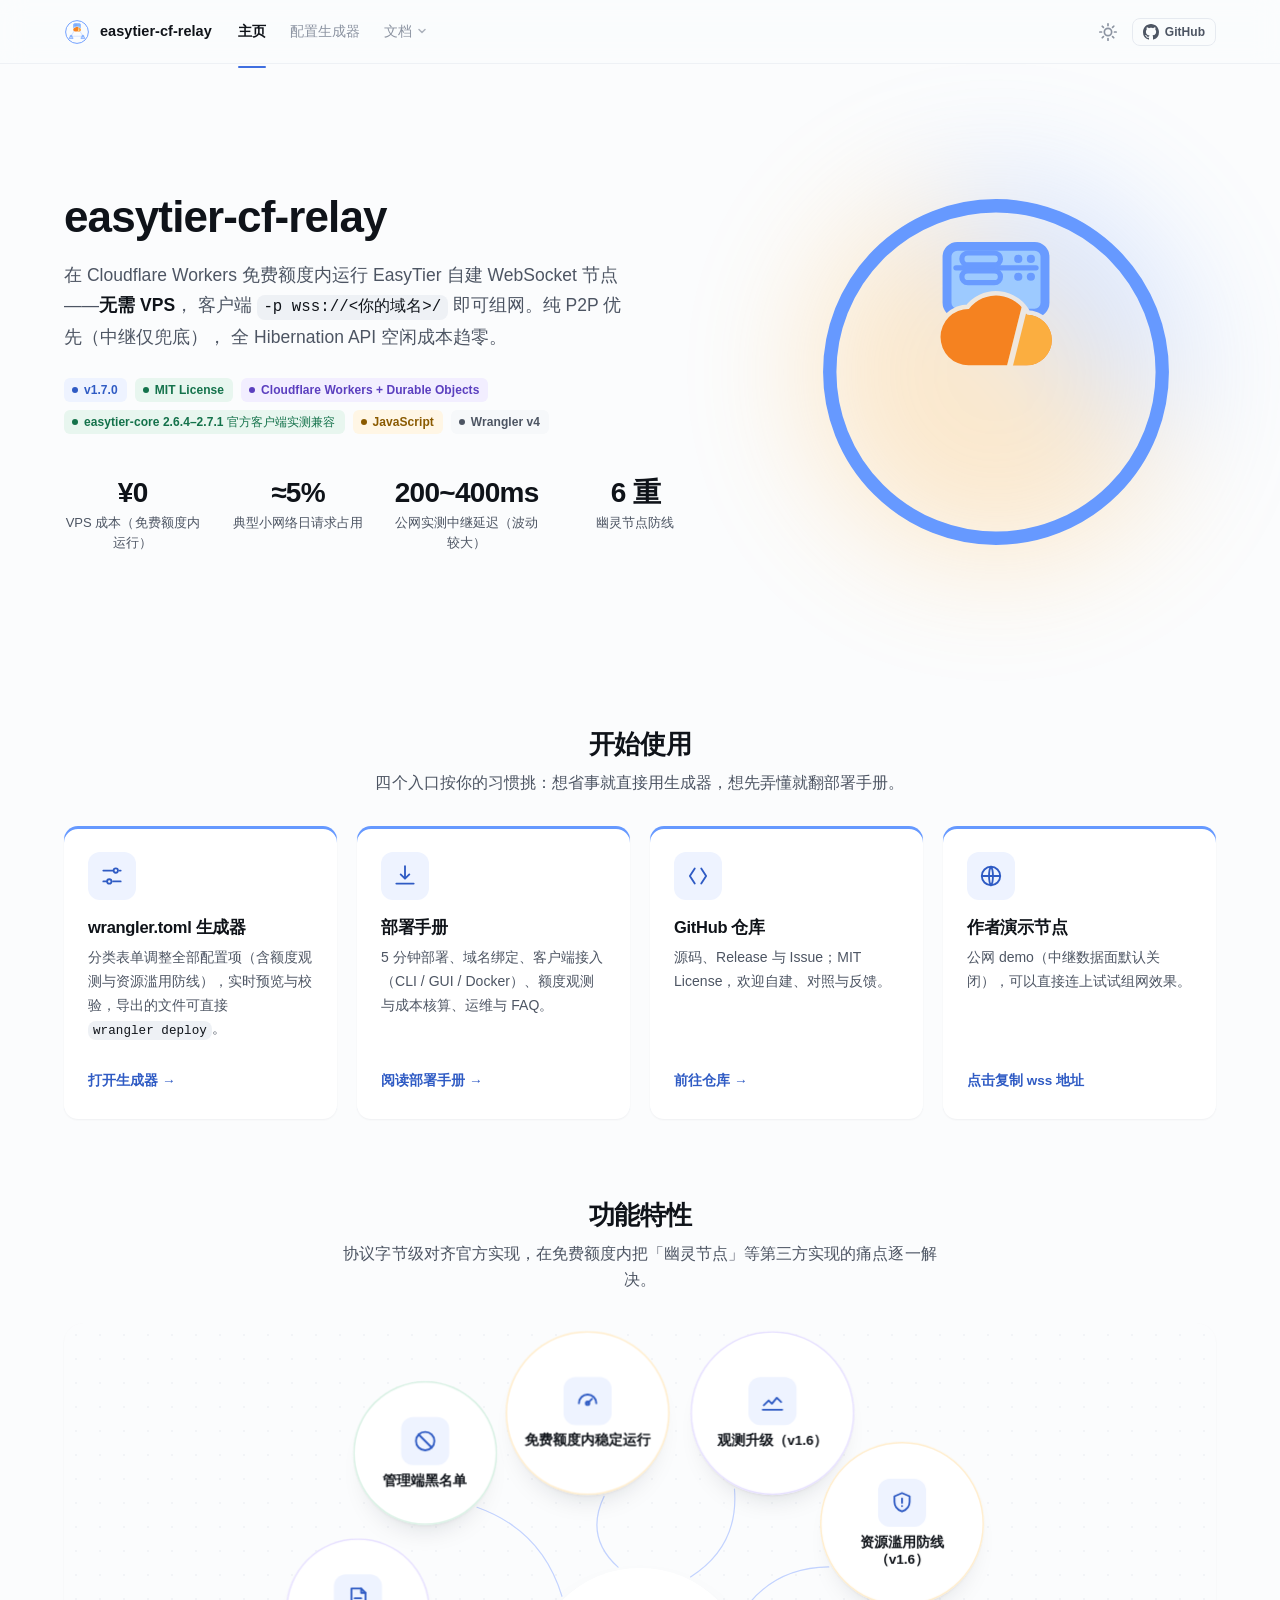
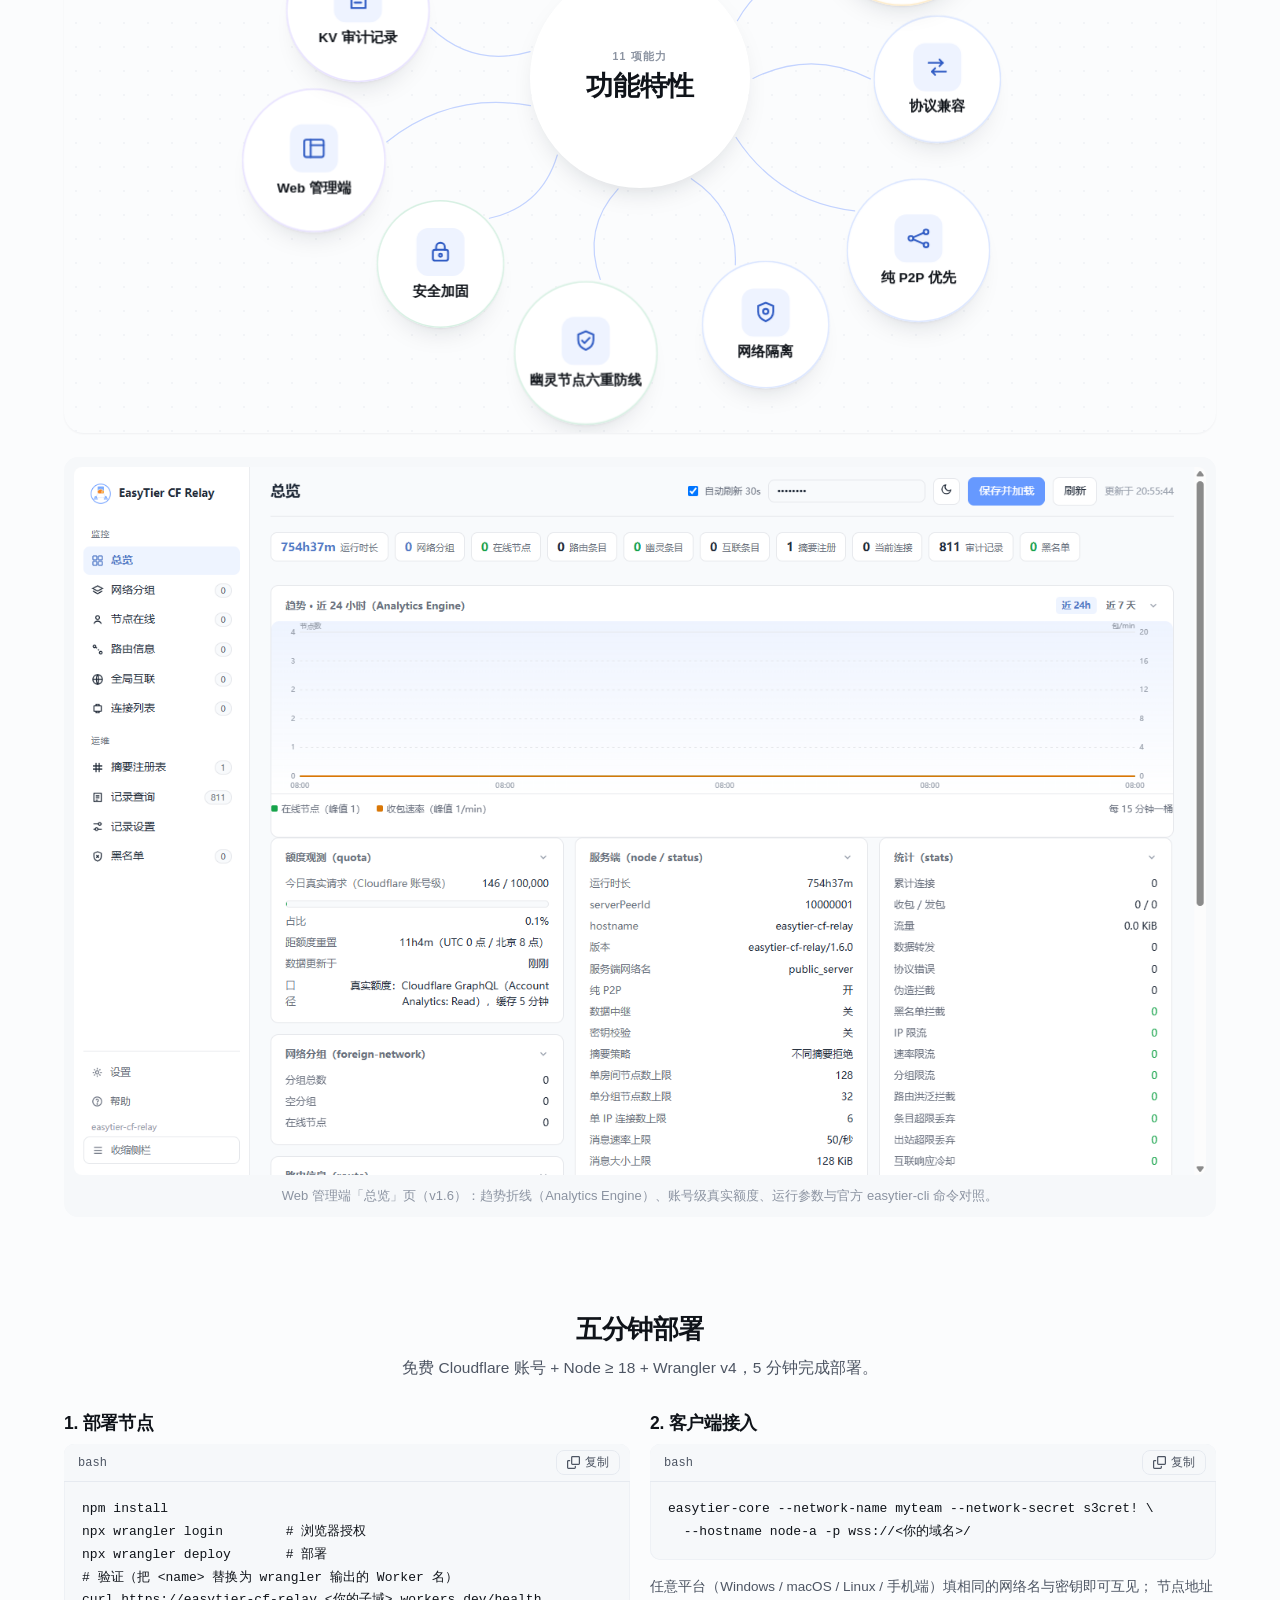
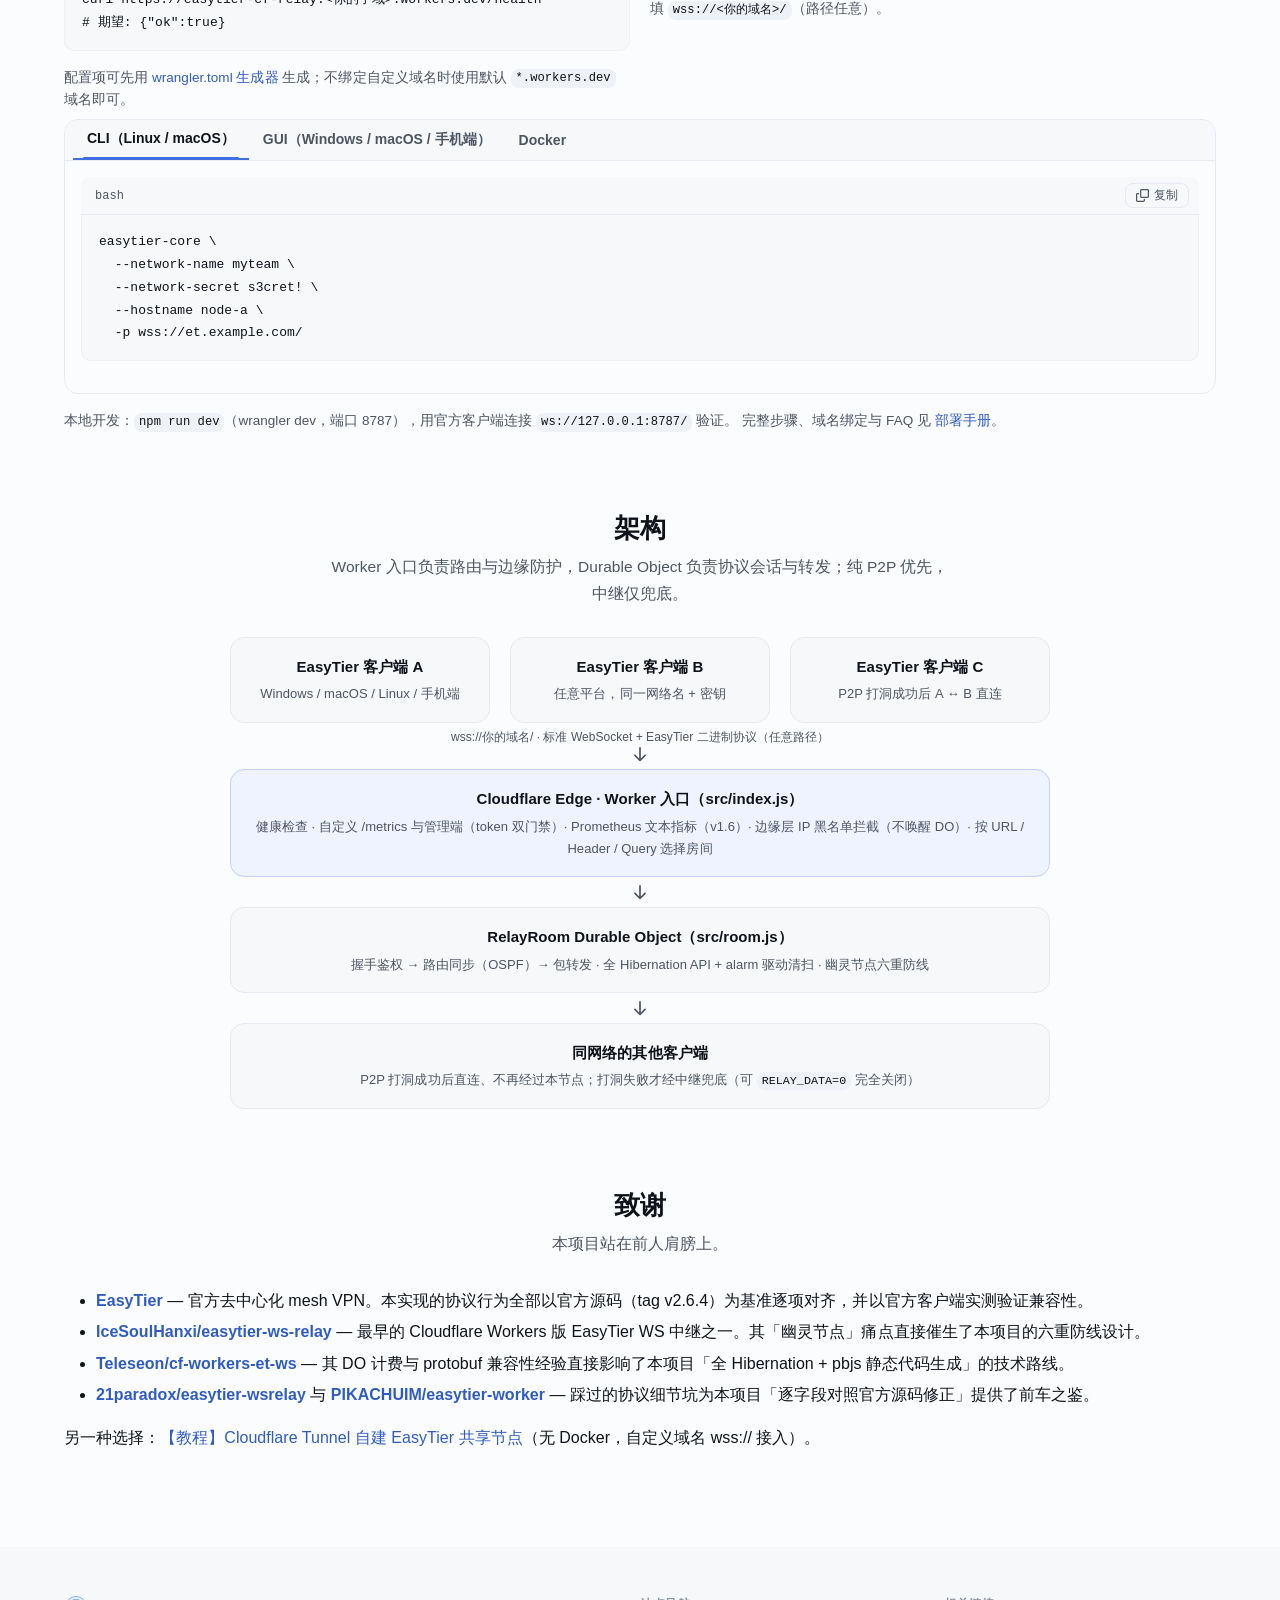
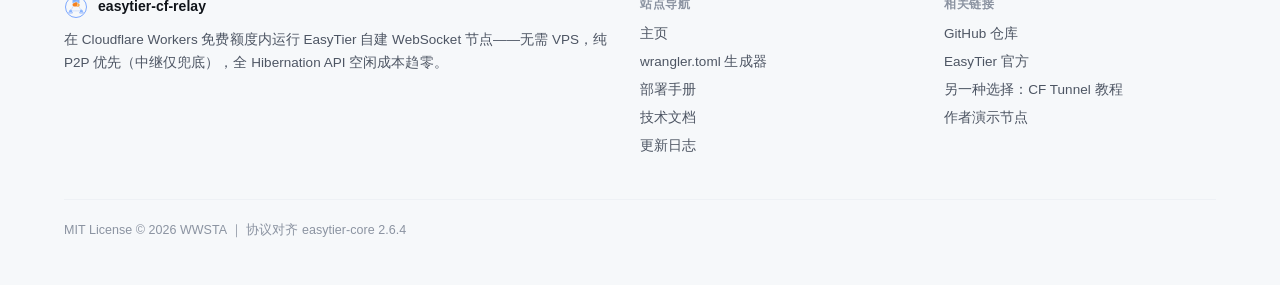
==== commit 63ac61bc: "配合V1.7.0更新" ====
--- a/index.html
+++ b/index.html
@@ -4,7 +4,7 @@
 <meta charset="UTF-8">
 <meta name="viewport" content="width=device-width, initial-scale=1">
 <title>easytier-cf-relay — 在 Cloudflare Workers 免费额度内运行 EasyTier 自建节点</title>
-<meta name="description" content="无需 VPS，客户端 -p wss://<你的域名>/ 即可组网。协议字节级对齐官方 easytier-core 2.6.4，纯 P2P 优先（中继仅兜底），全 Hibernation API 空闲成本趋零，附 Web 管理端、KV 审计与 wrangler.toml 配置生成器。">
+<meta name="description" content="无需 VPS，客户端 -p wss://<你的域名>/ 即可组网。协议字节级对齐官方 easytier-core 2.6.4–2.7.1，纯 P2P 优先（中继仅兜底），全 Hibernation API 空闲成本趋零，附 Web 管理端、KV 审计与 wrangler.toml 配置生成器。">
 <meta name="keywords" content="EasyTier, Cloudflare Workers, Durable Objects, WebSocket 中继, 组网, P2P, wrangler.toml">
 <link rel="icon" href="favicon.ico">
 <link rel="icon" type="image/svg+xml" href="assets/logo.svg">
@@ -68,10 +68,10 @@
         </p>
 
         <div class="badges">
-          <span class="badge badge-blue"><span class="dot"></span>v1.6.2</span>
+          <span class="badge badge-blue"><span class="dot"></span>v1.7.0</span>
           <span class="badge badge-green"><span class="dot"></span>MIT License</span>
           <span class="badge badge-purple"><span class="dot"></span>Cloudflare Workers + Durable Objects</span>
-          <span class="badge badge-green"><span class="dot"></span>easytier-core 2.6.4 官方客户端实测兼容</span>
+          <span class="badge badge-green"><span class="dot"></span>easytier-core 2.6.4–2.7.1 官方客户端实测兼容</span>
           <span class="badge badge-yellow"><span class="dot"></span>JavaScript</span>
           <span class="badge"><span class="dot"></span>Wrangler v4</span>
         </div>
